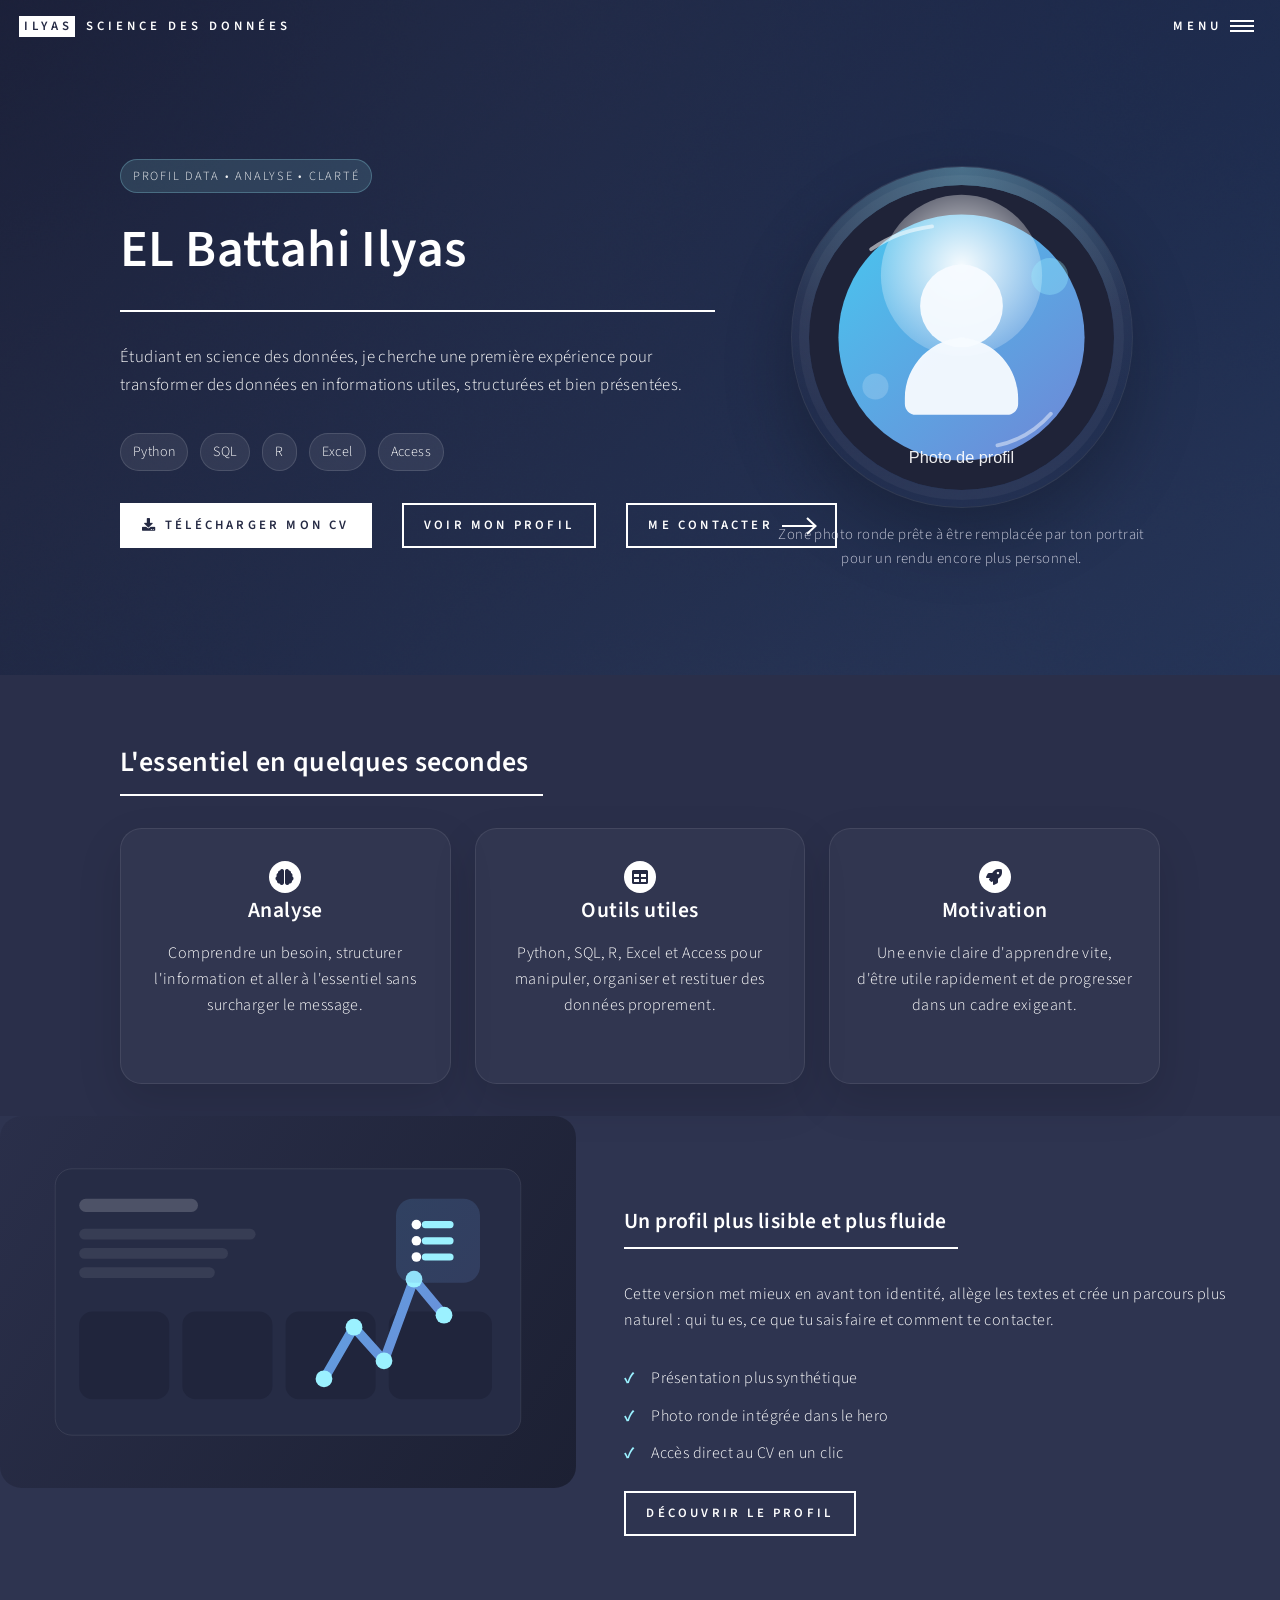
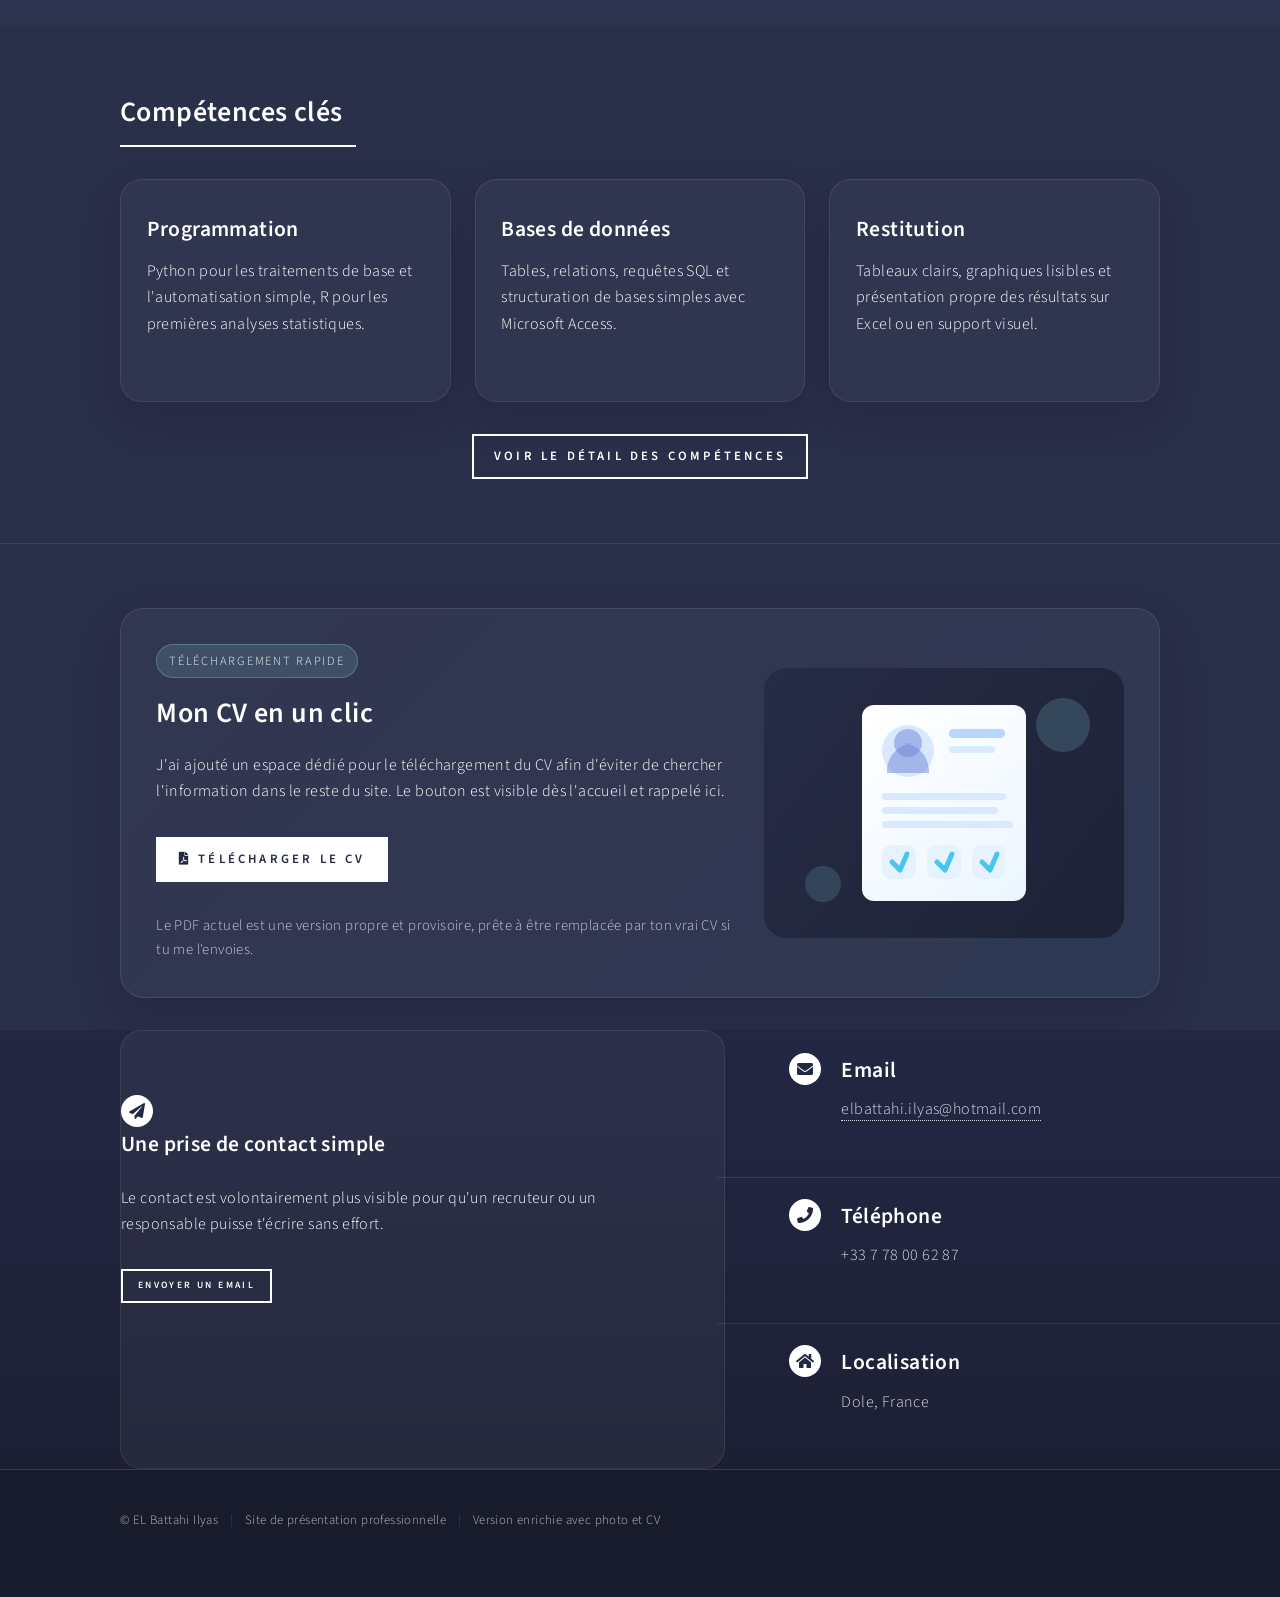
==== index.html @ bdb0c856 "Add files via upload" ====
<!DOCTYPE HTML>
<html>
	<head>
		<title>EL Battahi Ilyas | Étudiant en science des données</title>
		<meta charset="utf-8" />
		<meta name="viewport" content="width=device-width, initial-scale=1, user-scalable=no" />
		<link rel="stylesheet" href="assets/css/main.css" />
		<noscript><link rel="stylesheet" href="assets/css/noscript.css" /></noscript>
	</head>
	<body class="is-preload">

		<div id="wrapper">

			<header id="header" class="alt">
				<a href="index.html" class="logo"><strong>Ilyas</strong> <span>Science des données</span></a>
				<nav>
					<a href="#menu">Menu</a>
				</nav>
			</header>

			<nav id="menu">
				<ul class="links">
					<li><a href="index.html">Accueil</a></li>
					<li><a href="generic.html">Profil & motivation</a></li>
					<li><a href="landing.html">Compétences techniques</a></li>
					<li><a href="#cv-download" class="scrolly">Télécharger le CV</a></li>
					<li><a href="#contact" class="scrolly">Contact</a></li>
				</ul>
			</nav>

			<section id="banner" class="major polished-banner">
				<div class="inner hero-grid">
					<div class="hero-copy">
						<span class="hero-badge">Profil data • analyse • clarté</span>
						<header class="major">
							<h1>EL Battahi Ilyas</h1>
						</header>
						<p>Étudiant en science des données, je cherche une première expérience pour transformer des données en informations utiles, structurées et bien présentées.</p>
						<ul class="hero-pills">
							<li>Python</li>
							<li>SQL</li>
							<li>R</li>
							<li>Excel</li>
							<li>Access</li>
						</ul>
						<ul class="actions stacked-mobile">
							<li><a href="documents/CV-EL-Battahi-Ilyas.pdf" class="button primary icon solid fa-download">Télécharger mon CV</a></li>
							<li><a href="generic.html" class="button">Voir mon profil</a></li>
							<li><a href="#contact" class="button next scrolly">Me contacter</a></li>
						</ul>
					</div>
					<div class="hero-visual">
						<div class="profile-avatar-wrap">
							<img src="images/photo-ilyas.svg" alt="Photo de profil d'Ilyas à remplacer par une photo personnelle" class="profile-avatar" />
						</div>
						<p class="avatar-caption">Zone photo ronde prête à être remplacée par ton portrait pour un rendu encore plus personnel.</p>
					</div>
				</div>
			</section>

			<div id="main">

				<section id="highlights">
					<div class="inner">
						<header class="major section-tight">
							<h2>L'essentiel en quelques secondes</h2>
						</header>
						<div class="feature-grid triple-grid">
							<article class="feature-card">
								<span class="icon solid alt fa-brain"></span>
								<h3>Analyse</h3>
								<p>Comprendre un besoin, structurer l'information et aller à l'essentiel sans surcharger le message.</p>
							</article>
							<article class="feature-card">
								<span class="icon solid alt fa-table"></span>
								<h3>Outils utiles</h3>
								<p>Python, SQL, R, Excel et Access pour manipuler, organiser et restituer des données proprement.</p>
							</article>
							<article class="feature-card">
								<span class="icon solid alt fa-rocket"></span>
								<h3>Motivation</h3>
								<p>Une envie claire d'apprendre vite, d'être utile rapidement et de progresser dans un cadre exigeant.</p>
							</article>
						</div>
					</div>
				</section>

				<section id="overview" class="spotlights polished-spotlights">
					<section>
						<a href="generic.html" class="image">
							<img src="images/skills-dashboard.svg" alt="Illustration d'un tableau de bord de données" data-position="center center" />
						</a>
						<div class="content">
							<div class="inner">
								<header class="major">
									<h3>Un profil plus lisible et plus fluide</h3>
								</header>
								<p>Cette version met mieux en avant ton identité, allège les textes et crée un parcours plus naturel : qui tu es, ce que tu sais faire et comment te contacter.</p>
								<ul class="list-check">
									<li>Présentation plus synthétique</li>
									<li>Photo ronde intégrée dans le hero</li>
									<li>Accès direct au CV en un clic</li>
								</ul>
								<ul class="actions">
									<li><a href="generic.html" class="button">Découvrir le profil</a></li>
								</ul>
							</div>
						</div>
					</section>
				</section>

				<section id="skills-home">
					<div class="inner">
						<header class="major section-tight">
							<h2>Compétences clés</h2>
						</header>
						<div class="feature-grid triple-grid">
							<article class="feature-card left-align">
								<h3>Programmation</h3>
								<p>Python pour les traitements de base et l'automatisation simple, R pour les premières analyses statistiques.</p>
							</article>
							<article class="feature-card left-align">
								<h3>Bases de données</h3>
								<p>Tables, relations, requêtes SQL et structuration de bases simples avec Microsoft Access.</p>
							</article>
							<article class="feature-card left-align">
								<h3>Restitution</h3>
								<p>Tableaux clairs, graphiques lisibles et présentation propre des résultats sur Excel ou en support visuel.</p>
							</article>
						</div>
						<ul class="actions centered-actions">
							<li><a href="landing.html" class="button">Voir le détail des compétences</a></li>
						</ul>
					</div>
				</section>

				<section id="cv-download">
					<div class="inner">
						<div class="cv-panel">
							<div class="cv-copy">
								<span class="hero-badge small-badge">Téléchargement rapide</span>
								<h2>Mon CV en un clic</h2>
								<p>J'ai ajouté un espace dédié pour le téléchargement du CV afin d'éviter de chercher l'information dans le reste du site. Le bouton est visible dès l'accueil et rappelé ici.</p>
								<ul class="actions">
									<li><a href="documents/CV-EL-Battahi-Ilyas.pdf" class="button primary icon solid fa-file-pdf">Télécharger le CV</a></li>
								</ul>
								<p class="help-note">Le PDF actuel est une version propre et provisoire, prête à être remplacée par ton vrai CV si tu me l'envoies.</p>
							</div>
							<div class="cv-visual">
								<img src="images/cv-card.svg" alt="Aperçu illustré du CV" />
							</div>
						</div>
					</div>
				</section>

			</div>

			<section id="contact" class="polished-contact">
				<div class="inner contact-grid">
					<section class="contact-intro-card">
						<span class="icon solid alt fa-paper-plane"></span>
						<h3>Une prise de contact simple</h3>
						<p>Le contact est volontairement plus visible pour qu'un recruteur ou un responsable puisse t'écrire sans effort.</p>
						<a href="mailto:elbattahi.ilyas@hotmail.com" class="button small">Envoyer un email</a>
					</section>
					<section class="split">
						<section>
							<div class="contact-method">
								<span class="icon solid alt fa-envelope"></span>
								<h3>Email</h3>
								<a href="mailto:elbattahi.ilyas@hotmail.com">elbattahi.ilyas@hotmail.com</a>
							</div>
						</section>
						<section>
							<div class="contact-method">
								<span class="icon solid alt fa-phone"></span>
								<h3>Téléphone</h3>
								<span>+33 7 78 00 62 87</span>
							</div>
						</section>
						<section>
							<div class="contact-method">
								<span class="icon solid alt fa-home"></span>
								<h3>Localisation</h3>
								<span>Dole, France</span>
							</div>
						</section>
					</section>
				</div>
			</section>

			<footer id="footer">
				<div class="inner">
					<ul class="copyright">
						<li>&copy; EL Battahi Ilyas</li><li>Site de présentation professionnelle</li><li>Version enrichie avec photo et CV</li>
					</ul>
				</div>
			</footer>

		</div>

		<script src="assets/js/jquery.min.js"></script>
		<script src="assets/js/jquery.scrolly.min.js"></script>
		<script src="assets/js/jquery.scrollex.min.js"></script>
		<script src="assets/js/browser.min.js"></script>
		<script src="assets/js/breakpoints.min.js"></script>
		<script src="assets/js/util.js"></script>
		<script src="assets/js/main.js"></script>

	</body>
</html>
---- assets/css/main.css ----
@import url(fontawesome-all.min.css);
@import url("https://fonts.googleapis.com/css?family=Source+Sans+Pro:300,300italic,600,600italic");

/*
	Forty by HTML5 UP
	html5up.net | @ajlkn
	Free for personal and commercial use under the CCA 3.0 license (html5up.net/license)
*/

html, body, div, span, applet, object,
iframe, h1, h2, h3, h4, h5, h6, p, blockquote,
pre, a, abbr, acronym, address, big, cite,
code, del, dfn, em, img, ins, kbd, q, s, samp,
small, strike, strong, sub, sup, tt, var, b,
u, i, center, dl, dt, dd, ol, ul, li, fieldset,
form, label, legend, table, caption, tbody,
tfoot, thead, tr, th, td, article, aside,
canvas, details, embed, figure, figcaption,
footer, header, hgroup, menu, nav, output, ruby,
section, summary, time, mark, audio, video {
	margin: 0;
	padding: 0;
	border: 0;
	font-size: 100%;
	font: inherit;
	vertical-align: baseline;}

article, aside, details, figcaption, figure,
footer, header, hgroup, menu, nav, section {
	display: block;}

body {
	line-height: 1;
}

ol, ul {
	list-style: none;
}

blockquote, q {
	quotes: none;
}

	blockquote:before, blockquote:after, q:before, q:after {
		content: '';
		content: none;
	}

table {
	border-collapse: collapse;
	border-spacing: 0;
}

body {
	-webkit-text-size-adjust: none;
}

mark {
	background-color: transparent;
	color: inherit;
}

input::-moz-focus-inner {
	border: 0;
	padding: 0;
}

input, select, textarea {
	-moz-appearance: none;
	-webkit-appearance: none;
	-ms-appearance: none;
	appearance: none;
}

/* Basic */

	@-ms-viewport {
		width: device-width;
	}

	body {
		-ms-overflow-style: scrollbar;
	}

	@media screen and (max-width: 480px) {

		html, body {
			min-width: 320px;
		}

	}

	html {
		box-sizing: border-box;
	}

	*, *:before, *:after {
		box-sizing: inherit;
	}

	body {
		background: #242943;
	}

		body.is-preload *, body.is-preload *:before, body.is-preload *:after {
			-moz-animation: none !important;
			-webkit-animation: none !important;
			-ms-animation: none !important;
			animation: none !important;
			-moz-transition: none !important;
			-webkit-transition: none !important;
			-ms-transition: none !important;
			transition: none !important;
		}

/* Type */

	body, input, select, textarea {
		color: #ffffff;
		font-family: "Source Sans Pro", Helvetica, sans-serif;
		font-size: 17pt;
		font-weight: 300;
		letter-spacing: 0.025em;
		line-height: 1.65;
	}

		@media screen and (max-width: 1680px) {

			body, input, select, textarea {
				font-size: 14pt;
			}

		}

		@media screen and (max-width: 1280px) {

			body, input, select, textarea {
				font-size: 12pt;
			}

		}

		@media screen and (max-width: 360px) {

			body, input, select, textarea {
				font-size: 11pt;
			}

		}

	a {
		-moz-transition: color 0.2s ease-in-out, border-bottom-color 0.2s ease-in-out;
		-webkit-transition: color 0.2s ease-in-out, border-bottom-color 0.2s ease-in-out;
		-ms-transition: color 0.2s ease-in-out, border-bottom-color 0.2s ease-in-out;
		transition: color 0.2s ease-in-out, border-bottom-color 0.2s ease-in-out;
		border-bottom: dotted 1px;
		color: inherit;
		text-decoration: none;
	}

		a:hover {
			border-bottom-color: transparent;
			color: #9bf1ff !important;
		}

		a:active {
			color: #53e3fb !important;
		}

	strong, b {
		color: #ffffff;
		font-weight: 600;
	}

	em, i {
		font-style: italic;
	}

	p {
		margin: 0 0 2em 0;
	}

	h1, h2, h3, h4, h5, h6 {
		color: #ffffff;
		font-weight: 600;
		line-height: 1.65;
		margin: 0 0 1em 0;
	}

		h1 a, h2 a, h3 a, h4 a, h5 a, h6 a {
			color: inherit;
			border-bottom: 0;
		}

	h1 {
		font-size: 2.5em;
	}

	h2 {
		font-size: 1.75em;
	}

	h3 {
		font-size: 1.35em;
	}

	h4 {
		font-size: 1.1em;
	}

	h5 {
		font-size: 0.9em;
	}

	h6 {
		font-size: 0.7em;
	}

	@media screen and (max-width: 736px) {

		h1 {
			font-size: 2em;
		}

		h2 {
			font-size: 1.5em;
		}

		h3 {
			font-size: 1.25em;
		}

	}

	sub {
		font-size: 0.8em;
		position: relative;
		top: 0.5em;
	}

	sup {
		font-size: 0.8em;
		position: relative;
		top: -0.5em;
	}

	blockquote {
		border-left: solid 4px rgba(212, 212, 255, 0.1);
		font-style: italic;
		margin: 0 0 2em 0;
		padding: 0.5em 0 0.5em 2em;
	}

	code {
		background: rgba(212, 212, 255, 0.035);
		font-family: "Courier New", monospace;
		font-size: 0.9em;
		margin: 0 0.25em;
		padding: 0.25em 0.65em;
	}

	pre {
		-webkit-overflow-scrolling: touch;
		font-family: "Courier New", monospace;
		font-size: 0.9em;
		margin: 0 0 2em 0;
	}

		pre code {
			display: block;
			line-height: 1.75;
			padding: 1em 1.5em;
			overflow-x: auto;
		}

	hr {
		border: 0;
		border-bottom: solid 1px rgba(212, 212, 255, 0.1);
		margin: 2em 0;
	}

		hr.major {
			margin: 3em 0;
		}

	.align-left {
		text-align: left;
	}

	.align-center {
		text-align: center;
	}

	.align-right {
		text-align: right;
	}

/* Row */

	.row {
		display: flex;
		flex-wrap: wrap;
		box-sizing: border-box;
		align-items: stretch;
	}

		.row > * {
			box-sizing: border-box;
		}

		.row.gtr-uniform > * > :last-child {
			margin-bottom: 0;
		}

		.row.aln-left {
			justify-content: flex-start;
		}

		.row.aln-center {
			justify-content: center;
		}

		.row.aln-right {
			justify-content: flex-end;
		}

		.row.aln-top {
			align-items: flex-start;
		}

		.row.aln-middle {
			align-items: center;
		}

		.row.aln-bottom {
			align-items: flex-end;
		}

		.row > .imp {
			order: -1;
		}

		.row > .col-1 {
			width: 8.33333%;
		}

		.row > .off-1 {
			margin-left: 8.33333%;
		}

		.row > .col-2 {
			width: 16.66667%;
		}

		.row > .off-2 {
			margin-left: 16.66667%;
		}

		.row > .col-3 {
			width: 25%;
		}

		.row > .off-3 {
			margin-left: 25%;
		}

		.row > .col-4 {
			width: 33.33333%;
		}

		.row > .off-4 {
			margin-left: 33.33333%;
		}

		.row > .col-5 {
			width: 41.66667%;
		}

		.row > .off-5 {
			margin-left: 41.66667%;
		}

		.row > .col-6 {
			width: 50%;
		}

		.row > .off-6 {
			margin-left: 50%;
		}

		.row > .col-7 {
			width: 58.33333%;
		}

		.row > .off-7 {
			margin-left: 58.33333%;
		}

		.row > .col-8 {
			width: 66.66667%;
		}

		.row > .off-8 {
			margin-left: 66.66667%;
		}

		.row > .col-9 {
			width: 75%;
		}

		.row > .off-9 {
			margin-left: 75%;
		}

		.row > .col-10 {
			width: 83.33333%;
		}

		.row > .off-10 {
			margin-left: 83.33333%;
		}

		.row > .col-11 {
			width: 91.66667%;
		}

		.row > .off-11 {
			margin-left: 91.66667%;
		}

		.row > .col-12 {
			width: 100%;
		}

		.row > .off-12 {
			margin-left: 100%;
		}

		.row.gtr-0 {
			margin-top: 0;
			margin-left: 0em;
		}

			.row.gtr-0 > * {
				padding: 0 0 0 0em;
			}

			.row.gtr-0.gtr-uniform {
				margin-top: 0em;
			}

				.row.gtr-0.gtr-uniform > * {
					padding-top: 0em;
				}

		.row.gtr-25 {
			margin-top: 0;
			margin-left: -0.5em;
		}

			.row.gtr-25 > * {
				padding: 0 0 0 0.5em;
			}

			.row.gtr-25.gtr-uniform {
				margin-top: -0.5em;
			}

				.row.gtr-25.gtr-uniform > * {
					padding-top: 0.5em;
				}

		.row.gtr-50 {
			margin-top: 0;
			margin-left: -1em;
		}

			.row.gtr-50 > * {
				padding: 0 0 0 1em;
			}

			.row.gtr-50.gtr-uniform {
				margin-top: -1em;
			}

				.row.gtr-50.gtr-uniform > * {
					padding-top: 1em;
				}

		.row {
			margin-top: 0;
			margin-left: -2em;
		}

			.row > * {
				padding: 0 0 0 2em;
			}

			.row.gtr-uniform {
				margin-top: -2em;
			}

				.row.gtr-uniform > * {
					padding-top: 2em;
				}

		.row.gtr-150 {
			margin-top: 0;
			margin-left: -3em;
		}

			.row.gtr-150 > * {
				padding: 0 0 0 3em;
			}

			.row.gtr-150.gtr-uniform {
				margin-top: -3em;
			}

				.row.gtr-150.gtr-uniform > * {
					padding-top: 3em;
				}

		.row.gtr-200 {
			margin-top: 0;
			margin-left: -4em;
		}

			.row.gtr-200 > * {
				padding: 0 0 0 4em;
			}

			.row.gtr-200.gtr-uniform {
				margin-top: -4em;
			}

				.row.gtr-200.gtr-uniform > * {
					padding-top: 4em;
				}

		@media screen and (max-width: 1680px) {

			.row {
				display: flex;
				flex-wrap: wrap;
				box-sizing: border-box;
				align-items: stretch;
			}

				.row > * {
					box-sizing: border-box;
				}

				.row.gtr-uniform > * > :last-child {
					margin-bottom: 0;
				}

				.row.aln-left {
					justify-content: flex-start;
				}

				.row.aln-center {
					justify-content: center;
				}

				.row.aln-right {
					justify-content: flex-end;
				}

				.row.aln-top {
					align-items: flex-start;
				}

				.row.aln-middle {
					align-items: center;
				}

				.row.aln-bottom {
					align-items: flex-end;
				}

				.row > .imp-xlarge {
					order: -1;
				}

				.row > .col-1-xlarge {
					width: 8.33333%;
				}

				.row > .off-1-xlarge {
					margin-left: 8.33333%;
				}

				.row > .col-2-xlarge {
					width: 16.66667%;
				}

				.row > .off-2-xlarge {
					margin-left: 16.66667%;
				}

				.row > .col-3-xlarge {
					width: 25%;
				}

				.row > .off-3-xlarge {
					margin-left: 25%;
				}

				.row > .col-4-xlarge {
					width: 33.33333%;
				}

				.row > .off-4-xlarge {
					margin-left: 33.33333%;
				}

				.row > .col-5-xlarge {
					width: 41.66667%;
				}

				.row > .off-5-xlarge {
					margin-left: 41.66667%;
				}

				.row > .col-6-xlarge {
					width: 50%;
				}

				.row > .off-6-xlarge {
					margin-left: 50%;
				}

				.row > .col-7-xlarge {
					width: 58.33333%;
				}

				.row > .off-7-xlarge {
					margin-left: 58.33333%;
				}

				.row > .col-8-xlarge {
					width: 66.66667%;
				}

				.row > .off-8-xlarge {
					margin-left: 66.66667%;
				}

				.row > .col-9-xlarge {
					width: 75%;
				}

				.row > .off-9-xlarge {
					margin-left: 75%;
				}

				.row > .col-10-xlarge {
					width: 83.33333%;
				}

				.row > .off-10-xlarge {
					margin-left: 83.33333%;
				}

				.row > .col-11-xlarge {
					width: 91.66667%;
				}

				.row > .off-11-xlarge {
					margin-left: 91.66667%;
				}

				.row > .col-12-xlarge {
					width: 100%;
				}

				.row > .off-12-xlarge {
					margin-left: 100%;
				}

				.row.gtr-0 {
					margin-top: 0;
					margin-left: 0em;
				}

					.row.gtr-0 > * {
						padding: 0 0 0 0em;
					}

					.row.gtr-0.gtr-uniform {
						margin-top: 0em;
					}

						.row.gtr-0.gtr-uniform > * {
							padding-top: 0em;
						}

				.row.gtr-25 {
					margin-top: 0;
					margin-left: -0.5em;
				}

					.row.gtr-25 > * {
						padding: 0 0 0 0.5em;
					}

					.row.gtr-25.gtr-uniform {
						margin-top: -0.5em;
					}

						.row.gtr-25.gtr-uniform > * {
							padding-top: 0.5em;
						}

				.row.gtr-50 {
					margin-top: 0;
					margin-left: -1em;
				}

					.row.gtr-50 > * {
						padding: 0 0 0 1em;
					}

					.row.gtr-50.gtr-uniform {
						margin-top: -1em;
					}

						.row.gtr-50.gtr-uniform > * {
							padding-top: 1em;
						}

				.row {
					margin-top: 0;
					margin-left: -2em;
				}

					.row > * {
						padding: 0 0 0 2em;
					}

					.row.gtr-uniform {
						margin-top: -2em;
					}

						.row.gtr-uniform > * {
							padding-top: 2em;
						}

				.row.gtr-150 {
					margin-top: 0;
					margin-left: -3em;
				}

					.row.gtr-150 > * {
						padding: 0 0 0 3em;
					}

					.row.gtr-150.gtr-uniform {
						margin-top: -3em;
					}

						.row.gtr-150.gtr-uniform > * {
							padding-top: 3em;
						}

				.row.gtr-200 {
					margin-top: 0;
					margin-left: -4em;
				}

					.row.gtr-200 > * {
						padding: 0 0 0 4em;
					}

					.row.gtr-200.gtr-uniform {
						margin-top: -4em;
					}

						.row.gtr-200.gtr-uniform > * {
							padding-top: 4em;
						}

		}

		@media screen and (max-width: 1280px) {

			.row {
				display: flex;
				flex-wrap: wrap;
				box-sizing: border-box;
				align-items: stretch;
			}

				.row > * {
					box-sizing: border-box;
				}

				.row.gtr-uniform > * > :last-child {
					margin-bottom: 0;
				}

				.row.aln-left {
					justify-content: flex-start;
				}

				.row.aln-center {
					justify-content: center;
				}

				.row.aln-right {
					justify-content: flex-end;
				}

				.row.aln-top {
					align-items: flex-start;
				}

				.row.aln-middle {
					align-items: center;
				}

				.row.aln-bottom {
					align-items: flex-end;
				}

				.row > .imp-large {
					order: -1;
				}

				.row > .col-1-large {
					width: 8.33333%;
				}

				.row > .off-1-large {
					margin-left: 8.33333%;
				}

				.row > .col-2-large {
					width: 16.66667%;
				}

				.row > .off-2-large {
					margin-left: 16.66667%;
				}

				.row > .col-3-large {
					width: 25%;
				}

				.row > .off-3-large {
					margin-left: 25%;
				}

				.row > .col-4-large {
					width: 33.33333%;
				}

				.row > .off-4-large {
					margin-left: 33.33333%;
				}

				.row > .col-5-large {
					width: 41.66667%;
				}

				.row > .off-5-large {
					margin-left: 41.66667%;
				}

				.row > .col-6-large {
					width: 50%;
				}

				.row > .off-6-large {
					margin-left: 50%;
				}

				.row > .col-7-large {
					width: 58.33333%;
				}

				.row > .off-7-large {
					margin-left: 58.33333%;
				}

				.row > .col-8-large {
					width: 66.66667%;
				}

				.row > .off-8-large {
					margin-left: 66.66667%;
				}

				.row > .col-9-large {
					width: 75%;
				}

				.row > .off-9-large {
					margin-left: 75%;
				}

				.row > .col-10-large {
					width: 83.33333%;
				}

				.row > .off-10-large {
					margin-left: 83.33333%;
				}

				.row > .col-11-large {
					width: 91.66667%;
				}

				.row > .off-11-large {
					margin-left: 91.66667%;
				}

				.row > .col-12-large {
					width: 100%;
				}

				.row > .off-12-large {
					margin-left: 100%;
				}

				.row.gtr-0 {
					margin-top: 0;
					margin-left: 0em;
				}

					.row.gtr-0 > * {
						padding: 0 0 0 0em;
					}

					.row.gtr-0.gtr-uniform {
						margin-top: 0em;
					}

						.row.gtr-0.gtr-uniform > * {
							padding-top: 0em;
						}

				.row.gtr-25 {
					margin-top: 0;
					margin-left: -0.375em;
				}

					.row.gtr-25 > * {
						padding: 0 0 0 0.375em;
					}

					.row.gtr-25.gtr-uniform {
						margin-top: -0.375em;
					}

						.row.gtr-25.gtr-uniform > * {
							padding-top: 0.375em;
						}

				.row.gtr-50 {
					margin-top: 0;
					margin-left: -0.75em;
				}

					.row.gtr-50 > * {
						padding: 0 0 0 0.75em;
					}

					.row.gtr-50.gtr-uniform {
						margin-top: -0.75em;
					}

						.row.gtr-50.gtr-uniform > * {
							padding-top: 0.75em;
						}

				.row {
					margin-top: 0;
					margin-left: -1.5em;
				}

					.row > * {
						padding: 0 0 0 1.5em;
					}

					.row.gtr-uniform {
						margin-top: -1.5em;
					}

						.row.gtr-uniform > * {
							padding-top: 1.5em;
						}

				.row.gtr-150 {
					margin-top: 0;
					margin-left: -2.25em;
				}

					.row.gtr-150 > * {
						padding: 0 0 0 2.25em;
					}

					.row.gtr-150.gtr-uniform {
						margin-top: -2.25em;
					}

						.row.gtr-150.gtr-uniform > * {
							padding-top: 2.25em;
						}

				.row.gtr-200 {
					margin-top: 0;
					margin-left: -3em;
				}

					.row.gtr-200 > * {
						padding: 0 0 0 3em;
					}

					.row.gtr-200.gtr-uniform {
						margin-top: -3em;
					}

						.row.gtr-200.gtr-uniform > * {
							padding-top: 3em;
						}

		}

		@media screen and (max-width: 980px) {

			.row {
				display: flex;
				flex-wrap: wrap;
				box-sizing: border-box;
				align-items: stretch;
			}

				.row > * {
					box-sizing: border-box;
				}

				.row.gtr-uniform > * > :last-child {
					margin-bottom: 0;
				}

				.row.aln-left {
					justify-content: flex-start;
				}

				.row.aln-center {
					justify-content: center;
				}

				.row.aln-right {
					justify-content: flex-end;
				}

				.row.aln-top {
					align-items: flex-start;
				}

				.row.aln-middle {
					align-items: center;
				}

				.row.aln-bottom {
					align-items: flex-end;
				}

				.row > .imp-medium {
					order: -1;
				}

				.row > .col-1-medium {
					width: 8.33333%;
				}

				.row > .off-1-medium {
					margin-left: 8.33333%;
				}

				.row > .col-2-medium {
					width: 16.66667%;
				}

				.row > .off-2-medium {
					margin-left: 16.66667%;
				}

				.row > .col-3-medium {
					width: 25%;
				}

				.row > .off-3-medium {
					margin-left: 25%;
				}

				.row > .col-4-medium {
					width: 33.33333%;
				}

				.row > .off-4-medium {
					margin-left: 33.33333%;
				}

				.row > .col-5-medium {
					width: 41.66667%;
				}

				.row > .off-5-medium {
					margin-left: 41.66667%;
				}

				.row > .col-6-medium {
					width: 50%;
				}

				.row > .off-6-medium {
					margin-left: 50%;
				}

				.row > .col-7-medium {
					width: 58.33333%;
				}

				.row > .off-7-medium {
					margin-left: 58.33333%;
				}

				.row > .col-8-medium {
					width: 66.66667%;
				}

				.row > .off-8-medium {
					margin-left: 66.66667%;
				}

				.row > .col-9-medium {
					width: 75%;
				}

				.row > .off-9-medium {
					margin-left: 75%;
				}

				.row > .col-10-medium {
					width: 83.33333%;
				}

				.row > .off-10-medium {
					margin-left: 83.33333%;
				}

				.row > .col-11-medium {
					width: 91.66667%;
				}

				.row > .off-11-medium {
					margin-left: 91.66667%;
				}

				.row > .col-12-medium {
					width: 100%;
				}

				.row > .off-12-medium {
					margin-left: 100%;
				}

				.row.gtr-0 {
					margin-top: 0;
					margin-left: 0em;
				}

					.row.gtr-0 > * {
						padding: 0 0 0 0em;
					}

					.row.gtr-0.gtr-uniform {
						margin-top: 0em;
					}

						.row.gtr-0.gtr-uniform > * {
							padding-top: 0em;
						}

				.row.gtr-25 {
					margin-top: 0;
					margin-left: -0.375em;
				}

					.row.gtr-25 > * {
						padding: 0 0 0 0.375em;
					}

					.row.gtr-25.gtr-uniform {
						margin-top: -0.375em;
					}

						.row.gtr-25.gtr-uniform > * {
							padding-top: 0.375em;
						}

				.row.gtr-50 {
					margin-top: 0;
					margin-left: -0.75em;
				}

					.row.gtr-50 > * {
						padding: 0 0 0 0.75em;
					}

					.row.gtr-50.gtr-uniform {
						margin-top: -0.75em;
					}

						.row.gtr-50.gtr-uniform > * {
							padding-top: 0.75em;
						}

				.row {
					margin-top: 0;
					margin-left: -1.5em;
				}

					.row > * {
						padding: 0 0 0 1.5em;
					}

					.row.gtr-uniform {
						margin-top: -1.5em;
					}

						.row.gtr-uniform > * {
							padding-top: 1.5em;
						}

				.row.gtr-150 {
					margin-top: 0;
					margin-left: -2.25em;
				}

					.row.gtr-150 > * {
						padding: 0 0 0 2.25em;
					}

					.row.gtr-150.gtr-uniform {
						margin-top: -2.25em;
					}

						.row.gtr-150.gtr-uniform > * {
							padding-top: 2.25em;
						}

				.row.gtr-200 {
					margin-top: 0;
					margin-left: -3em;
				}

					.row.gtr-200 > * {
						padding: 0 0 0 3em;
					}

					.row.gtr-200.gtr-uniform {
						margin-top: -3em;
					}

						.row.gtr-200.gtr-uniform > * {
							padding-top: 3em;
						}

		}

		@media screen and (max-width: 736px) {

			.row {
				display: flex;
				flex-wrap: wrap;
				box-sizing: border-box;
				align-items: stretch;
			}

				.row > * {
					box-sizing: border-box;
				}

				.row.gtr-uniform > * > :last-child {
					margin-bottom: 0;
				}

				.row.aln-left {
					justify-content: flex-start;
				}

				.row.aln-center {
					justify-content: center;
				}

				.row.aln-right {
					justify-content: flex-end;
				}

				.row.aln-top {
					align-items: flex-start;
				}

				.row.aln-middle {
					align-items: center;
				}

				.row.aln-bottom {
					align-items: flex-end;
				}

				.row > .imp-small {
					order: -1;
				}

				.row > .col-1-small {
					width: 8.33333%;
				}

				.row > .off-1-small {
					margin-left: 8.33333%;
				}

				.row > .col-2-small {
					width: 16.66667%;
				}

				.row > .off-2-small {
					margin-left: 16.66667%;
				}

				.row > .col-3-small {
					width: 25%;
				}

				.row > .off-3-small {
					margin-left: 25%;
				}

				.row > .col-4-small {
					width: 33.33333%;
				}

				.row > .off-4-small {
					margin-left: 33.33333%;
				}

				.row > .col-5-small {
					width: 41.66667%;
				}

				.row > .off-5-small {
					margin-left: 41.66667%;
				}

				.row > .col-6-small {
					width: 50%;
				}

				.row > .off-6-small {
					margin-left: 50%;
				}

				.row > .col-7-small {
					width: 58.33333%;
				}

				.row > .off-7-small {
					margin-left: 58.33333%;
				}

				.row > .col-8-small {
					width: 66.66667%;
				}

				.row > .off-8-small {
					margin-left: 66.66667%;
				}

				.row > .col-9-small {
					width: 75%;
				}

				.row > .off-9-small {
					margin-left: 75%;
				}

				.row > .col-10-small {
					width: 83.33333%;
				}

				.row > .off-10-small {
					margin-left: 83.33333%;
				}

				.row > .col-11-small {
					width: 91.66667%;
				}

				.row > .off-11-small {
					margin-left: 91.66667%;
				}

				.row > .col-12-small {
					width: 100%;
				}

				.row > .off-12-small {
					margin-left: 100%;
				}

				.row.gtr-0 {
					margin-top: 0;
					margin-left: 0em;
				}

					.row.gtr-0 > * {
						padding: 0 0 0 0em;
					}

					.row.gtr-0.gtr-uniform {
						margin-top: 0em;
					}

						.row.gtr-0.gtr-uniform > * {
							padding-top: 0em;
						}

				.row.gtr-25 {
					margin-top: 0;
					margin-left: -0.3125em;
				}

					.row.gtr-25 > * {
						padding: 0 0 0 0.3125em;
					}

					.row.gtr-25.gtr-uniform {
						margin-top: -0.3125em;
					}

						.row.gtr-25.gtr-uniform > * {
							padding-top: 0.3125em;
						}

				.row.gtr-50 {
					margin-top: 0;
					margin-left: -0.625em;
				}

					.row.gtr-50 > * {
						padding: 0 0 0 0.625em;
					}

					.row.gtr-50.gtr-uniform {
						margin-top: -0.625em;
					}

						.row.gtr-50.gtr-uniform > * {
							padding-top: 0.625em;
						}

				.row {
					margin-top: 0;
					margin-left: -1.25em;
				}

					.row > * {
						padding: 0 0 0 1.25em;
					}

					.row.gtr-uniform {
						margin-top: -1.25em;
					}

						.row.gtr-uniform > * {
							padding-top: 1.25em;
						}

				.row.gtr-150 {
					margin-top: 0;
					margin-left: -1.875em;
				}

					.row.gtr-150 > * {
						padding: 0 0 0 1.875em;
					}

					.row.gtr-150.gtr-uniform {
						margin-top: -1.875em;
					}

						.row.gtr-150.gtr-uniform > * {
							padding-top: 1.875em;
						}

				.row.gtr-200 {
					margin-top: 0;
					margin-left: -2.5em;
				}

					.row.gtr-200 > * {
						padding: 0 0 0 2.5em;
					}

					.row.gtr-200.gtr-uniform {
						margin-top: -2.5em;
					}

						.row.gtr-200.gtr-uniform > * {
							padding-top: 2.5em;
						}

		}

		@media screen and (max-width: 480px) {

			.row {
				display: flex;
				flex-wrap: wrap;
				box-sizing: border-box;
				align-items: stretch;
			}

				.row > * {
					box-sizing: border-box;
				}

				.row.gtr-uniform > * > :last-child {
					margin-bottom: 0;
				}

				.row.aln-left {
					justify-content: flex-start;
				}

				.row.aln-center {
					justify-content: center;
				}

				.row.aln-right {
					justify-content: flex-end;
				}

				.row.aln-top {
					align-items: flex-start;
				}

				.row.aln-middle {
					align-items: center;
				}

				.row.aln-bottom {
					align-items: flex-end;
				}

				.row > .imp-xsmall {
					order: -1;
				}

				.row > .col-1-xsmall {
					width: 8.33333%;
				}

				.row > .off-1-xsmall {
					margin-left: 8.33333%;
				}

				.row > .col-2-xsmall {
					width: 16.66667%;
				}

				.row > .off-2-xsmall {
					margin-left: 16.66667%;
				}

				.row > .col-3-xsmall {
					width: 25%;
				}

				.row > .off-3-xsmall {
					margin-left: 25%;
				}

				.row > .col-4-xsmall {
					width: 33.33333%;
				}

				.row > .off-4-xsmall {
					margin-left: 33.33333%;
				}

				.row > .col-5-xsmall {
					width: 41.66667%;
				}

				.row > .off-5-xsmall {
					margin-left: 41.66667%;
				}

				.row > .col-6-xsmall {
					width: 50%;
				}

				.row > .off-6-xsmall {
					margin-left: 50%;
				}

				.row > .col-7-xsmall {
					width: 58.33333%;
				}

				.row > .off-7-xsmall {
					margin-left: 58.33333%;
				}

				.row > .col-8-xsmall {
					width: 66.66667%;
				}

				.row > .off-8-xsmall {
					margin-left: 66.66667%;
				}

				.row > .col-9-xsmall {
					width: 75%;
				}

				.row > .off-9-xsmall {
					margin-left: 75%;
				}

				.row > .col-10-xsmall {
					width: 83.33333%;
				}

				.row > .off-10-xsmall {
					margin-left: 83.33333%;
				}

				.row > .col-11-xsmall {
					width: 91.66667%;
				}

				.row > .off-11-xsmall {
					margin-left: 91.66667%;
				}

				.row > .col-12-xsmall {
					width: 100%;
				}

				.row > .off-12-xsmall {
					margin-left: 100%;
				}

				.row.gtr-0 {
					margin-top: 0;
					margin-left: 0em;
				}

					.row.gtr-0 > * {
						padding: 0 0 0 0em;
					}

					.row.gtr-0.gtr-uniform {
						margin-top: 0em;
					}

						.row.gtr-0.gtr-uniform > * {
							padding-top: 0em;
						}

				.row.gtr-25 {
					margin-top: 0;
					margin-left: -0.3125em;
				}

					.row.gtr-25 > * {
						padding: 0 0 0 0.3125em;
					}

					.row.gtr-25.gtr-uniform {
						margin-top: -0.3125em;
					}

						.row.gtr-25.gtr-uniform > * {
							padding-top: 0.3125em;
						}

				.row.gtr-50 {
					margin-top: 0;
					margin-left: -0.625em;
				}

					.row.gtr-50 > * {
						padding: 0 0 0 0.625em;
					}

					.row.gtr-50.gtr-uniform {
						margin-top: -0.625em;
					}

						.row.gtr-50.gtr-uniform > * {
							padding-top: 0.625em;
						}

				.row {
					margin-top: 0;
					margin-left: -1.25em;
				}

					.row > * {
						padding: 0 0 0 1.25em;
					}

					.row.gtr-uniform {
						margin-top: -1.25em;
					}

						.row.gtr-uniform > * {
							padding-top: 1.25em;
						}

				.row.gtr-150 {
					margin-top: 0;
					margin-left: -1.875em;
				}

					.row.gtr-150 > * {
						padding: 0 0 0 1.875em;
					}

					.row.gtr-150.gtr-uniform {
						margin-top: -1.875em;
					}

						.row.gtr-150.gtr-uniform > * {
							padding-top: 1.875em;
						}

				.row.gtr-200 {
					margin-top: 0;
					margin-left: -2.5em;
				}

					.row.gtr-200 > * {
						padding: 0 0 0 2.5em;
					}

					.row.gtr-200.gtr-uniform {
						margin-top: -2.5em;
					}

						.row.gtr-200.gtr-uniform > * {
							padding-top: 2.5em;
						}

		}

/* Section/Article */

	section.special, article.special {
		text-align: center;
	}

	header.major {
		width: -moz-max-content;
		width: -webkit-max-content;
		width: -ms-max-content;
		width: max-content;
		margin-bottom: 2em;
	}

		header.major > :first-child {
			margin-bottom: 0;
			width: calc(100% + 0.5em);
		}

			header.major > :first-child:after {
				content: '';
				background-color: #ffffff;
				display: block;
				height: 2px;
				margin: 0.325em 0 0.5em 0;
				width: 100%;
			}

		header.major > p {
			font-size: 0.7em;
			font-weight: 600;
			letter-spacing: 0.25em;
			margin-bottom: 0;
			text-transform: uppercase;
		}

		body.is-ie header.major > :first-child:after {
			max-width: 9em;
		}

		body.is-ie header.major > h1:after {
			max-width: 100% !important;
		}

	@media screen and (max-width: 736px) {

		header.major > p br {
			display: none;
		}

	}

/* Form */

	form {
		margin: 0 0 2em 0;
	}

		form > :last-child {
			margin-bottom: 0;
		}

		form > .fields {
			display: -moz-flex;
			display: -webkit-flex;
			display: -ms-flex;
			display: flex;
			-moz-flex-wrap: wrap;
			-webkit-flex-wrap: wrap;
			-ms-flex-wrap: wrap;
			flex-wrap: wrap;
			width: calc(100% + 3em);
			margin: -1.5em 0 2em -1.5em;
		}

			form > .fields > .field {
				-moz-flex-grow: 0;
				-webkit-flex-grow: 0;
				-ms-flex-grow: 0;
				flex-grow: 0;
				-moz-flex-shrink: 0;
				-webkit-flex-shrink: 0;
				-ms-flex-shrink: 0;
				flex-shrink: 0;
				padding: 1.5em 0 0 1.5em;
				width: calc(100% - 1.5em);
			}

				form > .fields > .field.half {
					width: calc(50% - 0.75em);
				}

				form > .fields > .field.third {
					width: calc(100%/3 - 0.5em);
				}

				form > .fields > .field.quarter {
					width: calc(25% - 0.375em);
				}

		@media screen and (max-width: 480px) {

			form > .fields {
				width: calc(100% + 3em);
				margin: -1.5em 0 2em -1.5em;
			}

				form > .fields > .field {
					padding: 1.5em 0 0 1.5em;
					width: calc(100% - 1.5em);
				}

					form > .fields > .field.half {
						width: calc(100% - 1.5em);
					}

					form > .fields > .field.third {
						width: calc(100% - 1.5em);
					}

					form > .fields > .field.quarter {
						width: calc(100% - 1.5em);
					}

		}

	label {
		color: #ffffff;
		display: block;
		font-size: 0.8em;
		font-weight: 600;
		letter-spacing: 0.25em;
		margin: 0 0 1em 0;
		text-transform: uppercase;
	}

	input[type="text"],
	input[type="password"],
	input[type="email"],
	input[type="tel"],
	input[type="search"],
	input[type="url"],
	select,
	textarea {
		-moz-appearance: none;
		-webkit-appearance: none;
		-ms-appearance: none;
		appearance: none;
		background: rgba(212, 212, 255, 0.035);
		border: none;
		border-radius: 0;
		color: inherit;
		display: block;
		outline: 0;
		padding: 0 1em;
		text-decoration: none;
		width: 100%;
	}

		input[type="text"]:invalid,
		input[type="password"]:invalid,
		input[type="email"]:invalid,
		input[type="tel"]:invalid,
		input[type="search"]:invalid,
		input[type="url"]:invalid,
		select:invalid,
		textarea:invalid {
			box-shadow: none;
		}

		input[type="text"]:focus,
		input[type="password"]:focus,
		input[type="email"]:focus,
		input[type="tel"]:focus,
		input[type="search"]:focus,
		input[type="url"]:focus,
		select:focus,
		textarea:focus {
			border-color: #9bf1ff;
			box-shadow: 0 0 0 2px #9bf1ff;
		}

	select {
		background-image: url("data:image/svg+xml;charset=utf8,%3Csvg xmlns='http://www.w3.org/2000/svg' width='40' height='40' preserveAspectRatio='none' viewBox='0 0 40 40'%3E%3Cpath d='M9.4,12.3l10.4,10.4l10.4-10.4c0.2-0.2,0.5-0.4,0.9-0.4c0.3,0,0.6,0.1,0.9,0.4l3.3,3.3c0.2,0.2,0.4,0.5,0.4,0.9 c0,0.4-0.1,0.6-0.4,0.9L20.7,31.9c-0.2,0.2-0.5,0.4-0.9,0.4c-0.3,0-0.6-0.1-0.9-0.4L4.3,17.3c-0.2-0.2-0.4-0.5-0.4-0.9 c0-0.4,0.1-0.6,0.4-0.9l3.3-3.3c0.2-0.2,0.5-0.4,0.9-0.4S9.1,12.1,9.4,12.3z' fill='rgba(212, 212, 255, 0.1)' /%3E%3C/svg%3E");
		background-size: 1.25rem;
		background-repeat: no-repeat;
		background-position: calc(100% - 1rem) center;
		height: 2.75em;
		padding-right: 2.75em;
		text-overflow: ellipsis;
	}

		select option {
			color: #ffffff;
			background: #242943;
		}

		select:focus::-ms-value {
			background-color: transparent;
		}

		select::-ms-expand {
			display: none;
		}

	input[type="text"],
	input[type="password"],
	input[type="email"],
	input[type="tel"],
	input[type="search"],
	input[type="url"],
	select {
		height: 2.75em;
	}

	textarea {
		padding: 0.75em 1em;
	}

	input[type="checkbox"],
	input[type="radio"] {
		-moz-appearance: none;
		-webkit-appearance: none;
		-ms-appearance: none;
		appearance: none;
		display: block;
		float: left;
		margin-right: -2em;
		opacity: 0;
		width: 1em;
		z-index: -1;
	}

		input[type="checkbox"] + label,
		input[type="radio"] + label {
			text-decoration: none;
			color: #ffffff;
			cursor: pointer;
			display: inline-block;
			font-weight: 300;
			padding-left: 2.65em;
			padding-right: 0.75em;
			position: relative;
		}

			input[type="checkbox"] + label:before,
			input[type="radio"] + label:before {
				-moz-osx-font-smoothing: grayscale;
				-webkit-font-smoothing: antialiased;
				display: inline-block;
				font-style: normal;
				font-variant: normal;
				text-rendering: auto;
				line-height: 1;
				text-transform: none !important;
				font-family: 'Font Awesome 5 Free';
				font-weight: 900;
			}

			input[type="checkbox"] + label:before,
			input[type="radio"] + label:before {
				background: rgba(212, 212, 255, 0.035);
				content: '';
				display: inline-block;
				font-size: 0.8em;
				height: 2.0625em;
				left: 0;
				letter-spacing: 0;
				line-height: 2.0625em;
				position: absolute;
				text-align: center;
				top: 0;
				width: 2.0625em;
			}

		input[type="checkbox"]:checked + label:before,
		input[type="radio"]:checked + label:before {
			background: #ffffff;
			border-color: #9bf1ff;
			content: '\f00c';
			color: #242943;
		}

		input[type="checkbox"]:focus + label:before,
		input[type="radio"]:focus + label:before {
			box-shadow: 0 0 0 2px #9bf1ff;
		}

	input[type="radio"] + label:before {
		border-radius: 100%;
	}

	::-webkit-input-placeholder {
		color: rgba(244, 244, 255, 0.2) !important;
		opacity: 1.0;
	}

	:-moz-placeholder {
		color: rgba(244, 244, 255, 0.2) !important;
		opacity: 1.0;
	}

	::-moz-placeholder {
		color: rgba(244, 244, 255, 0.2) !important;
		opacity: 1.0;
	}

	:-ms-input-placeholder {
		color: rgba(244, 244, 255, 0.2) !important;
		opacity: 1.0;
	}

/* Box */

	.box {
		border: solid 1px rgba(212, 212, 255, 0.1);
		margin-bottom: 2em;
		padding: 1.5em;
	}

		.box > :last-child,
		.box > :last-child > :last-child,
		.box > :last-child > :last-child > :last-child {
			margin-bottom: 0;
		}

		.box.alt {
			border: 0;
			border-radius: 0;
			padding: 0;
		}

/* Icon */

	.icon {
		text-decoration: none;
		border-bottom: none;
		position: relative;
	}

		.icon:before {
			-moz-osx-font-smoothing: grayscale;
			-webkit-font-smoothing: antialiased;
			display: inline-block;
			font-style: normal;
			font-variant: normal;
			text-rendering: auto;
			line-height: 1;
			text-transform: none !important;
			font-family: 'Font Awesome 5 Free';
			font-weight: 400;
		}

		.icon > .label {
			display: none;
		}

		.icon:before {
			line-height: inherit;
		}

		.icon.solid:before {
			font-weight: 900;
		}

		.icon.brands:before {
			font-family: 'Font Awesome 5 Brands';
		}

		.icon.alt:before {
			background-color: #ffffff;
			border-radius: 100%;
			color: #242943;
			display: inline-block;
			height: 2em;
			line-height: 2em;
			text-align: center;
			width: 2em;
		}

	a.icon.alt:before {
		-moz-transition: background-color 0.2s ease-in-out;
		-webkit-transition: background-color 0.2s ease-in-out;
		-ms-transition: background-color 0.2s ease-in-out;
		transition: background-color 0.2s ease-in-out;
	}

	a.icon.alt:hover:before {
		background-color: #6fc3df;
	}

	a.icon.alt:active:before {
		background-color: #37a6cb;
	}

/* Image */

	.image {
		border: 0;
		display: inline-block;
		position: relative;
	}

		.image img {
			display: block;
		}

		.image.left, .image.right {
			max-width: 30%;
		}

			.image.left img, .image.right img {
				width: 100%;
			}

		.image.left {
			float: left;
			margin: 0 1.5em 1.25em 0;
			top: 0.25em;
		}

		.image.right {
			float: right;
			margin: 0 0 1.25em 1.5em;
			top: 0.25em;
		}

		.image.fit {
			display: block;
			margin: 0 0 2em 0;
			width: 100%;
		}

			.image.fit img {
				width: 100%;
			}

		.image.main {
			display: block;
			margin: 2.5em 0;
			width: 100%;
		}

			.image.main img {
				width: 100%;
			}

			@media screen and (max-width: 736px) {

				.image.main {
					margin: 1.5em 0;
				}

			}

/* List */

	ol {
		list-style: decimal;
		margin: 0 0 2em 0;
		padding-left: 1.25em;
	}

		ol li {
			padding-left: 0.25em;
		}

	ul {
		list-style: disc;
		margin: 0 0 2em 0;
		padding-left: 1em;
	}

		ul li {
			padding-left: 0.5em;
		}

		ul.alt {
			list-style: none;
			padding-left: 0;
		}

			ul.alt li {
				border-top: solid 1px rgba(212, 212, 255, 0.1);
				padding: 0.5em 0;
			}

				ul.alt li:first-child {
					border-top: 0;
					padding-top: 0;
				}

	dl {
		margin: 0 0 2em 0;
	}

		dl dt {
			display: block;
			font-weight: 600;
			margin: 0 0 1em 0;
		}

		dl dd {
			margin-left: 2em;
		}

/* Actions */

	ul.actions {
		display: -moz-flex;
		display: -webkit-flex;
		display: -ms-flex;
		display: flex;
		cursor: default;
		list-style: none;
		margin-left: -1em;
		padding-left: 0;
	}

		ul.actions li {
			padding: 0 0 0 1em;
			vertical-align: middle;
		}

		ul.actions.special {
			-moz-justify-content: center;
			-webkit-justify-content: center;
			-ms-justify-content: center;
			justify-content: center;
			width: 100%;
			margin-left: 0;
		}

			ul.actions.special li:first-child {
				padding-left: 0;
			}

		ul.actions.stacked {
			-moz-flex-direction: column;
			-webkit-flex-direction: column;
			-ms-flex-direction: column;
			flex-direction: column;
			margin-left: 0;
		}

			ul.actions.stacked li {
				padding: 1.3em 0 0 0;
			}

				ul.actions.stacked li:first-child {
					padding-top: 0;
				}

		ul.actions.fit {
			width: calc(100% + 1em);
		}

			ul.actions.fit li {
				-moz-flex-grow: 1;
				-webkit-flex-grow: 1;
				-ms-flex-grow: 1;
				flex-grow: 1;
				-moz-flex-shrink: 1;
				-webkit-flex-shrink: 1;
				-ms-flex-shrink: 1;
				flex-shrink: 1;
				width: 100%;
			}

				ul.actions.fit li > * {
					width: 100%;
				}

			ul.actions.fit.stacked {
				width: 100%;
			}

/* Icons */

	ul.icons {
		cursor: default;
		list-style: none;
		padding-left: 0;
	}

		ul.icons li {
			display: inline-block;
			padding: 0 1em 0 0;
		}

			ul.icons li:last-child {
				padding-right: 0;
			}

		@media screen and (max-width: 736px) {

			ul.icons li {
				padding: 0 0.75em 0 0;
			}

		}

/* Pagination */

	ul.pagination {
		cursor: default;
		list-style: none;
		padding-left: 0;
	}

		ul.pagination li {
			display: inline-block;
			padding-left: 0;
			vertical-align: middle;
		}

			ul.pagination li > .page {
				-moz-transition: background-color 0.2s ease-in-out, color 0.2s ease-in-out;
				-webkit-transition: background-color 0.2s ease-in-out, color 0.2s ease-in-out;
				-ms-transition: background-color 0.2s ease-in-out, color 0.2s ease-in-out;
				transition: background-color 0.2s ease-in-out, color 0.2s ease-in-out;
				border-bottom: 0;
				display: inline-block;
				font-size: 0.8em;
				font-weight: 600;
				height: 1.5em;
				line-height: 1.5em;
				margin: 0 0.125em;
				min-width: 1.5em;
				padding: 0 0.5em;
				text-align: center;
			}

				ul.pagination li > .page.active {
					background-color: #ffffff;
					color: #242943;
				}

					ul.pagination li > .page.active:hover {
						background-color: #9bf1ff;
						color: #242943 !important;
					}

					ul.pagination li > .page.active:active {
						background-color: #53e3fb;
					}

			ul.pagination li:first-child {
				padding-right: 0.75em;
			}

			ul.pagination li:last-child {
				padding-left: 0.75em;
			}

		@media screen and (max-width: 480px) {

			ul.pagination li:nth-child(n+2):nth-last-child(n+2) {
				display: none;
			}

			ul.pagination li:first-child {
				padding-right: 0;
			}

		}

/* Table */

	.table-wrapper {
		-webkit-overflow-scrolling: touch;
		overflow-x: auto;
	}

	table {
		margin: 0 0 2em 0;
		width: 100%;
	}

		table tbody tr {
			border: solid 1px rgba(212, 212, 255, 0.1);
			border-left: 0;
			border-right: 0;
		}

			table tbody tr:nth-child(2n + 1) {
				background-color: rgba(212, 212, 255, 0.035);
			}

		table td {
			padding: 0.75em 0.75em;
		}

		table th {
			color: #ffffff;
			font-size: 0.9em;
			font-weight: 600;
			padding: 0 0.75em 0.75em 0.75em;
			text-align: left;
		}

		table thead {
			border-bottom: solid 2px rgba(212, 212, 255, 0.1);
		}

		table tfoot {
			border-top: solid 2px rgba(212, 212, 255, 0.1);
		}

		table.alt {
			border-collapse: separate;
		}

			table.alt tbody tr td {
				border: solid 1px rgba(212, 212, 255, 0.1);
				border-left-width: 0;
				border-top-width: 0;
			}

				table.alt tbody tr td:first-child {
					border-left-width: 1px;
				}

			table.alt tbody tr:first-child td {
				border-top-width: 1px;
			}

			table.alt thead {
				border-bottom: 0;
			}

			table.alt tfoot {
				border-top: 0;
			}

/* Button */

	input[type="submit"],
	input[type="reset"],
	input[type="button"],
	button,
	.button {
		-moz-appearance: none;
		-webkit-appearance: none;
		-ms-appearance: none;
		appearance: none;
		-moz-transition: background-color 0.2s ease-in-out, box-shadow 0.2s ease-in-out, color 0.2s ease-in-out;
		-webkit-transition: background-color 0.2s ease-in-out, box-shadow 0.2s ease-in-out, color 0.2s ease-in-out;
		-ms-transition: background-color 0.2s ease-in-out, box-shadow 0.2s ease-in-out, color 0.2s ease-in-out;
		transition: background-color 0.2s ease-in-out, box-shadow 0.2s ease-in-out, color 0.2s ease-in-out;
		background-color: transparent;
		border: 0;
		border-radius: 0;
		box-shadow: inset 0 0 0 2px #ffffff;
		color: #ffffff;
		cursor: pointer;
		display: inline-block;
		font-size: 0.8em;
		font-weight: 600;
		height: 3.5em;
		letter-spacing: 0.25em;
		line-height: 3.5em;
		padding: 0 1.75em;
		text-align: center;
		text-decoration: none;
		text-transform: uppercase;
		white-space: nowrap;
	}

		input[type="submit"]:hover, input[type="submit"]:active,
		input[type="reset"]:hover,
		input[type="reset"]:active,
		input[type="button"]:hover,
		input[type="button"]:active,
		button:hover,
		button:active,
		.button:hover,
		.button:active {
			box-shadow: inset 0 0 0 2px #9bf1ff;
			color: #9bf1ff;
		}

		input[type="submit"]:active,
		input[type="reset"]:active,
		input[type="button"]:active,
		button:active,
		.button:active {
			background-color: rgba(155, 241, 255, 0.1);
			box-shadow: inset 0 0 0 2px #53e3fb;
			color: #53e3fb;
		}

		input[type="submit"].icon:before,
		input[type="reset"].icon:before,
		input[type="button"].icon:before,
		button.icon:before,
		.button.icon:before {
			margin-right: 0.5em;
		}

		input[type="submit"].fit,
		input[type="reset"].fit,
		input[type="button"].fit,
		button.fit,
		.button.fit {
			width: 100%;
		}

		input[type="submit"].small,
		input[type="reset"].small,
		input[type="button"].small,
		button.small,
		.button.small {
			font-size: 0.6em;
		}

		input[type="submit"].large,
		input[type="reset"].large,
		input[type="button"].large,
		button.large,
		.button.large {
			font-size: 1.25em;
			height: 3em;
			line-height: 3em;
		}

		input[type="submit"].next,
		input[type="reset"].next,
		input[type="button"].next,
		button.next,
		.button.next {
			padding-right: 4.5em;
			position: relative;
		}

			input[type="submit"].next:before, input[type="submit"].next:after,
			input[type="reset"].next:before,
			input[type="reset"].next:after,
			input[type="button"].next:before,
			input[type="button"].next:after,
			button.next:before,
			button.next:after,
			.button.next:before,
			.button.next:after {
				-moz-transition: opacity 0.2s ease-in-out;
				-webkit-transition: opacity 0.2s ease-in-out;
				-ms-transition: opacity 0.2s ease-in-out;
				transition: opacity 0.2s ease-in-out;
				background-position: center right;
				background-repeat: no-repeat;
				background-size: 36px 24px;
				content: '';
				display: block;
				height: 100%;
				position: absolute;
				right: 1.5em;
				top: 0;
				vertical-align: middle;
				width: 36px;
			}

			input[type="submit"].next:before,
			input[type="reset"].next:before,
			input[type="button"].next:before,
			button.next:before,
			.button.next:before {
				background-image: url("data:image/svg+xml;charset=utf8,%3Csvg xmlns='http://www.w3.org/2000/svg' xmlns:xlink='http://www.w3.org/1999/xlink' width='36px' height='24px' viewBox='0 0 36 24' zoomAndPan='disable'%3E%3Cstyle%3Eline %7B stroke: %23ffffff%3B stroke-width: 2px%3B %7D%3C/style%3E%3Cline x1='0' y1='12' x2='34' y2='12' /%3E%3Cline x1='25' y1='4' x2='34' y2='12.5' /%3E%3Cline x1='25' y1='20' x2='34' y2='11.5' /%3E%3C/svg%3E");
			}

			input[type="submit"].next:after,
			input[type="reset"].next:after,
			input[type="button"].next:after,
			button.next:after,
			.button.next:after {
				background-image: url("data:image/svg+xml;charset=utf8,%3Csvg xmlns='http://www.w3.org/2000/svg' xmlns:xlink='http://www.w3.org/1999/xlink' width='36px' height='24px' viewBox='0 0 36 24' zoomAndPan='disable'%3E%3Cstyle%3Eline %7B stroke: %239bf1ff%3B stroke-width: 2px%3B %7D%3C/style%3E%3Cline x1='0' y1='12' x2='34' y2='12' /%3E%3Cline x1='25' y1='4' x2='34' y2='12.5' /%3E%3Cline x1='25' y1='20' x2='34' y2='11.5' /%3E%3C/svg%3E");
				opacity: 0;
				z-index: 1;
			}

			input[type="submit"].next:hover:after, input[type="submit"].next:active:after,
			input[type="reset"].next:hover:after,
			input[type="reset"].next:active:after,
			input[type="button"].next:hover:after,
			input[type="button"].next:active:after,
			button.next:hover:after,
			button.next:active:after,
			.button.next:hover:after,
			.button.next:active:after {
				opacity: 1;
			}

			@media screen and (max-width: 1280px) {

				input[type="submit"].next,
				input[type="reset"].next,
				input[type="button"].next,
				button.next,
				.button.next {
					padding-right: 5em;
				}

			}

		input[type="submit"].primary,
		input[type="reset"].primary,
		input[type="button"].primary,
		button.primary,
		.button.primary {
			background-color: #ffffff;
			box-shadow: none;
			color: #242943;
		}

			input[type="submit"].primary:hover, input[type="submit"].primary:active,
			input[type="reset"].primary:hover,
			input[type="reset"].primary:active,
			input[type="button"].primary:hover,
			input[type="button"].primary:active,
			button.primary:hover,
			button.primary:active,
			.button.primary:hover,
			.button.primary:active {
				background-color: #9bf1ff;
				color: #242943 !important;
			}

			input[type="submit"].primary:active,
			input[type="reset"].primary:active,
			input[type="button"].primary:active,
			button.primary:active,
			.button.primary:active {
				background-color: #53e3fb;
			}

		input[type="submit"].disabled, input[type="submit"]:disabled,
		input[type="reset"].disabled,
		input[type="reset"]:disabled,
		input[type="button"].disabled,
		input[type="button"]:disabled,
		button.disabled,
		button:disabled,
		.button.disabled,
		.button:disabled {
			pointer-events: none;
			cursor: default;
			opacity: 0.25;
		}

/* Tiles */

	.tiles {
		display: -moz-flex;
		display: -webkit-flex;
		display: -ms-flex;
		display: flex;
		-moz-flex-wrap: wrap;
		-webkit-flex-wrap: wrap;
		-ms-flex-wrap: wrap;
		flex-wrap: wrap;
		border-top: 0 !important;
	}

		.tiles + * {
			border-top: 0 !important;
		}

		.tiles article {
			-moz-align-items: center;
			-webkit-align-items: center;
			-ms-align-items: center;
			align-items: center;
			display: -moz-flex;
			display: -webkit-flex;
			display: -ms-flex;
			display: flex;
			-moz-transition: -moz-transform 0.25s ease, opacity 0.25s ease, -moz-filter 1s ease, -webkit-filter 1s ease;
			-webkit-transition: -webkit-transform 0.25s ease, opacity 0.25s ease, -webkit-filter 1s ease, -webkit-filter 1s ease;
			-ms-transition: -ms-transform 0.25s ease, opacity 0.25s ease, -ms-filter 1s ease, -webkit-filter 1s ease;
			transition: transform 0.25s ease, opacity 0.25s ease, filter 1s ease, -webkit-filter 1s ease;
			padding: 4em 4em 2em 4em ;
			background-position: center;
			background-repeat: no-repeat;
			background-size: cover;
			cursor: default;
			height: 40vh;
			max-height: 40em;
			min-height: 23em;
			overflow: hidden;
			position: relative;
			width: 40%;
		}

			.tiles article .image {
				display: none;
			}

			.tiles article header {
				position: relative;
				z-index: 3;
			}

			.tiles article h3 {
				font-size: 1.75em;
			}

				.tiles article h3 a:hover {
					color: inherit !important;
				}

			.tiles article .link.primary {
				border: 0;
				height: 100%;
				left: 0;
				position: absolute;
				top: 0;
				width: 100%;
				z-index: 4;
			}

			.tiles article:before {
				-moz-transition: opacity 0.5s ease;
				-webkit-transition: opacity 0.5s ease;
				-ms-transition: opacity 0.5s ease;
				transition: opacity 0.5s ease;
				bottom: 0;
				content: '';
				display: block;
				height: 100%;
				left: 0;
				opacity: 0.85;
				position: absolute;
				width: 100%;
				z-index: 2;
			}

			.tiles article:after {
				background-color: rgba(36, 41, 67, 0.25);
				content: '';
				display: block;
				height: 100%;
				left: 0;
				position: absolute;
				top: 0;
				width: 100%;
				z-index: 1;
			}

			.tiles article:hover:before {
				opacity: 0;
			}

			.tiles article.is-transitioning {
				-moz-transform: scale(0.95);
				-webkit-transform: scale(0.95);
				-ms-transform: scale(0.95);
				transform: scale(0.95);
				-moz-filter: blur(0.5em);
				-webkit-filter: blur(0.5em);
				-ms-filter: blur(0.5em);
				filter: blur(0.5em);
				opacity: 0;
			}

			.tiles article:nth-child(4n - 1), .tiles article:nth-child(4n - 2) {
				width: 60%;
			}

			.tiles article:nth-child(6n - 5):before {
				background-color: #6fc3df;
			}

			.tiles article:nth-child(6n - 4):before {
				background-color: #8d82c4;
			}

			.tiles article:nth-child(6n - 3):before {
				background-color: #ec8d81;
			}

			.tiles article:nth-child(6n - 2):before {
				background-color: #e7b788;
			}

			.tiles article:nth-child(6n - 1):before {
				background-color: #8ea9e8;
			}

			.tiles article:nth-child(6n):before {
				background-color: #87c5a4;
			}

		@media screen and (max-width: 1280px) {

			.tiles article {
				padding: 4em 3em 2em 3em ;
				height: 30vh;
				max-height: 30em;
				min-height: 20em;
			}

		}

		@media screen and (max-width: 980px) {

			.tiles article {
				width: 50% !important;
			}

		}

		@media screen and (max-width: 736px) {

			.tiles article {
				padding: 3em 1.5em 1em 1.5em ;
				height: 16em;
				max-height: none;
				min-height: 0;
			}

				.tiles article h3 {
					font-size: 1.5em;
				}

		}

		@media screen and (max-width: 480px) {

			.tiles {
				display: block;
			}

				.tiles article {
					height: 20em;
					width: 100% !important;
				}

		}

/* Contact Method */

	.contact-method {
		margin: 0 0 2em 0;
		padding-left: 3.25em;
		position: relative;
	}

		.contact-method .icon {
			left: 0;
			position: absolute;
			top: 0;
		}

		.contact-method h3 {
			margin: 0 0 0.5em 0;
		}

/* Spotlights */

	.spotlights {
		border-top: 0 !important;
	}

		.spotlights + * {
			border-top: 0 !important;
		}

		.spotlights > section {
			display: -moz-flex;
			display: -webkit-flex;
			display: -ms-flex;
			display: flex;
			-moz-flex-direction: row;
			-webkit-flex-direction: row;
			-ms-flex-direction: row;
			flex-direction: row;
			background-color: #2e3450;
		}

			.spotlights > section > .image {
				background-position: center center;
				background-size: cover;
				border-radius: 0;
				display: block;
				position: relative;
				width: 30%;
			}

				.spotlights > section > .image img {
					border-radius: 0;
					display: block;
					width: 100%;
				}

				.spotlights > section > .image:before {
					background: rgba(36, 41, 67, 0.9);
					content: '';
					display: block;
					height: 100%;
					left: 0;
					opacity: 0;
					position: absolute;
					top: 0;
					width: 100%;
				}

			.spotlights > section > .content {
				display: -moz-flex;
				display: -webkit-flex;
				display: -ms-flex;
				display: flex;
				-moz-flex-direction: column;
				-webkit-flex-direction: column;
				-ms-flex-direction: column;
				flex-direction: column;
				-moz-justify-content: center;
				-webkit-justify-content: center;
				-ms-justify-content: center;
				justify-content: center;
				-moz-align-items: center;
				-webkit-align-items: center;
				-ms-align-items: center;
				align-items: center;
				padding: 2em 3em 0.1em 3em ;
				width: 70%;
			}

				.spotlights > section > .content > .inner {
					margin: 0 auto;
					max-width: 100%;
					width: 65em;
				}

			.spotlights > section:nth-child(2n) {
				-moz-flex-direction: row-reverse;
				-webkit-flex-direction: row-reverse;
				-ms-flex-direction: row-reverse;
				flex-direction: row-reverse;
				background-color: #333856;
			}

				.spotlights > section:nth-child(2n) > .content {
					-moz-align-items: -moz-flex-end;
					-webkit-align-items: -webkit-flex-end;
					-ms-align-items: -ms-flex-end;
					align-items: flex-end;
				}

		@media screen and (max-width: 1680px) {

			.spotlights > section > .image {
				width: 40%;
			}

			.spotlights > section > .content {
				width: 60%;
			}

		}

		@media screen and (max-width: 1280px) {

			.spotlights > section > .image {
				width: 45%;
			}

			.spotlights > section > .content {
				width: 55%;
			}

		}

		@media screen and (max-width: 980px) {

			.spotlights > section {
				display: block;
			}

				.spotlights > section > .image {
					width: 100%;
				}

				.spotlights > section > .content {
					padding: 4em 3em 2em 3em ;
					width: 100%;
				}

		}

		@media screen and (max-width: 736px) {

			.spotlights > section > .content {
				padding: 3em 1.5em 1em 1.5em ;
			}

		}

/* Header */

	@-moz-keyframes reveal-header {
		0% {
			top: -4em;
			opacity: 0;
		}

		100% {
			top: 0;
			opacity: 1;
		}
	}

	@-webkit-keyframes reveal-header {
		0% {
			top: -4em;
			opacity: 0;
		}

		100% {
			top: 0;
			opacity: 1;
		}
	}

	@-ms-keyframes reveal-header {
		0% {
			top: -4em;
			opacity: 0;
		}

		100% {
			top: 0;
			opacity: 1;
		}
	}

	@keyframes reveal-header {
		0% {
			top: -4em;
			opacity: 0;
		}

		100% {
			top: 0;
			opacity: 1;
		}
	}

	#header {
		display: -moz-flex;
		display: -webkit-flex;
		display: -ms-flex;
		display: flex;
		background-color: #2a2f4a;
		box-shadow: 0 0 0.25em 0 rgba(0, 0, 0, 0.15);
		cursor: default;
		font-weight: 600;
		height: 3.25em;
		left: 0;
		letter-spacing: 0.25em;
		line-height: 3.25em;
		margin: 0;
		position: fixed;
		text-transform: uppercase;
		top: 0;
		width: 100%;
		z-index: 10000;
	}

		#header .logo {
			border: 0;
			display: inline-block;
			font-size: 0.8em;
			height: inherit;
			line-height: inherit;
			padding: 0 1.5em;
		}

			#header .logo strong {
				-moz-transition: background-color 0.2s ease-in-out, color 0.2s ease-in-out;
				-webkit-transition: background-color 0.2s ease-in-out, color 0.2s ease-in-out;
				-ms-transition: background-color 0.2s ease-in-out, color 0.2s ease-in-out;
				transition: background-color 0.2s ease-in-out, color 0.2s ease-in-out;
				background-color: #ffffff;
				color: #242943;
				display: inline-block;
				line-height: 1.65em;
				margin-right: 0.325em;
				padding: 0 0.125em 0 0.375em;
			}

			#header .logo:hover strong {
				background-color: #9bf1ff;
			}

			#header .logo:active strong {
				background-color: #53e3fb;
			}

		#header nav {
			display: -moz-flex;
			display: -webkit-flex;
			display: -ms-flex;
			display: flex;
			-moz-justify-content: -moz-flex-end;
			-webkit-justify-content: -webkit-flex-end;
			-ms-justify-content: -ms-flex-end;
			justify-content: flex-end;
			-moz-flex-grow: 1;
			-webkit-flex-grow: 1;
			-ms-flex-grow: 1;
			flex-grow: 1;
			height: inherit;
			line-height: inherit;
		}

			#header nav a {
				border: 0;
				display: block;
				font-size: 0.8em;
				height: inherit;
				line-height: inherit;
				padding: 0 0.75em;
				position: relative;
				vertical-align: middle;
			}

				#header nav a:last-child {
					padding-right: 1.5em;
				}

				#header nav a[href="#menu"] {
					padding-right: 3.325em !important;
				}

					#header nav a[href="#menu"]:before, #header nav a[href="#menu"]:after {
						background-image: url("data:image/svg+xml;charset=utf8,%3Csvg xmlns='http://www.w3.org/2000/svg' width='24' height='32' viewBox='0 0 24 32' preserveAspectRatio='none'%3E%3Cstyle%3Eline %7B stroke-width: 2px%3B stroke: %23ffffff%3B %7D%3C/style%3E%3Cline x1='0' y1='11' x2='24' y2='11' /%3E%3Cline x1='0' y1='21' x2='24' y2='21' /%3E%3Cline x1='0' y1='16' x2='24' y2='16' /%3E%3C/svg%3E");
						background-position: center;
						background-repeat: no-repeat;
						background-size: 24px 32px;
						content: '';
						display: block;
						height: 100%;
						position: absolute;
						right: 1.5em;
						top: 0;
						vertical-align: middle;
						width: 24px;
					}

					#header nav a[href="#menu"]:after {
						-moz-transition: opacity 0.2s ease-in-out;
						-webkit-transition: opacity 0.2s ease-in-out;
						-ms-transition: opacity 0.2s ease-in-out;
						transition: opacity 0.2s ease-in-out;
						background-image: url("data:image/svg+xml;charset=utf8,%3Csvg xmlns='http://www.w3.org/2000/svg' width='24' height='32' viewBox='0 0 24 32' preserveAspectRatio='none'%3E%3Cstyle%3Eline %7B stroke-width: 2px%3B stroke: %239bf1ff%3B %7D%3C/style%3E%3Cline x1='0' y1='11' x2='24' y2='11' /%3E%3Cline x1='0' y1='21' x2='24' y2='21' /%3E%3Cline x1='0' y1='16' x2='24' y2='16' /%3E%3C/svg%3E");
						opacity: 0;
						z-index: 1;
					}

					#header nav a[href="#menu"]:hover:after, #header nav a[href="#menu"]:active:after {
						opacity: 1;
					}

					#header nav a[href="#menu"]:last-child {
						padding-right: 3.875em !important;
					}

						#header nav a[href="#menu"]:last-child:before, #header nav a[href="#menu"]:last-child:after {
							right: 2em;
						}

		#header.reveal {
			-moz-animation: reveal-header 0.35s ease;
			-webkit-animation: reveal-header 0.35s ease;
			-ms-animation: reveal-header 0.35s ease;
			animation: reveal-header 0.35s ease;
		}

		#header.alt {
			-moz-transition: opacity 2.5s ease;
			-webkit-transition: opacity 2.5s ease;
			-ms-transition: opacity 2.5s ease;
			transition: opacity 2.5s ease;
			-moz-transition-delay: 0.75s;
			-webkit-transition-delay: 0.75s;
			-ms-transition-delay: 0.75s;
			transition-delay: 0.75s;
			-moz-animation: none;
			-webkit-animation: none;
			-ms-animation: none;
			animation: none;
			background-color: transparent;
			box-shadow: none;
			position: absolute;
		}

			#header.alt.style1 .logo strong {
				color: #6fc3df;
			}

			#header.alt.style2 .logo strong {
				color: #8d82c4;
			}

			#header.alt.style3 .logo strong {
				color: #ec8d81;
			}

			#header.alt.style4 .logo strong {
				color: #e7b788;
			}

			#header.alt.style5 .logo strong {
				color: #8ea9e8;
			}

			#header.alt.style6 .logo strong {
				color: #87c5a4;
			}

		body.is-preload #header.alt {
			opacity: 0;
		}

		@media screen and (max-width: 1680px) {

			#header nav a[href="#menu"] {
				padding-right: 3.75em !important;
			}

				#header nav a[href="#menu"]:last-child {
					padding-right: 4.25em !important;
				}

		}

		@media screen and (max-width: 1280px) {

			#header nav a[href="#menu"] {
				padding-right: 4em !important;
			}

				#header nav a[href="#menu"]:last-child {
					padding-right: 4.5em !important;
				}

		}

		@media screen and (max-width: 736px) {

			#header {
				height: 2.75em;
				line-height: 2.75em;
			}

				#header .logo {
					padding: 0 1em;
				}

				#header nav a {
					padding: 0 0.5em;
				}

					#header nav a:last-child {
						padding-right: 1em;
					}

					#header nav a[href="#menu"] {
						padding-right: 3.25em !important;
					}

						#header nav a[href="#menu"]:before, #header nav a[href="#menu"]:after {
							right: 0.75em;
						}

						#header nav a[href="#menu"]:last-child {
							padding-right: 4em !important;
						}

							#header nav a[href="#menu"]:last-child:before, #header nav a[href="#menu"]:last-child:after {
								right: 1.5em;
							}

		}

		@media screen and (max-width: 480px) {

			#header .logo span {
				display: none;
			}

			#header nav a[href="#menu"] {
				overflow: hidden;
				padding-right: 0 !important;
				text-indent: 5em;
				white-space: nowrap;
				width: 5em;
			}

				#header nav a[href="#menu"]:before, #header nav a[href="#menu"]:after {
					right: 0;
					width: inherit;
				}

				#header nav a[href="#menu"]:last-child:before, #header nav a[href="#menu"]:last-child:after {
					width: 4em;
					right: 0;
				}

		}

/* Banner */

	#banner {
		-moz-align-items: center;
		-webkit-align-items: center;
		-ms-align-items: center;
		align-items: center;
		background-image: url("../../images/banner.jpg");
		display: -moz-flex;
		display: -webkit-flex;
		display: -ms-flex;
		display: flex;
		padding: 6em 0 2em 0 ;
		background-attachment: fixed;
		background-position: center;
		background-repeat: no-repeat;
		background-size: cover;
		border-bottom: 0 !important;
		cursor: default;
		height: 60vh;
		margin-bottom: -3.25em;
		max-height: 32em;
		min-height: 22em;
		position: relative;
		top: -3.25em;
	}

		#banner:after {
			-moz-transition: opacity 2.5s ease;
			-webkit-transition: opacity 2.5s ease;
			-ms-transition: opacity 2.5s ease;
			transition: opacity 2.5s ease;
			-moz-transition-delay: 0.75s;
			-webkit-transition-delay: 0.75s;
			-ms-transition-delay: 0.75s;
			transition-delay: 0.75s;
			pointer-events: none;
			background-color: #242943;
			content: '';
			display: block;
			height: 100%;
			left: 0;
			opacity: 0.85;
			position: absolute;
			top: 0;
			width: 100%;
			z-index: 1;
		}

		#banner h1 {
			font-size: 3.25em;
		}

		#banner > .inner {
			-moz-transition: opacity 1.5s ease, -moz-transform 0.5s ease-out, -moz-filter 0.5s ease, -webkit-filter 0.5s ease;
			-webkit-transition: opacity 1.5s ease, -webkit-transform 0.5s ease-out, -webkit-filter 0.5s ease, -webkit-filter 0.5s ease;
			-ms-transition: opacity 1.5s ease, -ms-transform 0.5s ease-out, -ms-filter 0.5s ease, -webkit-filter 0.5s ease;
			transition: opacity 1.5s ease, transform 0.5s ease-out, filter 0.5s ease, -webkit-filter 0.5s ease;
			padding: 0 !important;
			position: relative;
			z-index: 2;
		}

			#banner > .inner .image {
				display: none;
			}

			#banner > .inner header {
				width: auto;
			}

				#banner > .inner header > :first-child {
					width: auto;
				}

					#banner > .inner header > :first-child:after {
						max-width: 100%;
					}

			#banner > .inner .content {
				display: -moz-flex;
				display: -webkit-flex;
				display: -ms-flex;
				display: flex;
				-moz-align-items: center;
				-webkit-align-items: center;
				-ms-align-items: center;
				align-items: center;
				margin: 0 0 2em 0;
			}

				#banner > .inner .content > * {
					margin-right: 1.5em;
					margin-bottom: 0;
				}

				#banner > .inner .content > :last-child {
					margin-right: 0;
				}

				#banner > .inner .content p {
					font-size: 0.7em;
					font-weight: 600;
					letter-spacing: 0.25em;
					text-transform: uppercase;
				}

		#banner.major {
			height: 75vh;
			min-height: 30em;
			max-height: 50em;
		}

			#banner.major.alt {
				opacity: 0.75;
			}

		#banner.style1:after {
			background-color: #6fc3df;
		}

		#banner.style2:after {
			background-color: #8d82c4;
		}

		#banner.style3:after {
			background-color: #ec8d81;
		}

		#banner.style4:after {
			background-color: #e7b788;
		}

		#banner.style5:after {
			background-color: #8ea9e8;
		}

		#banner.style6:after {
			background-color: #87c5a4;
		}

		body.is-preload #banner:after {
			opacity: 1.0;
		}

		body.is-preload #banner > .inner {
			-moz-filter: blur(0.125em);
			-webkit-filter: blur(0.125em);
			-ms-filter: blur(0.125em);
			filter: blur(0.125em);
			-moz-transform: translateX(-0.5em);
			-webkit-transform: translateX(-0.5em);
			-ms-transform: translateX(-0.5em);
			transform: translateX(-0.5em);
			opacity: 0;
		}

		@media screen and (max-width: 1280px) {

			#banner {
				background-attachment: scroll;
			}

		}

		@media screen and (max-width: 736px) {

			#banner {
				padding: 5em 0 1em 0 ;
				height: auto;
				margin-bottom: -2.75em;
				max-height: none;
				min-height: 0;
				top: -2.75em;
			}

				#banner h1 {
					font-size: 2em;
				}

				#banner > .inner .content {
					display: block;
				}

					#banner > .inner .content > * {
						margin-right: 0;
						margin-bottom: 2em;
					}

				#banner.major {
					height: auto;
					min-height: 0;
					max-height: none;
				}

		}

		@media screen and (max-width: 480px) {

			#banner {
				padding: 6em 0 2em 0 ;
			}

				#banner > .inner .content p br {
					display: none;
				}

				#banner.major {
					padding: 8em 0 4em 0 ;
				}

		}

/* Main */

	#main {
		background-color: #2a2f4a;
	}

		#main > * {
			border-top: solid 1px rgba(212, 212, 255, 0.1);
		}

			#main > *:first-child {
				border-top: 0;
			}

			#main > * > .inner {
				padding: 4em 0 2em 0 ;
				margin: 0 auto;
				max-width: 65em;
				width: calc(100% - 6em);
			}

				@media screen and (max-width: 736px) {

					#main > * > .inner {
						padding: 3em 0 1em 0 ;
						width: calc(100% - 3em);
					}

				}

		#main.alt {
			background-color: transparent;
			border-bottom: solid 1px rgba(212, 212, 255, 0.1);
		}

/* Contact */

	#contact {
		border-bottom: solid 1px rgba(212, 212, 255, 0.1);
		overflow-x: hidden;
	}

		#contact > .inner {
			display: -moz-flex;
			display: -webkit-flex;
			display: -ms-flex;
			display: flex;
			padding: 0 !important;
		}

			#contact > .inner > :nth-child(2n - 1) {
				padding: 4em 3em 2em 0 ;
				border-right: solid 1px rgba(212, 212, 255, 0.1);
				width: 60%;
			}

			#contact > .inner > :nth-child(2n) {
				padding-left: 3em;
				width: 40%;
			}

			#contact > .inner > .split {
				padding: 0;
			}

				#contact > .inner > .split > * {
					padding: 3em 0 1em 3em ;
					position: relative;
				}

					#contact > .inner > .split > *:before {
						border-top: solid 1px rgba(212, 212, 255, 0.1);
						content: '';
						display: block;
						margin-left: -3em;
						position: absolute;
						top: 0;
						width: calc(100vw + 3em);
					}

				#contact > .inner > .split > :first-child:before {
					display: none;
				}

		@media screen and (max-width: 980px) {

			#contact > .inner {
				display: block;
			}

				#contact > .inner > :nth-child(2n - 1) {
					padding: 4em 0 2em 0 ;
					border-right: 0;
					width: 100%;
				}

				#contact > .inner > :nth-child(2n) {
					padding-left: 0;
					width: 100%;
				}

				#contact > .inner > .split > * {
					padding: 3em 0 1em 0 ;
				}

				#contact > .inner > .split > :first-child:before {
					display: block;
				}

		}

		@media screen and (max-width: 736px) {

			#contact > .inner > :nth-child(2n - 1) {
				padding: 3em 0 1em 0 ;
			}

		}

/* Footer */

	#footer .copyright {
		font-size: 0.8em;
		list-style: none;
		padding-left: 0;
	}

		#footer .copyright li {
			border-left: solid 1px rgba(212, 212, 255, 0.1);
			color: rgba(244, 244, 255, 0.2);
			display: inline-block;
			line-height: 1;
			margin-left: 1em;
			padding-left: 1em;
		}

			#footer .copyright li:first-child {
				border-left: 0;
				margin-left: 0;
				padding-left: 0;
			}

	@media screen and (max-width: 480px) {

		#footer .copyright li {
			display: block;
			border-left: 0;
			margin-left: 0;
			padding-left: 0;
			line-height: inherit;
		}

	}

/* Wrapper */

	#wrapper {
		-moz-transition: -moz-filter 0.35s ease, -webkit-filter 0.35s ease, opacity 0.375s ease-out;
		-webkit-transition: -webkit-filter 0.35s ease, -webkit-filter 0.35s ease, opacity 0.375s ease-out;
		-ms-transition: -ms-filter 0.35s ease, -webkit-filter 0.35s ease, opacity 0.375s ease-out;
		transition: filter 0.35s ease, -webkit-filter 0.35s ease, opacity 0.375s ease-out;
		padding-top: 3.25em;
	}

		#wrapper.is-transitioning {
			opacity: 0;
		}

		#wrapper > * > .inner {
			padding: 4em 0 2em 0 ;
			margin: 0 auto;
			max-width: 65em;
			width: calc(100% - 6em);
		}

			@media screen and (max-width: 736px) {

				#wrapper > * > .inner {
					padding: 3em 0 1em 0 ;
					width: calc(100% - 3em);
				}

			}

		@media screen and (max-width: 736px) {

			#wrapper {
				padding-top: 2.75em;
			}

		}

/* Menu */

	#menu {
		-moz-transition: -moz-transform 0.35s ease, opacity 0.35s ease, visibility 0.35s;
		-webkit-transition: -webkit-transform 0.35s ease, opacity 0.35s ease, visibility 0.35s;
		-ms-transition: -ms-transform 0.35s ease, opacity 0.35s ease, visibility 0.35s;
		transition: transform 0.35s ease, opacity 0.35s ease, visibility 0.35s;
		-moz-align-items: center;
		-webkit-align-items: center;
		-ms-align-items: center;
		align-items: center;
		display: -moz-flex;
		display: -webkit-flex;
		display: -ms-flex;
		display: flex;
		-moz-justify-content: center;
		-webkit-justify-content: center;
		-ms-justify-content: center;
		justify-content: center;
		pointer-events: none;
		background: rgba(36, 41, 67, 0.9);
		box-shadow: none;
		height: 100%;
		left: 0;
		opacity: 0;
		overflow: hidden;
		padding: 3em 2em;
		position: fixed;
		top: 0;
		visibility: hidden;
		width: 100%;
		z-index: 10002;
	}

		#menu .inner {
			-moz-transition: -moz-transform 0.35s ease-out, opacity 0.35s ease, visibility 0.35s;
			-webkit-transition: -webkit-transform 0.35s ease-out, opacity 0.35s ease, visibility 0.35s;
			-ms-transition: -ms-transform 0.35s ease-out, opacity 0.35s ease, visibility 0.35s;
			transition: transform 0.35s ease-out, opacity 0.35s ease, visibility 0.35s;
			-moz-transform: rotateX(20deg);
			-webkit-transform: rotateX(20deg);
			-ms-transform: rotateX(20deg);
			transform: rotateX(20deg);
			-webkit-overflow-scrolling: touch;
			max-width: 100%;
			max-height: 100vh;
			opacity: 0;
			overflow: auto;
			text-align: center;
			visibility: hidden;
			width: 18em;
		}

			#menu .inner > :first-child {
				margin-top: 2em;
			}

			#menu .inner > :last-child {
				margin-bottom: 3em;
			}

		#menu ul {
			margin: 0 0 1em 0;
		}

			#menu ul.links {
				list-style: none;
				padding: 0;
			}

				#menu ul.links > li {
					padding: 0;
				}

					#menu ul.links > li > a:not(.button) {
						border: 0;
						border-top: solid 1px rgba(212, 212, 255, 0.1);
						display: block;
						font-size: 0.8em;
						font-weight: 600;
						letter-spacing: 0.25em;
						line-height: 4em;
						text-decoration: none;
						text-transform: uppercase;
					}

					#menu ul.links > li > .button {
						display: block;
						margin: 0.5em 0 0 0;
					}

					#menu ul.links > li:first-child > a:not(.button) {
						border-top: 0 !important;
					}

		#menu .close {
			-moz-transition: color 0.2s ease-in-out;
			-webkit-transition: color 0.2s ease-in-out;
			-ms-transition: color 0.2s ease-in-out;
			transition: color 0.2s ease-in-out;
			-webkit-tap-highlight-color: rgba(0, 0, 0, 0);
			border: 0;
			cursor: pointer;
			display: block;
			height: 4em;
			line-height: 4em;
			overflow: hidden;
			padding-right: 1.25em;
			position: absolute;
			right: 0;
			text-align: right;
			text-indent: 8em;
			top: 0;
			vertical-align: middle;
			white-space: nowrap;
			width: 8em;
		}

			#menu .close:before, #menu .close:after {
				-moz-transition: opacity 0.2s ease-in-out;
				-webkit-transition: opacity 0.2s ease-in-out;
				-ms-transition: opacity 0.2s ease-in-out;
				transition: opacity 0.2s ease-in-out;
				background-position: center;
				background-repeat: no-repeat;
				content: '';
				display: block;
				height: 4em;
				position: absolute;
				right: 0;
				top: 0;
				width: 4em;
			}

			#menu .close:before {
				background-image: url("data:image/svg+xml;charset=utf8,%3Csvg xmlns='http://www.w3.org/2000/svg' xmlns:xlink='http://www.w3.org/1999/xlink' width='20px' height='20px' viewBox='0 0 20 20' zoomAndPan='disable'%3E%3Cstyle%3Eline %7B stroke: %23ffffff%3B stroke-width: 2%3B %7D%3C/style%3E%3Cline x1='0' y1='0' x2='20' y2='20' /%3E%3Cline x1='20' y1='0' x2='0' y2='20' /%3E%3C/svg%3E");
			}

			#menu .close:after {
				background-image: url("data:image/svg+xml;charset=utf8,%3Csvg xmlns='http://www.w3.org/2000/svg' xmlns:xlink='http://www.w3.org/1999/xlink' width='20px' height='20px' viewBox='0 0 20 20' zoomAndPan='disable'%3E%3Cstyle%3Eline %7B stroke: %239bf1ff%3B stroke-width: 2%3B %7D%3C/style%3E%3Cline x1='0' y1='0' x2='20' y2='20' /%3E%3Cline x1='20' y1='0' x2='0' y2='20' /%3E%3C/svg%3E");
				opacity: 0;
			}

			#menu .close:hover:after, #menu .close:active:after {
				opacity: 1;
			}

	body.is-ie #menu {
		background: rgba(42, 47, 74, 0.975);
	}

	body.is-menu-visible #wrapper {
		-moz-filter: blur(0.5em);
		-webkit-filter: blur(0.5em);
		-ms-filter: blur(0.5em);
		filter: blur(0.5em);
	}

	body.is-menu-visible #menu {
		pointer-events: auto;
		opacity: 1;
		visibility: visible;
	}

		body.is-menu-visible #menu .inner {
			-moz-transform: none;
			-webkit-transform: none;
			-ms-transform: none;
			transform: none;
			opacity: 1;
			visibility: visible;
		}

/* Custom readability improvements */
#footer {
	background: #1f2338;
}

#footer .inner {
	padding-top: 2.5em;
	padding-bottom: 2.5em;
}

#footer .copyright li {
	color: rgba(244, 244, 255, 0.65);
}

#contact .contact-method a,
#contact .contact-method span {
	color: rgba(244, 244, 255, 0.88);
}

#contact .contact-method h3 {
	margin-bottom: 0.35em;
}

#main p {
	max-width: 58em;
}

@media screen and (max-width: 736px) {
	#footer .inner {
		padding-top: 2em;
		padding-bottom: 2em;
	}
}


/* Polished portfolio customizations */
.polished-banner:after {
	background: linear-gradient(135deg, rgba(31, 35, 56, 0.74), rgba(35, 63, 108, 0.56));
}

.hero-grid {
	display: grid;
	grid-template-columns: minmax(0, 1.2fr) minmax(280px, 0.8fr);
	gap: 3em;
	align-items: center;
}

.hero-copy p {
	font-size: 1.05em;
	max-width: 40em;
}

.hero-badge {
	display: inline-block;
	padding: 0.45em 0.95em;
	border-radius: 999px;
	background: rgba(155, 241, 255, 0.13);
	border: 1px solid rgba(155, 241, 255, 0.25);
	font-size: 0.78em;
	letter-spacing: 0.14em;
	text-transform: uppercase;
	margin-bottom: 1.2em;
	color: rgba(255,255,255,0.92);
}

.small-badge {
	margin-bottom: 1em;
}

.hero-pills {
	list-style: none;
	padding: 0;
	margin: 0 0 2em 0;
	display: flex;
	flex-wrap: wrap;
	gap: 0.75em;
}

.hero-pills li {
	padding: 0.45em 0.85em;
	border-radius: 999px;
	background: rgba(255,255,255,0.08);
	border: 1px solid rgba(255,255,255,0.12);
	font-size: 0.88em;
}

.hero-visual {
	display: flex;
	flex-direction: column;
	align-items: center;
	justify-content: center;
	gap: 1em;
}

.profile-avatar-wrap {
	width: min(100%, 340px);
	aspect-ratio: 1 / 1;
	padding: 1.1em;
	border-radius: 50%;
	background: radial-gradient(circle at top, rgba(155, 241, 255, 0.34), rgba(255, 255, 255, 0.04) 55%, rgba(255,255,255,0) 75%);
	box-shadow: 0 0 0 1px rgba(255,255,255,0.09), 0 30px 70px rgba(0,0,0,0.24);
}

.profile-avatar {
	width: 100%;
	height: 100%;
	object-fit: cover;
	border-radius: 50%;
	display: block;
	box-shadow: 0 0 0 10px rgba(255,255,255,0.04);
}

.small-avatar {
	max-width: 240px;
	margin-inline: auto;
}

.avatar-caption {
	margin: 0;
	text-align: center;
	font-size: 0.92em;
	color: rgba(244, 244, 255, 0.78);
	max-width: 26em;
}

.stacked-mobile {
	gap: 0.85em;
}

.section-tight {
	margin-bottom: 1.3em;
}

.feature-grid {
	display: grid;
	gap: 1.5em;
}

.triple-grid {
	grid-template-columns: repeat(3, minmax(0, 1fr));
}

.feature-card {
	background: rgba(255,255,255,0.035);
	border: 1px solid rgba(255,255,255,0.085);
	border-radius: 1.35em;
	padding: 2em 1.6em;
	text-align: center;
	box-shadow: 0 18px 45px rgba(0,0,0,0.12);
}

.feature-card.left-align {
	text-align: left;
}

.feature-card .icon {
	margin-bottom: 0.75em;
}

.feature-card h3 {
	margin-bottom: 0.5em;
}

.polished-spotlights > section .content .inner {
	padding-top: 3.5em;
	padding-bottom: 3.5em;
}

.list-check {
	list-style: none;
	padding: 0;
	margin: 0 0 1.5em 0;
}

.list-check li {
	position: relative;
	padding-left: 1.7em;
	margin-bottom: 0.7em;
}

.list-check li:before {
	content: '\2713';
	position: absolute;
	left: 0;
	top: 0;
	color: #9bf1ff;
	font-weight: 700;
}

.larger-list li {
	font-size: 1.02em;
}

.centered-actions {
	justify-content: center;
	margin-top: 2em;
}

.cv-panel {
	display: grid;
	grid-template-columns: minmax(0, 1fr) minmax(260px, 360px);
	gap: 2em;
	align-items: center;
	padding: 2.2em;
	border-radius: 1.5em;
	background: linear-gradient(135deg, rgba(255,255,255,0.04), rgba(155,241,255,0.05));
	border: 1px solid rgba(255,255,255,0.09);
	box-shadow: 0 20px 52px rgba(0,0,0,0.14);
}

.compact-panel {
	grid-template-columns: minmax(0, 1.1fr) minmax(220px, 0.9fr);
}

.cv-panel h2,
.cv-panel h3 {
	margin-bottom: 0.55em;
}

.cv-panel p:last-child {
	margin-bottom: 0;
}

.cv-visual img,
.hero-dashboard {
	display: block;
	width: 100%;
	height: auto;
	border-radius: 1.4em;
}

.help-note {
	font-size: 0.92em;
	color: rgba(244, 244, 255, 0.78);
}

.text-visual-card {
	padding: 1.8em;
	border-radius: 1.15em;
	background: rgba(255,255,255,0.045);
	border: 1px solid rgba(255,255,255,0.08);
}

.profile-hero {
	display: grid;
	grid-template-columns: minmax(0, 1.2fr) minmax(220px, 0.8fr);
	gap: 2.5em;
	align-items: center;
}

.profile-hero-visual {
	text-align: center;
}

.top-gap {
	margin-top: 2em;
}

.skills-hero-grid {
	grid-template-columns: minmax(0, 1fr) minmax(300px, 1fr);
}

.wide-visual {
	align-items: stretch;
}

.polished-contact {
	background: linear-gradient(180deg, #232743 0%, #1d2034 100%);
}

.contact-grid {
	display: grid;
	grid-template-columns: minmax(240px, 320px) minmax(0, 1fr);
	gap: 2em;
	align-items: stretch;
}

.contact-intro-card {
	padding: 2em;
	border-radius: 1.35em;
	background: rgba(255,255,255,0.045);
	border: 1px solid rgba(255,255,255,0.08);
}

.contact-intro-card .icon {
	margin-bottom: 0.8em;
}

#contact .contact-grid > .split {
	border-left: 0;
}

#contact .contact-grid > .split > * {
	padding: 1.4em 0 1.4em 2em;
}

#contact .contact-grid > .split > *:before {
	left: 0.5em;
}

#footer {
	background: #171b2b;
}

#footer .copyright li {
	color: rgba(244, 244, 255, 0.74);
}

#main p {
	max-width: 60em;
}

@media screen and (max-width: 980px) {
	.hero-grid,
	.profile-hero,
	.skills-hero-grid,
	.cv-panel,
	.compact-panel,
	.contact-grid,
	.triple-grid {
		grid-template-columns: 1fr;
	}

	.hero-copy {
		order: 1;
	}

	.hero-visual {
		order: 0;
	}

	.contact-intro-card {
		max-width: none;
	}
}

@media screen and (max-width: 736px) {
	.hero-copy p {
		font-size: 1em;
	}

	.profile-avatar-wrap {
		max-width: 280px;
	}

	.stacked-mobile {
		flex-direction: column;
	}

	.stacked-mobile li,
	.stacked-mobile .button {
		width: 100%;
	}

	.feature-card,
	.contact-intro-card,
	.cv-panel,
	.text-visual-card {
		padding: 1.55em;
	}

	#contact .contact-grid > .split > * {
		padding-left: 0;
	}

	#contact .contact-grid > .split > *:before {
		display: none;
	}
}
---- assets/css/noscript.css ----
/*
	Forty by HTML5 UP
	html5up.net | @ajlkn
	Free for personal and commercial use under the CCA 3.0 license (html5up.net/license)
*/

/* Banner */

	body.is-preload #banner:after {
		opacity: 0.85;
	}

	body.is-preload #banner > .inner {
		-moz-filter: none;
		-webkit-filter: none;
		-ms-filter: none;
		filter: none;
		-moz-transform: none;
		-webkit-transform: none;
		-ms-transform: none;
		transform: none;
		opacity: 1;
	}
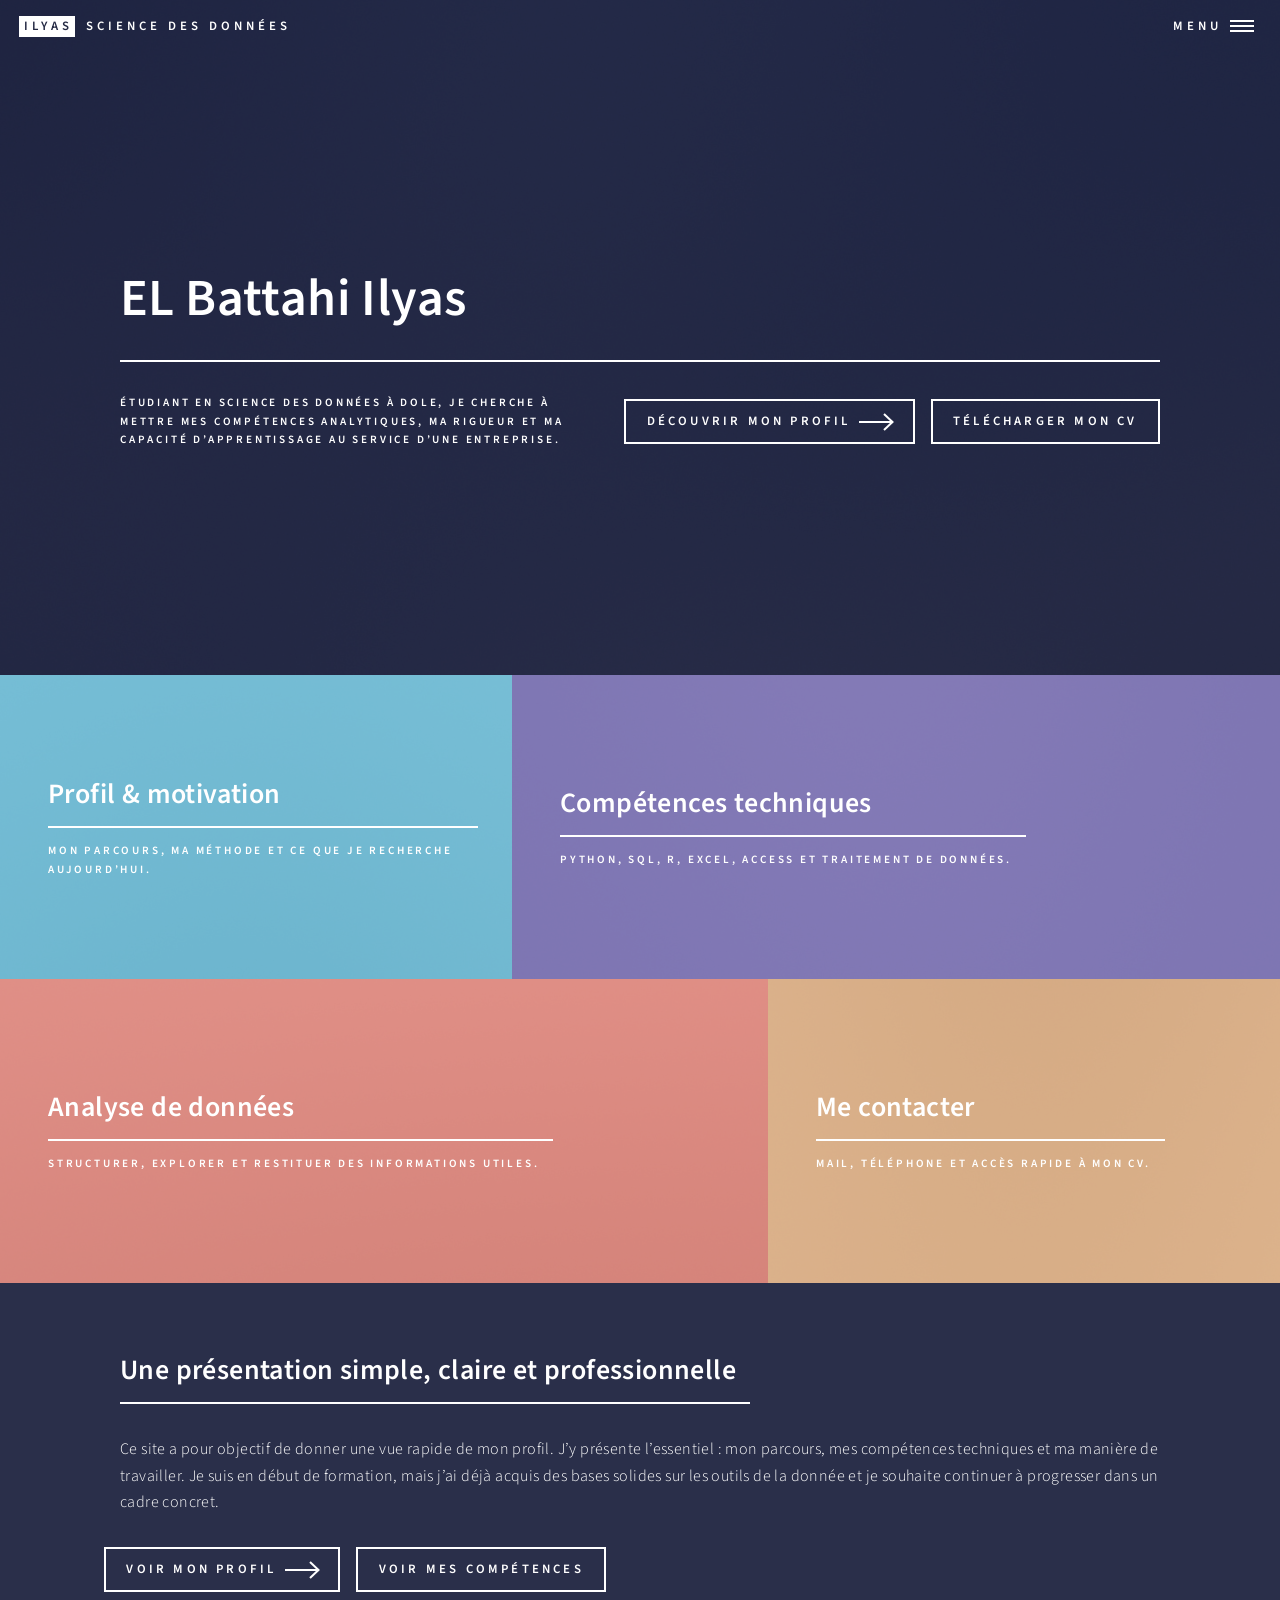
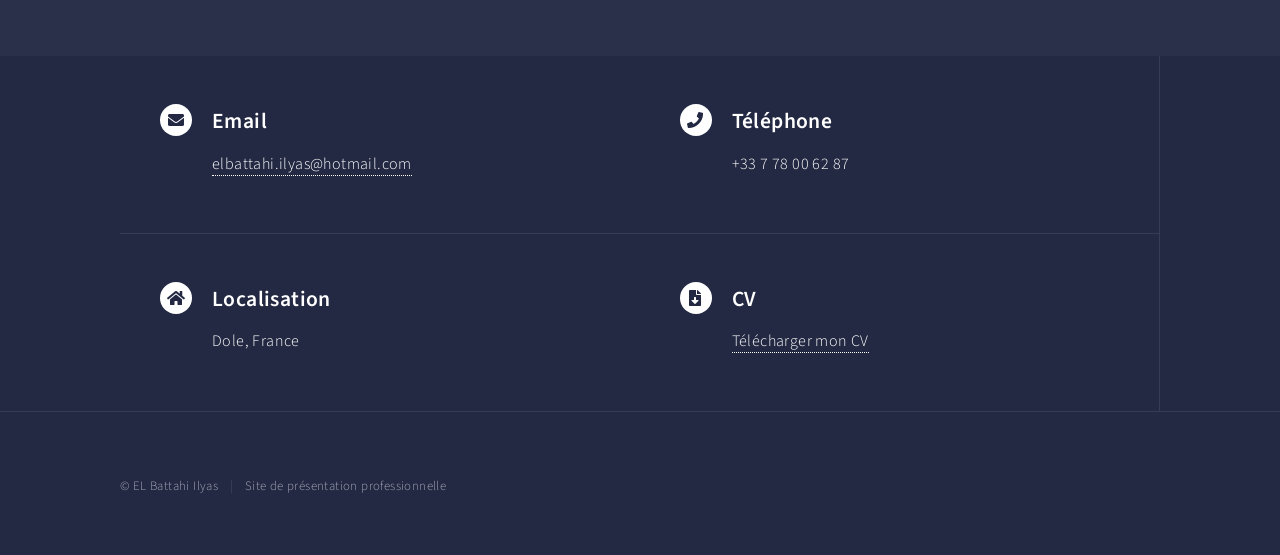
==== commit 497b1026: "Add files via upload" ====
--- a/index.html
+++ b/index.html
@@ -13,9 +13,7 @@
 
 			<header id="header" class="alt">
 				<a href="index.html" class="logo"><strong>Ilyas</strong> <span>Science des données</span></a>
-				<nav>
-					<a href="#menu">Menu</a>
-				</nav>
+				<nav><a href="#menu">Menu</a></nav>
 			</header>
 
 			<nav id="menu">
@@ -23,146 +21,75 @@
 					<li><a href="index.html">Accueil</a></li>
 					<li><a href="generic.html">Profil & motivation</a></li>
 					<li><a href="landing.html">Compétences techniques</a></li>
-					<li><a href="#cv-download" class="scrolly">Télécharger le CV</a></li>
-					<li><a href="#contact" class="scrolly">Contact</a></li>
+				</ul>
+				<ul class="actions stacked">
+					<li><a href="documents/CV-EL-Battahi-Ilyas.pdf" class="button primary fit">Télécharger mon CV</a></li>
 				</ul>
 			</nav>
 
-			<section id="banner" class="major polished-banner">
-				<div class="inner hero-grid">
-					<div class="hero-copy">
-						<span class="hero-badge">Profil data • analyse • clarté</span>
-						<header class="major">
-							<h1>EL Battahi Ilyas</h1>
-						</header>
-						<p>Étudiant en science des données, je cherche une première expérience pour transformer des données en informations utiles, structurées et bien présentées.</p>
-						<ul class="hero-pills">
-							<li>Python</li>
-							<li>SQL</li>
-							<li>R</li>
-							<li>Excel</li>
-							<li>Access</li>
+			<section id="banner" class="major">
+				<div class="inner">
+					<header class="major">
+						<h1>EL Battahi Ilyas</h1>
+					</header>
+					<div class="content">
+						<p>Étudiant en science des données à Dole, je cherche à mettre mes compétences analytiques, ma rigueur et ma capacité d’apprentissage au service d’une entreprise.</p>
+						<ul class="actions">
+							<li><a href="#one" class="button next scrolly">Découvrir mon profil</a></li>
+							<li><a href="documents/CV-EL-Battahi-Ilyas.pdf" class="button">Télécharger mon CV</a></li>
 						</ul>
-						<ul class="actions stacked-mobile">
-							<li><a href="documents/CV-EL-Battahi-Ilyas.pdf" class="button primary icon solid fa-download">Télécharger mon CV</a></li>
-							<li><a href="generic.html" class="button">Voir mon profil</a></li>
-							<li><a href="#contact" class="button next scrolly">Me contacter</a></li>
-						</ul>
-					</div>
-					<div class="hero-visual">
-						<div class="profile-avatar-wrap">
-							<img src="images/photo-ilyas.svg" alt="Photo de profil d'Ilyas à remplacer par une photo personnelle" class="profile-avatar" />
-						</div>
-						<p class="avatar-caption">Zone photo ronde prête à être remplacée par ton portrait pour un rendu encore plus personnel.</p>
 					</div>
 				</div>
 			</section>
 
 			<div id="main">
-
-				<section id="highlights">
-					<div class="inner">
-						<header class="major section-tight">
-							<h2>L'essentiel en quelques secondes</h2>
+				<section id="one" class="tiles compact-tiles">
+					<article>
+						<span class="image"><img src="images/pic01.jpg" alt="Profil" /></span>
+						<header class="major">
+							<h3><a href="generic.html" class="link">Profil & motivation</a></h3>
+							<p>Mon parcours, ma méthode et ce que je recherche aujourd’hui.</p>
 						</header>
-						<div class="feature-grid triple-grid">
-							<article class="feature-card">
-								<span class="icon solid alt fa-brain"></span>
-								<h3>Analyse</h3>
-								<p>Comprendre un besoin, structurer l'information et aller à l'essentiel sans surcharger le message.</p>
-							</article>
-							<article class="feature-card">
-								<span class="icon solid alt fa-table"></span>
-								<h3>Outils utiles</h3>
-								<p>Python, SQL, R, Excel et Access pour manipuler, organiser et restituer des données proprement.</p>
-							</article>
-							<article class="feature-card">
-								<span class="icon solid alt fa-rocket"></span>
-								<h3>Motivation</h3>
-								<p>Une envie claire d'apprendre vite, d'être utile rapidement et de progresser dans un cadre exigeant.</p>
-							</article>
-						</div>
-					</div>
+					</article>
+					<article>
+						<span class="image"><img src="images/pic02.jpg" alt="Compétences" /></span>
+						<header class="major">
+							<h3><a href="landing.html" class="link">Compétences techniques</a></h3>
+							<p>Python, SQL, R, Excel, Access et traitement de données.</p>
+						</header>
+					</article>
+					<article>
+						<span class="image"><img src="images/pic03.jpg" alt="Analyse" /></span>
+						<header class="major">
+							<h3><a href="landing.html#analyse" class="link">Analyse de données</a></h3>
+							<p>Structurer, explorer et restituer des informations utiles.</p>
+						</header>
+					</article>
+					<article>
+						<span class="image"><img src="images/pic04.jpg" alt="Contact" /></span>
+						<header class="major">
+							<h3><a href="#contact" class="link scrolly">Me contacter</a></h3>
+							<p>Mail, téléphone et accès rapide à mon CV.</p>
+						</header>
+					</article>
 				</section>
 
-				<section id="overview" class="spotlights polished-spotlights">
-					<section>
-						<a href="generic.html" class="image">
-							<img src="images/skills-dashboard.svg" alt="Illustration d'un tableau de bord de données" data-position="center center" />
-						</a>
-						<div class="content">
-							<div class="inner">
-								<header class="major">
-									<h3>Un profil plus lisible et plus fluide</h3>
-								</header>
-								<p>Cette version met mieux en avant ton identité, allège les textes et crée un parcours plus naturel : qui tu es, ce que tu sais faire et comment te contacter.</p>
-								<ul class="list-check">
-									<li>Présentation plus synthétique</li>
-									<li>Photo ronde intégrée dans le hero</li>
-									<li>Accès direct au CV en un clic</li>
-								</ul>
-								<ul class="actions">
-									<li><a href="generic.html" class="button">Découvrir le profil</a></li>
-								</ul>
-							</div>
-						</div>
-					</section>
-				</section>
-
-				<section id="skills-home">
+				<section id="two">
 					<div class="inner">
-						<header class="major section-tight">
-							<h2>Compétences clés</h2>
+						<header class="major">
+							<h2>Une présentation simple, claire et professionnelle</h2>
 						</header>
-						<div class="feature-grid triple-grid">
-							<article class="feature-card left-align">
-								<h3>Programmation</h3>
-								<p>Python pour les traitements de base et l'automatisation simple, R pour les premières analyses statistiques.</p>
-							</article>
-							<article class="feature-card left-align">
-								<h3>Bases de données</h3>
-								<p>Tables, relations, requêtes SQL et structuration de bases simples avec Microsoft Access.</p>
-							</article>
-							<article class="feature-card left-align">
-								<h3>Restitution</h3>
-								<p>Tableaux clairs, graphiques lisibles et présentation propre des résultats sur Excel ou en support visuel.</p>
-							</article>
-						</div>
-						<ul class="actions centered-actions">
-							<li><a href="landing.html" class="button">Voir le détail des compétences</a></li>
+						<p>Ce site a pour objectif de donner une vue rapide de mon profil. J’y présente l’essentiel : mon parcours, mes compétences techniques et ma manière de travailler. Je suis en début de formation, mais j’ai déjà acquis des bases solides sur les outils de la donnée et je souhaite continuer à progresser dans un cadre concret.</p>
+						<ul class="actions stacked-mobile">
+							<li><a href="generic.html" class="button next">Voir mon profil</a></li>
+							<li><a href="landing.html" class="button">Voir mes compétences</a></li>
 						</ul>
 					</div>
 				</section>
-
-				<section id="cv-download">
-					<div class="inner">
-						<div class="cv-panel">
-							<div class="cv-copy">
-								<span class="hero-badge small-badge">Téléchargement rapide</span>
-								<h2>Mon CV en un clic</h2>
-								<p>J'ai ajouté un espace dédié pour le téléchargement du CV afin d'éviter de chercher l'information dans le reste du site. Le bouton est visible dès l'accueil et rappelé ici.</p>
-								<ul class="actions">
-									<li><a href="documents/CV-EL-Battahi-Ilyas.pdf" class="button primary icon solid fa-file-pdf">Télécharger le CV</a></li>
-								</ul>
-								<p class="help-note">Le PDF actuel est une version propre et provisoire, prête à être remplacée par ton vrai CV si tu me l'envoies.</p>
-							</div>
-							<div class="cv-visual">
-								<img src="images/cv-card.svg" alt="Aperçu illustré du CV" />
-							</div>
-						</div>
-					</div>
-				</section>
-
 			</div>
 
-			<section id="contact" class="polished-contact">
-				<div class="inner contact-grid">
-					<section class="contact-intro-card">
-						<span class="icon solid alt fa-paper-plane"></span>
-						<h3>Une prise de contact simple</h3>
-						<p>Le contact est volontairement plus visible pour qu'un recruteur ou un responsable puisse t'écrire sans effort.</p>
-						<a href="mailto:elbattahi.ilyas@hotmail.com" class="button small">Envoyer un email</a>
-					</section>
+			<section id="contact">
+				<div class="inner contact-simple">
 					<section class="split">
 						<section>
 							<div class="contact-method">
@@ -185,6 +112,13 @@
 								<span>Dole, France</span>
 							</div>
 						</section>
+						<section>
+							<div class="contact-method">
+								<span class="icon solid alt fa-file-download"></span>
+								<h3>CV</h3>
+								<a href="documents/CV-EL-Battahi-Ilyas.pdf">Télécharger mon CV</a>
+							</div>
+						</section>
 					</section>
 				</div>
 			</section>
@@ -192,7 +126,7 @@
 			<footer id="footer">
 				<div class="inner">
 					<ul class="copyright">
-						<li>&copy; EL Battahi Ilyas</li><li>Site de présentation professionnelle</li><li>Version enrichie avec photo et CV</li>
+						<li>&copy; EL Battahi Ilyas</li><li>Site de présentation professionnelle</li>
 					</ul>
 				</div>
 			</footer>
@@ -206,6 +140,5 @@
 		<script src="assets/js/breakpoints.min.js"></script>
 		<script src="assets/js/util.js"></script>
 		<script src="assets/js/main.js"></script>
-
 	</body>
 </html>
--- a/assets/css/main.css
+++ b/assets/css/main.css
@@ -3951,372 +3951,83 @@
 			visibility: visible;
 		}
 
-/* Custom readability improvements */
-#footer {
-	background: #1f2338;
+/* Custom refinements - subtle, keeps original Forty style */
+#footer .copyright li {
+	color: rgba(244, 244, 255, 0.62);
 }
 
-#footer .inner {
-	padding-top: 2.5em;
-	padding-bottom: 2.5em;
+#contact > .inner.contact-simple {
+	display: block;
+	padding: 0 !important;
 }
 
-#footer .copyright li {
-	color: rgba(244, 244, 255, 0.65);
+#contact > .inner.contact-simple > .split {
+	display: grid;
+	grid-template-columns: repeat(2, minmax(0, 1fr));
+	gap: 0;
+	width: 100%;
 }
 
-#contact .contact-method a,
-#contact .contact-method span {
-	color: rgba(244, 244, 255, 0.88);
+#contact > .inner.contact-simple > .split > * {
+	padding: 3em 2.5em 1.5em 2.5em;
+	border-top: solid 1px rgba(212, 212, 255, 0.1);
 }
 
-#contact .contact-method h3 {
-	margin-bottom: 0.35em;
+#contact > .inner.contact-simple > .split > *:before {
+	display: none;
 }
 
-#main p {
-	max-width: 58em;
+#contact > .inner.contact-simple > .split > :nth-child(-n + 2) {
+	border-top: 0;
 }
 
-@media screen and (max-width: 736px) {
-	#footer .inner {
-		padding-top: 2em;
-		padding-bottom: 2em;
-	}
+.compact-tiles article {
+	min-height: 19em;
+	height: 32vh;
+	padding: 3.25em 3em 1.5em 3em;
 }
 
-
-/* Polished portfolio customizations */
-.polished-banner:after {
-	background: linear-gradient(135deg, rgba(31, 35, 56, 0.74), rgba(35, 63, 108, 0.56));
+.compact-tiles article p {
+	margin-bottom: 0;
 }
 
-.hero-grid {
-	display: grid;
-	grid-template-columns: minmax(0, 1.2fr) minmax(280px, 0.8fr);
-	gap: 3em;
-	align-items: center;
+.readable-page p {
+	max-width: 54em;
 }
 
-.hero-copy p {
-	font-size: 1.05em;
-	max-width: 40em;
-}
-
-.hero-badge {
-	display: inline-block;
-	padding: 0.45em 0.95em;
-	border-radius: 999px;
-	background: rgba(155, 241, 255, 0.13);
-	border: 1px solid rgba(155, 241, 255, 0.25);
-	font-size: 0.78em;
-	letter-spacing: 0.14em;
-	text-transform: uppercase;
-	margin-bottom: 1.2em;
-	color: rgba(255,255,255,0.92);
-}
-
-.small-badge {
-	margin-bottom: 1em;
-}
-
-.hero-pills {
-	list-style: none;
-	padding: 0;
-	margin: 0 0 2em 0;
+.actions.stacked-mobile {
 	display: flex;
 	flex-wrap: wrap;
-	gap: 0.75em;
-}
-
-.hero-pills li {
-	padding: 0.45em 0.85em;
-	border-radius: 999px;
-	background: rgba(255,255,255,0.08);
-	border: 1px solid rgba(255,255,255,0.12);
-	font-size: 0.88em;
-}
-
-.hero-visual {
-	display: flex;
-	flex-direction: column;
-	align-items: center;
-	justify-content: center;
 	gap: 1em;
 }
 
-.profile-avatar-wrap {
-	width: min(100%, 340px);
-	aspect-ratio: 1 / 1;
-	padding: 1.1em;
-	border-radius: 50%;
-	background: radial-gradient(circle at top, rgba(155, 241, 255, 0.34), rgba(255, 255, 255, 0.04) 55%, rgba(255,255,255,0) 75%);
-	box-shadow: 0 0 0 1px rgba(255,255,255,0.09), 0 30px 70px rgba(0,0,0,0.24);
+.actions.stacked-mobile li {
+	padding: 0;
 }
 
-.profile-avatar {
-	width: 100%;
-	height: 100%;
-	object-fit: cover;
-	border-radius: 50%;
-	display: block;
-	box-shadow: 0 0 0 10px rgba(255,255,255,0.04);
+@media screen and (max-width: 980px) {
+	#contact > .inner.contact-simple > .split {
+		grid-template-columns: 1fr;
+	}
+
+	#contact > .inner.contact-simple > .split > :nth-child(2) {
+		border-top: solid 1px rgba(212, 212, 255, 0.1);
+	}
 }
 
-.small-avatar {
-	max-width: 240px;
-	margin-inline: auto;
+@media screen and (max-width: 736px) {
+	.compact-tiles article {
+		width: 100% !important;
+		min-height: 16em;
+		height: auto;
+		padding: 2.75em 2em 1.25em 2em;
+	}
+
+	#banner.major .content .actions {
+		flex-direction: column;
+	}
+
+	#contact > .inner.contact-simple > .split > * {
+		padding: 2.25em 0 0.75em 0;
+	}
 }
-
-.avatar-caption {
-	margin: 0;
-	text-align: center;
-	font-size: 0.92em;
-	color: rgba(244, 244, 255, 0.78);
-	max-width: 26em;
-}
-
-.stacked-mobile {
-	gap: 0.85em;
-}
-
-.section-tight {
-	margin-bottom: 1.3em;
-}
-
-.feature-grid {
-	display: grid;
-	gap: 1.5em;
-}
-
-.triple-grid {
-	grid-template-columns: repeat(3, minmax(0, 1fr));
-}
-
-.feature-card {
-	background: rgba(255,255,255,0.035);
-	border: 1px solid rgba(255,255,255,0.085);
-	border-radius: 1.35em;
-	padding: 2em 1.6em;
-	text-align: center;
-	box-shadow: 0 18px 45px rgba(0,0,0,0.12);
-}
-
-.feature-card.left-align {
-	text-align: left;
-}
-
-.feature-card .icon {
-	margin-bottom: 0.75em;
-}
-
-.feature-card h3 {
-	margin-bottom: 0.5em;
-}
-
-.polished-spotlights > section .content .inner {
-	padding-top: 3.5em;
-	padding-bottom: 3.5em;
-}
-
-.list-check {
-	list-style: none;
-	padding: 0;
-	margin: 0 0 1.5em 0;
-}
-
-.list-check li {
-	position: relative;
-	padding-left: 1.7em;
-	margin-bottom: 0.7em;
-}
-
-.list-check li:before {
-	content: '\2713';
-	position: absolute;
-	left: 0;
-	top: 0;
-	color: #9bf1ff;
-	font-weight: 700;
-}
-
-.larger-list li {
-	font-size: 1.02em;
-}
-
-.centered-actions {
-	justify-content: center;
-	margin-top: 2em;
-}
-
-.cv-panel {
-	display: grid;
-	grid-template-columns: minmax(0, 1fr) minmax(260px, 360px);
-	gap: 2em;
-	align-items: center;
-	padding: 2.2em;
-	border-radius: 1.5em;
-	background: linear-gradient(135deg, rgba(255,255,255,0.04), rgba(155,241,255,0.05));
-	border: 1px solid rgba(255,255,255,0.09);
-	box-shadow: 0 20px 52px rgba(0,0,0,0.14);
-}
-
-.compact-panel {
-	grid-template-columns: minmax(0, 1.1fr) minmax(220px, 0.9fr);
-}
-
-.cv-panel h2,
-.cv-panel h3 {
-	margin-bottom: 0.55em;
-}
-
-.cv-panel p:last-child {
-	margin-bottom: 0;
-}
-
-.cv-visual img,
-.hero-dashboard {
-	display: block;
-	width: 100%;
-	height: auto;
-	border-radius: 1.4em;
-}
-
-.help-note {
-	font-size: 0.92em;
-	color: rgba(244, 244, 255, 0.78);
-}
-
-.text-visual-card {
-	padding: 1.8em;
-	border-radius: 1.15em;
-	background: rgba(255,255,255,0.045);
-	border: 1px solid rgba(255,255,255,0.08);
-}
-
-.profile-hero {
-	display: grid;
-	grid-template-columns: minmax(0, 1.2fr) minmax(220px, 0.8fr);
-	gap: 2.5em;
-	align-items: center;
-}
-
-.profile-hero-visual {
-	text-align: center;
-}
-
-.top-gap {
-	margin-top: 2em;
-}
-
-.skills-hero-grid {
-	grid-template-columns: minmax(0, 1fr) minmax(300px, 1fr);
-}
-
-.wide-visual {
-	align-items: stretch;
-}
-
-.polished-contact {
-	background: linear-gradient(180deg, #232743 0%, #1d2034 100%);
-}
-
-.contact-grid {
-	display: grid;
-	grid-template-columns: minmax(240px, 320px) minmax(0, 1fr);
-	gap: 2em;
-	align-items: stretch;
-}
-
-.contact-intro-card {
-	padding: 2em;
-	border-radius: 1.35em;
-	background: rgba(255,255,255,0.045);
-	border: 1px solid rgba(255,255,255,0.08);
-}
-
-.contact-intro-card .icon {
-	margin-bottom: 0.8em;
-}
-
-#contact .contact-grid > .split {
-	border-left: 0;
-}
-
-#contact .contact-grid > .split > * {
-	padding: 1.4em 0 1.4em 2em;
-}
-
-#contact .contact-grid > .split > *:before {
-	left: 0.5em;
-}
-
-#footer {
-	background: #171b2b;
-}
-
-#footer .copyright li {
-	color: rgba(244, 244, 255, 0.74);
-}
-
-#main p {
-	max-width: 60em;
-}
-
-@media screen and (max-width: 980px) {
-	.hero-grid,
-	.profile-hero,
-	.skills-hero-grid,
-	.cv-panel,
-	.compact-panel,
-	.contact-grid,
-	.triple-grid {
-		grid-template-columns: 1fr;
-	}
-
-	.hero-copy {
-		order: 1;
-	}
-
-	.hero-visual {
-		order: 0;
-	}
-
-	.contact-intro-card {
-		max-width: none;
-	}
-}
-
-@media screen and (max-width: 736px) {
-	.hero-copy p {
-		font-size: 1em;
-	}
-
-	.profile-avatar-wrap {
-		max-width: 280px;
-	}
-
-	.stacked-mobile {
-		flex-direction: column;
-	}
-
-	.stacked-mobile li,
-	.stacked-mobile .button {
-		width: 100%;
-	}
-
-	.feature-card,
-	.contact-intro-card,
-	.cv-panel,
-	.text-visual-card {
-		padding: 1.55em;
-	}
-
-	#contact .contact-grid > .split > * {
-		padding-left: 0;
-	}
-
-	#contact .contact-grid > .split > *:before {
-		display: none;
-	}
-}
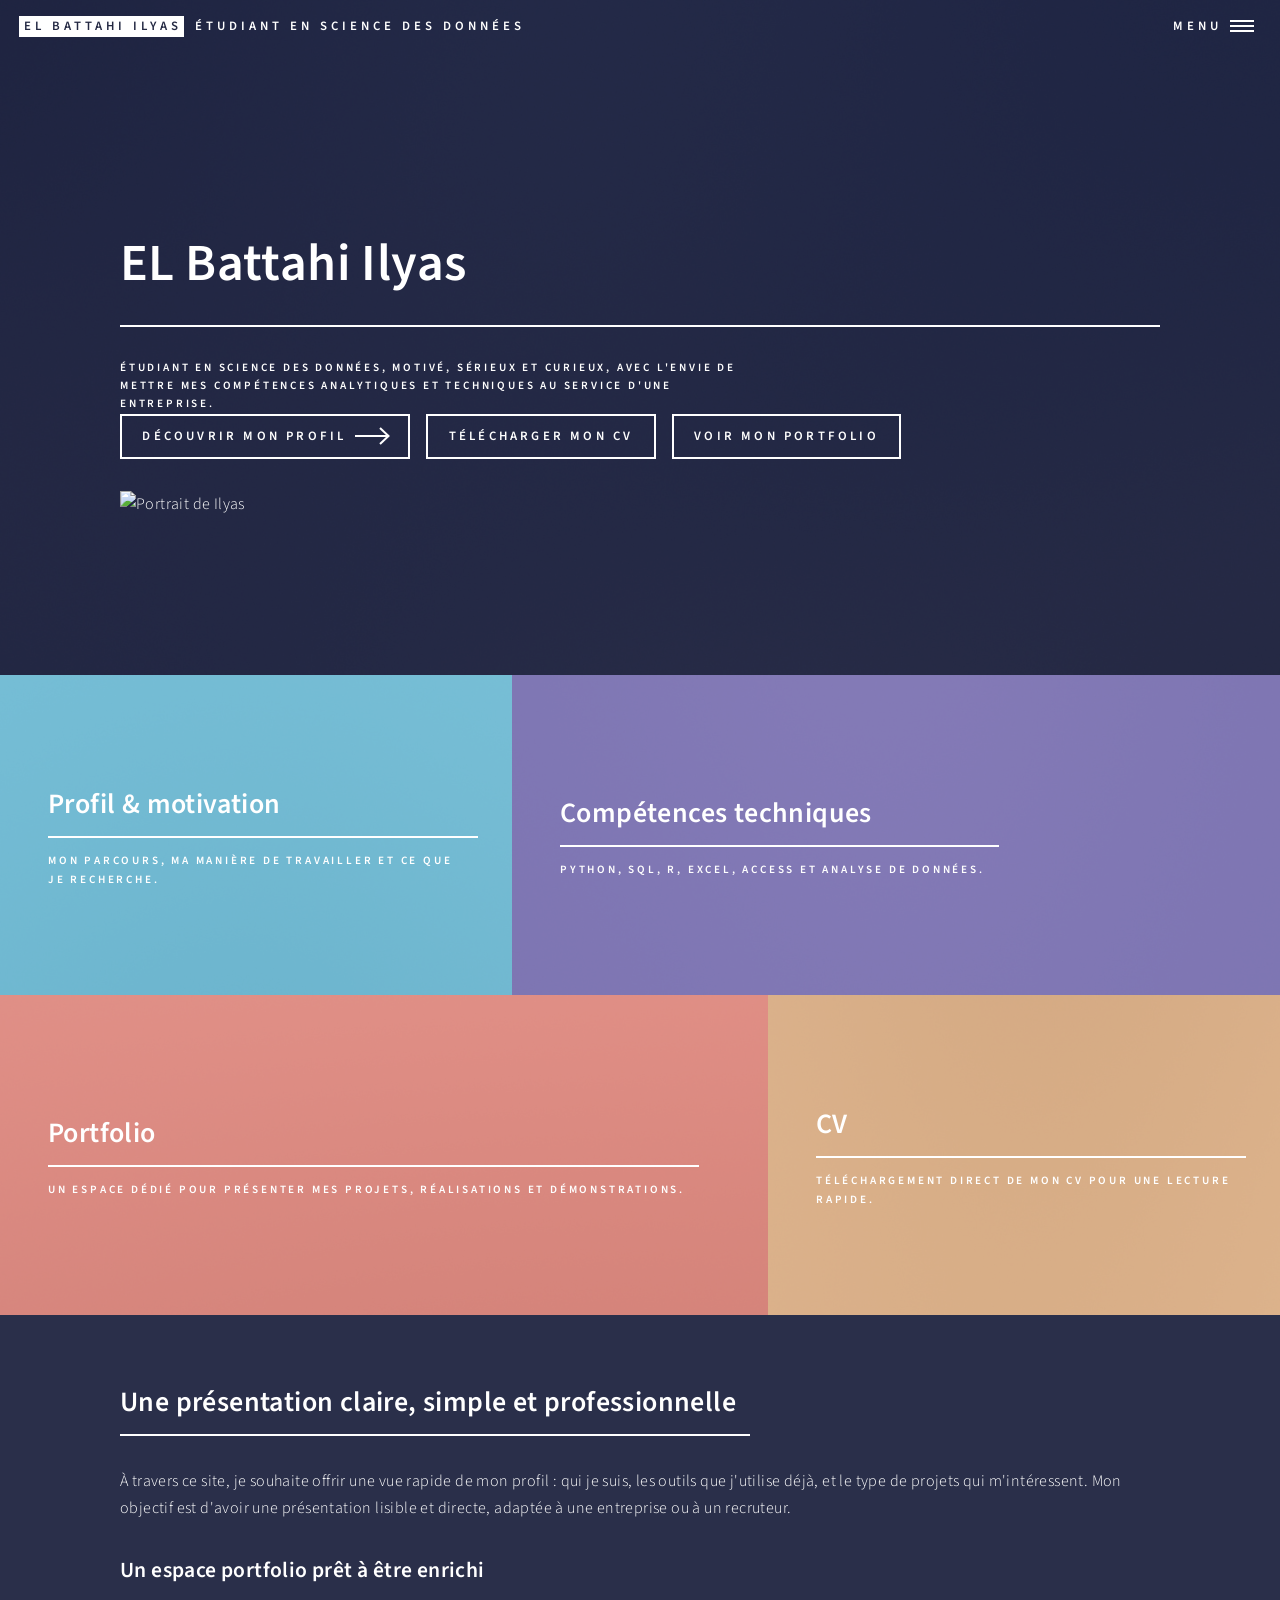
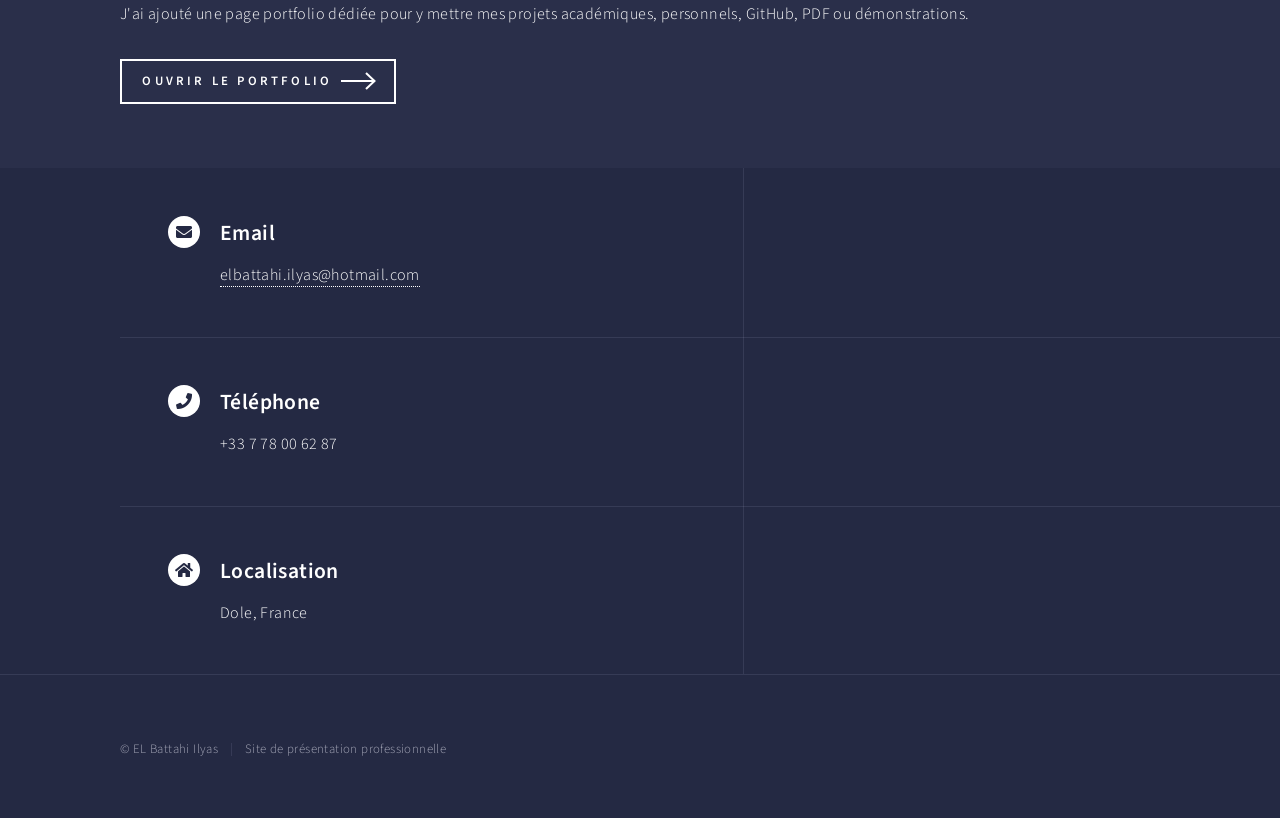
==== commit 9a214f1a: "Add files via upload" ====
--- a/index.html
+++ b/index.html
@@ -5,132 +5,134 @@
 		<meta charset="utf-8" />
 		<meta name="viewport" content="width=device-width, initial-scale=1, user-scalable=no" />
 		<link rel="stylesheet" href="assets/css/main.css" />
+		<link rel="icon" type="image/svg+xml" href="images/favicon.svg" />
+		<link rel="icon" type="image/png" sizes="32x32" href="images/favicon-32.png" />
+		<link rel="icon" type="image/png" sizes="16x16" href="images/favicon-16.png" />
+		<link rel="apple-touch-icon" href="images/apple-touch-icon.png" />
+		<link rel="stylesheet" href="assets/css/custom.css" />
 		<noscript><link rel="stylesheet" href="assets/css/noscript.css" /></noscript>
 	</head>
 	<body class="is-preload">
-
 		<div id="wrapper">
-
 			<header id="header" class="alt">
-				<a href="index.html" class="logo"><strong>Ilyas</strong> <span>Science des données</span></a>
+				<a href="index.html" class="logo"><strong>EL Battahi Ilyas</strong> <span>Étudiant en science des données</span></a>
 				<nav><a href="#menu">Menu</a></nav>
 			</header>
 
-			<nav id="menu">
-				<ul class="links">
-					<li><a href="index.html">Accueil</a></li>
-					<li><a href="generic.html">Profil & motivation</a></li>
-					<li><a href="landing.html">Compétences techniques</a></li>
-				</ul>
-				<ul class="actions stacked">
-					<li><a href="documents/CV-EL-Battahi-Ilyas.pdf" class="button primary fit">Télécharger mon CV</a></li>
-				</ul>
-			</nav>
-
+				<nav id="menu">
+					<ul class="links">
+						<li><a href="index.html">Accueil</a></li>
+						<li><a href="generic.html">Profil & motivation</a></li>
+						<li><a href="landing.html">Compétences techniques</a></li>
+						<li><a href="portfolio.html">Portfolio</a></li>
+						<li><a href="documents/CV-EL-Battahi-Ilyas.pdf" target="_blank">Télécharger mon CV</a></li>
+					</ul>
+				</nav>
 			<section id="banner" class="major">
 				<div class="inner">
-					<header class="major">
-						<h1>EL Battahi Ilyas</h1>
-					</header>
-					<div class="content">
-						<p>Étudiant en science des données à Dole, je cherche à mettre mes compétences analytiques, ma rigueur et ma capacité d’apprentissage au service d’une entreprise.</p>
-						<ul class="actions">
-							<li><a href="#one" class="button next scrolly">Découvrir mon profil</a></li>
-							<li><a href="documents/CV-EL-Battahi-Ilyas.pdf" class="button">Télécharger mon CV</a></li>
-						</ul>
+					<div class="banner-profile">
+						<div class="profile-copy">
+							<header class="major">
+								<h1>EL Battahi Ilyas</h1>
+							</header>
+							<div class="content" style="display:block; max-width: 40rem;">
+								<p>Étudiant en science des données, motivé, sérieux et curieux, avec l'envie de mettre mes compétences analytiques et techniques au service d'une entreprise.</p>
+								<ul class="actions hero-actions">
+									<li><a href="generic.html" class="button next">Découvrir mon profil</a></li>
+									<li><a href="documents/CV-EL-Battahi-Ilyas.pdf" target="_blank" class="button">Télécharger mon CV</a></li>
+									<li><a href="portfolio.html" class="button">Voir mon portfolio</a></li>
+								</ul>
+							</div>
+						</div>
+						<div class="profile-visual">
+							<img src="images/ilyas-avatar.jpg" alt="Portrait de Ilyas" class="banner-avatar" />
+						</div>
 					</div>
 				</div>
 			</section>
-
 			<div id="main">
-				<section id="one" class="tiles compact-tiles">
+				<section id="one" class="tiles">
 					<article>
 						<span class="image"><img src="images/pic01.jpg" alt="Profil" /></span>
 						<header class="major">
 							<h3><a href="generic.html" class="link">Profil & motivation</a></h3>
-							<p>Mon parcours, ma méthode et ce que je recherche aujourd’hui.</p>
+							<p>Mon parcours, ma manière de travailler et ce que je recherche.</p>
 						</header>
 					</article>
 					<article>
 						<span class="image"><img src="images/pic02.jpg" alt="Compétences" /></span>
 						<header class="major">
 							<h3><a href="landing.html" class="link">Compétences techniques</a></h3>
-							<p>Python, SQL, R, Excel, Access et traitement de données.</p>
+							<p>Python, SQL, R, Excel, Access et analyse de données.</p>
 						</header>
 					</article>
 					<article>
-						<span class="image"><img src="images/pic03.jpg" alt="Analyse" /></span>
+						<span class="image"><img src="images/pic03.jpg" alt="Portfolio" /></span>
 						<header class="major">
-							<h3><a href="landing.html#analyse" class="link">Analyse de données</a></h3>
-							<p>Structurer, explorer et restituer des informations utiles.</p>
+							<h3><a href="portfolio.html" class="link">Portfolio</a></h3>
+							<p>Un espace dédié pour présenter mes projets, réalisations et démonstrations.</p>
 						</header>
 					</article>
 					<article>
-						<span class="image"><img src="images/pic04.jpg" alt="Contact" /></span>
+						<span class="image"><img src="images/pic04.jpg" alt="CV" /></span>
 						<header class="major">
-							<h3><a href="#contact" class="link scrolly">Me contacter</a></h3>
-							<p>Mail, téléphone et accès rapide à mon CV.</p>
+							<h3><a href="documents/CV-EL-Battahi-Ilyas.pdf" target="_blank" class="link">CV</a></h3>
+							<p>Téléchargement direct de mon CV pour une lecture rapide.</p>
 						</header>
 					</article>
 				</section>
-
 				<section id="two">
-					<div class="inner">
+					<div class="inner compact-intro">
 						<header class="major">
-							<h2>Une présentation simple, claire et professionnelle</h2>
+							<h2>Une présentation claire, simple et professionnelle</h2>
 						</header>
-						<p>Ce site a pour objectif de donner une vue rapide de mon profil. J’y présente l’essentiel : mon parcours, mes compétences techniques et ma manière de travailler. Je suis en début de formation, mais j’ai déjà acquis des bases solides sur les outils de la donnée et je souhaite continuer à progresser dans un cadre concret.</p>
-						<ul class="actions stacked-mobile">
-							<li><a href="generic.html" class="button next">Voir mon profil</a></li>
-							<li><a href="landing.html" class="button">Voir mes compétences</a></li>
-						</ul>
+						<p>À travers ce site, je souhaite offrir une vue rapide de mon profil : qui je suis, les outils que j'utilise déjà, et le type de projets qui m'intéressent. Mon objectif est d'avoir une présentation lisible et directe, adaptée à une entreprise ou à un recruteur.</p>
+						<div class="cv-callout">
+							<h3 style="margin-bottom: 0.75rem;">Un espace portfolio prêt à être enrichi</h3>
+							<p>J'ai ajouté une page portfolio dédiée pour y mettre mes projets académiques, personnels, GitHub, PDF ou démonstrations.</p>
+							<ul class="actions">
+								<li><a href="portfolio.html" class="button next">Ouvrir le portfolio</a></li>
+							</ul>
+						</div>
 					</div>
 				</section>
 			</div>
 
-			<section id="contact">
-				<div class="inner contact-simple">
-					<section class="split">
-						<section>
-							<div class="contact-method">
-								<span class="icon solid alt fa-envelope"></span>
-								<h3>Email</h3>
-								<a href="mailto:elbattahi.ilyas@hotmail.com">elbattahi.ilyas@hotmail.com</a>
-							</div>
+				<section id="contact">
+					<div class="inner">
+						<section class="split">
+							<section>
+								<div class="contact-method">
+									<span class="icon solid alt fa-envelope"></span>
+									<h3>Email</h3>
+									<a href="mailto:elbattahi.ilyas@hotmail.com">elbattahi.ilyas@hotmail.com</a>
+								</div>
+							</section>
+							<section>
+								<div class="contact-method">
+									<span class="icon solid alt fa-phone"></span>
+									<h3>Téléphone</h3>
+									<span>+33 7 78 00 62 87</span>
+								</div>
+							</section>
+							<section>
+								<div class="contact-method">
+									<span class="icon solid alt fa-home"></span>
+									<h3>Localisation</h3>
+									<span>Dole, France</span>
+								</div>
+							</section>
 						</section>
-						<section>
-							<div class="contact-method">
-								<span class="icon solid alt fa-phone"></span>
-								<h3>Téléphone</h3>
-								<span>+33 7 78 00 62 87</span>
-							</div>
-						</section>
-						<section>
-							<div class="contact-method">
-								<span class="icon solid alt fa-home"></span>
-								<h3>Localisation</h3>
-								<span>Dole, France</span>
-							</div>
-						</section>
-						<section>
-							<div class="contact-method">
-								<span class="icon solid alt fa-file-download"></span>
-								<h3>CV</h3>
-								<a href="documents/CV-EL-Battahi-Ilyas.pdf">Télécharger mon CV</a>
-							</div>
-						</section>
-					</section>
-				</div>
-			</section>
+					</div>
+				</section>
 
-			<footer id="footer">
-				<div class="inner">
-					<ul class="copyright">
-						<li>&copy; EL Battahi Ilyas</li><li>Site de présentation professionnelle</li>
-					</ul>
-				</div>
-			</footer>
-
+				<footer id="footer">
+					<div class="inner">
+						<ul class="copyright">
+							<li>&copy; EL Battahi Ilyas</li><li>Site de présentation professionnelle</li>
+						</ul>
+					</div>
+				</footer>
 		</div>
 
 		<script src="assets/js/jquery.min.js"></script>
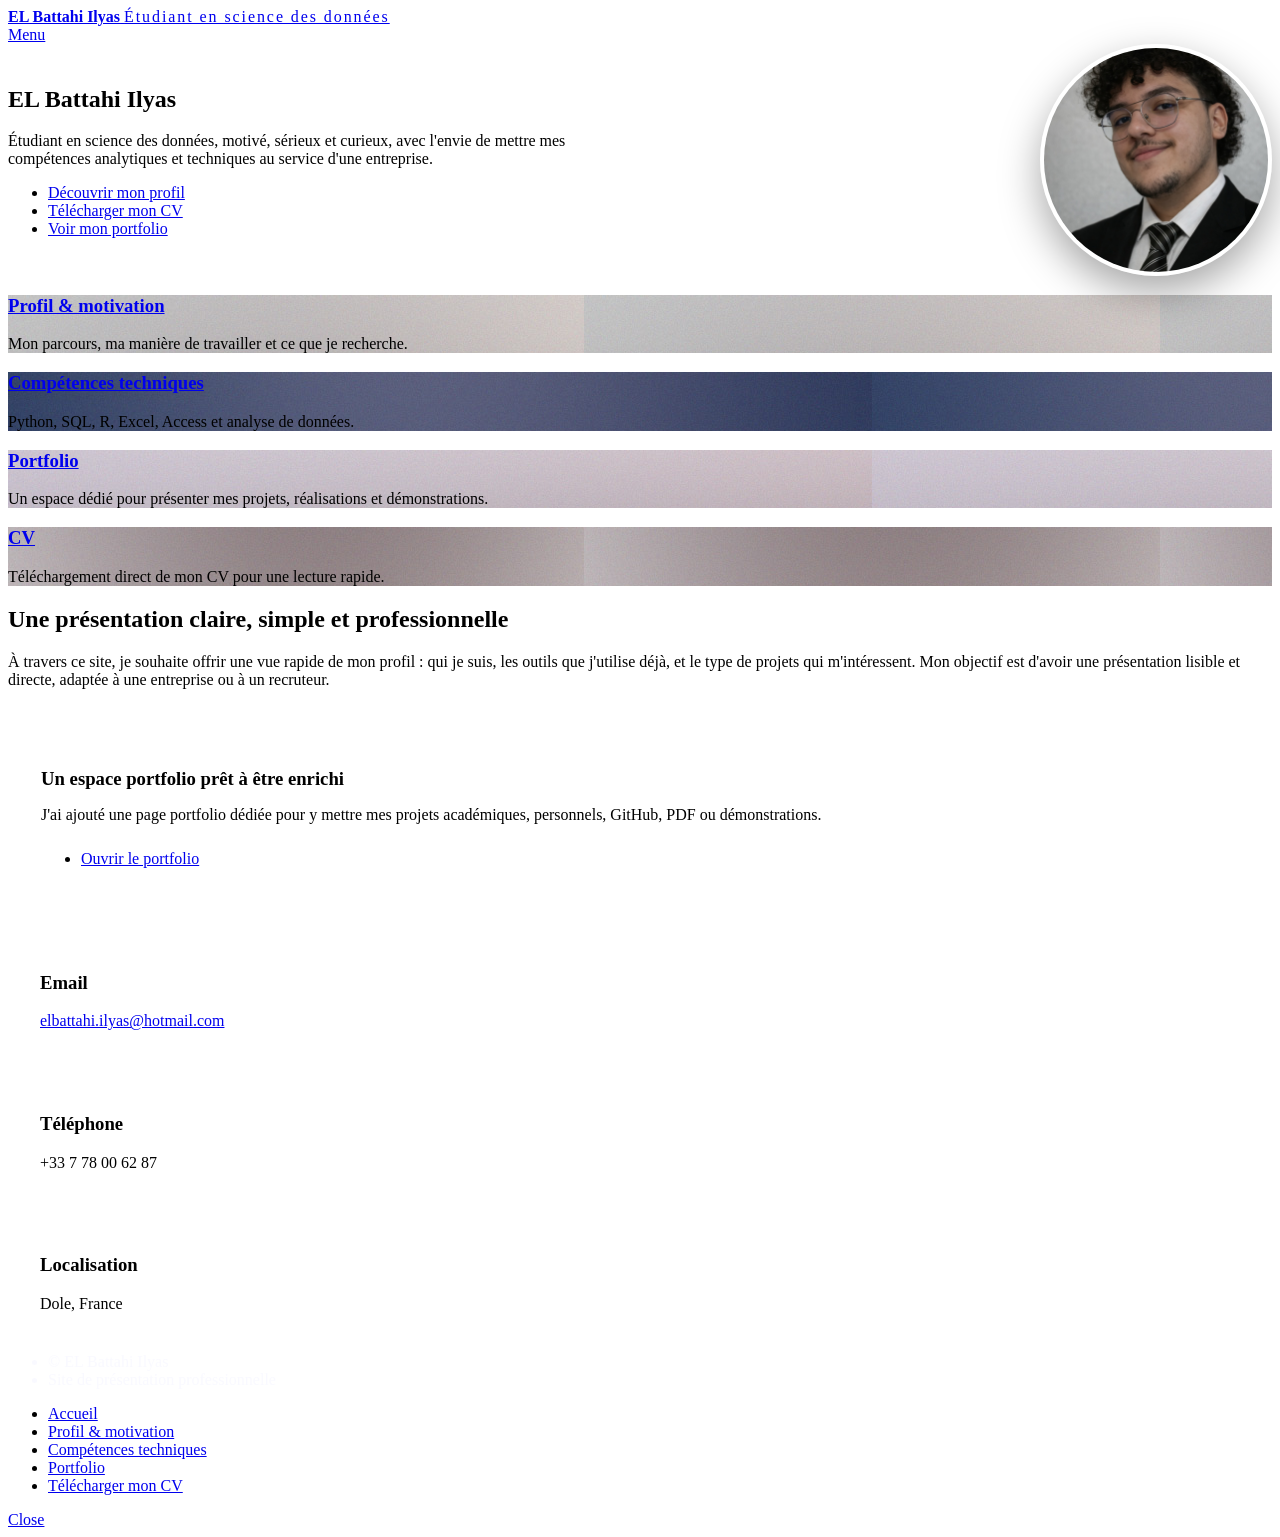
==== commit 859f3d7a: "Add files via upload" ====
--- a/index.html
+++ b/index.html
@@ -45,7 +45,7 @@
 							</div>
 						</div>
 						<div class="profile-visual">
-							<img src="images/ilyas-avatar.jpg" alt="Portrait de Ilyas" class="banner-avatar" />
+							<img src="[data-uri]" alt="Portrait de Ilyas" class="banner-avatar" width="900" height="900" decoding="async" />
 						</div>
 					</div>
 				</div>
--- a/assets/css/main.css
+++ b/assets/css/main.css
@@ -1,10 +1,10 @@
 @import url(fontawesome-all.min.css);
 @import url("https://fonts.googleapis.com/css?family=Source+Sans+Pro:300,300italic,600,600italic");
 
-/*
-	Forty by HTML5 UP
-	html5up.net | @ajlkn
-	Free for personal and commercial use under the CCA 3.0 license (html5up.net/license)
+/*
+	Forty by HTML5 UP
+	html5up.net | @ajlkn
+	Free for personal and commercial use under the CCA 3.0 license (html5up.net/license)
 */
 
 html, body, div, span, applet, object,
@@ -3949,85 +3949,4 @@
 			transform: none;
 			opacity: 1;
 			visibility: visible;
-		}
-
-/* Custom refinements - subtle, keeps original Forty style */
-#footer .copyright li {
-	color: rgba(244, 244, 255, 0.62);
-}
-
-#contact > .inner.contact-simple {
-	display: block;
-	padding: 0 !important;
-}
-
-#contact > .inner.contact-simple > .split {
-	display: grid;
-	grid-template-columns: repeat(2, minmax(0, 1fr));
-	gap: 0;
-	width: 100%;
-}
-
-#contact > .inner.contact-simple > .split > * {
-	padding: 3em 2.5em 1.5em 2.5em;
-	border-top: solid 1px rgba(212, 212, 255, 0.1);
-}
-
-#contact > .inner.contact-simple > .split > *:before {
-	display: none;
-}
-
-#contact > .inner.contact-simple > .split > :nth-child(-n + 2) {
-	border-top: 0;
-}
-
-.compact-tiles article {
-	min-height: 19em;
-	height: 32vh;
-	padding: 3.25em 3em 1.5em 3em;
-}
-
-.compact-tiles article p {
-	margin-bottom: 0;
-}
-
-.readable-page p {
-	max-width: 54em;
-}
-
-.actions.stacked-mobile {
-	display: flex;
-	flex-wrap: wrap;
-	gap: 1em;
-}
-
-.actions.stacked-mobile li {
-	padding: 0;
-}
-
-@media screen and (max-width: 980px) {
-	#contact > .inner.contact-simple > .split {
-		grid-template-columns: 1fr;
-	}
-
-	#contact > .inner.contact-simple > .split > :nth-child(2) {
-		border-top: solid 1px rgba(212, 212, 255, 0.1);
-	}
-}
-
-@media screen and (max-width: 736px) {
-	.compact-tiles article {
-		width: 100% !important;
-		min-height: 16em;
-		height: auto;
-		padding: 2.75em 2em 1.25em 2em;
-	}
-
-	#banner.major .content .actions {
-		flex-direction: column;
-	}
-
-	#contact > .inner.contact-simple > .split > * {
-		padding: 2.25em 0 0.75em 0;
-	}
-}
+		}
--- a/assets/css/custom.css
+++ b/assets/css/custom.css
@@ -0,0 +1,109 @@
+
+/* Custom refinements for Ilyas portfolio */
+.banner-profile {
+	display: flex;
+	align-items: center;
+	gap: 2.5rem;
+	flex-wrap: wrap;
+}
+.banner-profile .profile-copy {
+	flex: 1 1 26rem;
+	min-width: 18rem;
+}
+.banner-profile .profile-visual {
+	flex: 0 0 14rem;
+	display: flex;
+	justify-content: center;
+	align-items: center;
+}
+.banner-avatar {
+	width: 14rem;
+	height: 14rem;
+	border-radius: 50%;
+	object-fit: cover;
+	border: 4px solid rgba(255,255,255,0.32);
+	box-shadow: 0 1rem 2.5rem rgba(0,0,0,0.35);
+}
+@media screen and (max-width: 736px) {
+	.banner-profile {
+		gap: 1.5rem;
+	}
+	.banner-profile .profile-visual {
+		flex-basis: 100%;
+		order: -1;
+	}
+	.banner-avatar {
+		width: 10rem;
+		height: 10rem;
+	}
+}
+.hero-actions .button {
+	min-width: 13rem;
+}
+.compact-intro p,
+.portfolio-intro p,
+.profile-content p {
+	margin-bottom: 1.6rem;
+}
+#contact > .inner > .split > section {
+	padding: 2.5rem 2rem 1.5rem 2rem;
+}
+#footer .copyright {
+	color: rgba(244, 244, 255, 0.52);
+}
+#footer .copyright a,
+#footer .copyright li {
+	color: rgba(244, 244, 255, 0.52);
+}
+.profile-hero-photo {
+	max-width: 24rem;
+	width: 100%;
+	margin: 0 auto 2.5rem auto;
+	border-radius: 1rem;
+	overflow: hidden;
+	box-shadow: 0 1rem 2.5rem rgba(0,0,0,0.25);
+}
+.profile-hero-photo img {
+	display: block;
+	width: 100%;
+	height: auto;
+}
+.cv-callout {
+	margin-top: 2rem;
+	padding: 1.75rem 2rem;
+	background: rgba(255,255,255,0.04);
+	border: 1px solid rgba(255,255,255,0.1);
+}
+.portfolio-grid {
+	display: grid;
+	grid-template-columns: repeat(3, minmax(0, 1fr));
+	gap: 2rem;
+}
+.portfolio-card {
+	padding: 2rem;
+	background: rgba(255,255,255,0.035);
+	border: 1px solid rgba(255,255,255,0.1);
+}
+.portfolio-card h3 {
+	margin-bottom: 0.65rem;
+}
+.portfolio-card p {
+	margin-bottom: 1rem;
+}
+.portfolio-tag {
+	display: inline-block;
+	margin: 0 0.4rem 0.4rem 0;
+	padding: 0.2rem 0.65rem;
+	border: 1px solid rgba(255,255,255,0.18);
+	font-size: 0.75rem;
+	letter-spacing: 0.15em;
+	text-transform: uppercase;
+}
+@media screen and (max-width: 980px) {
+	.portfolio-grid {
+		grid-template-columns: 1fr;
+	}
+}
+#header .logo span {
+	letter-spacing: 0.12em;
+}
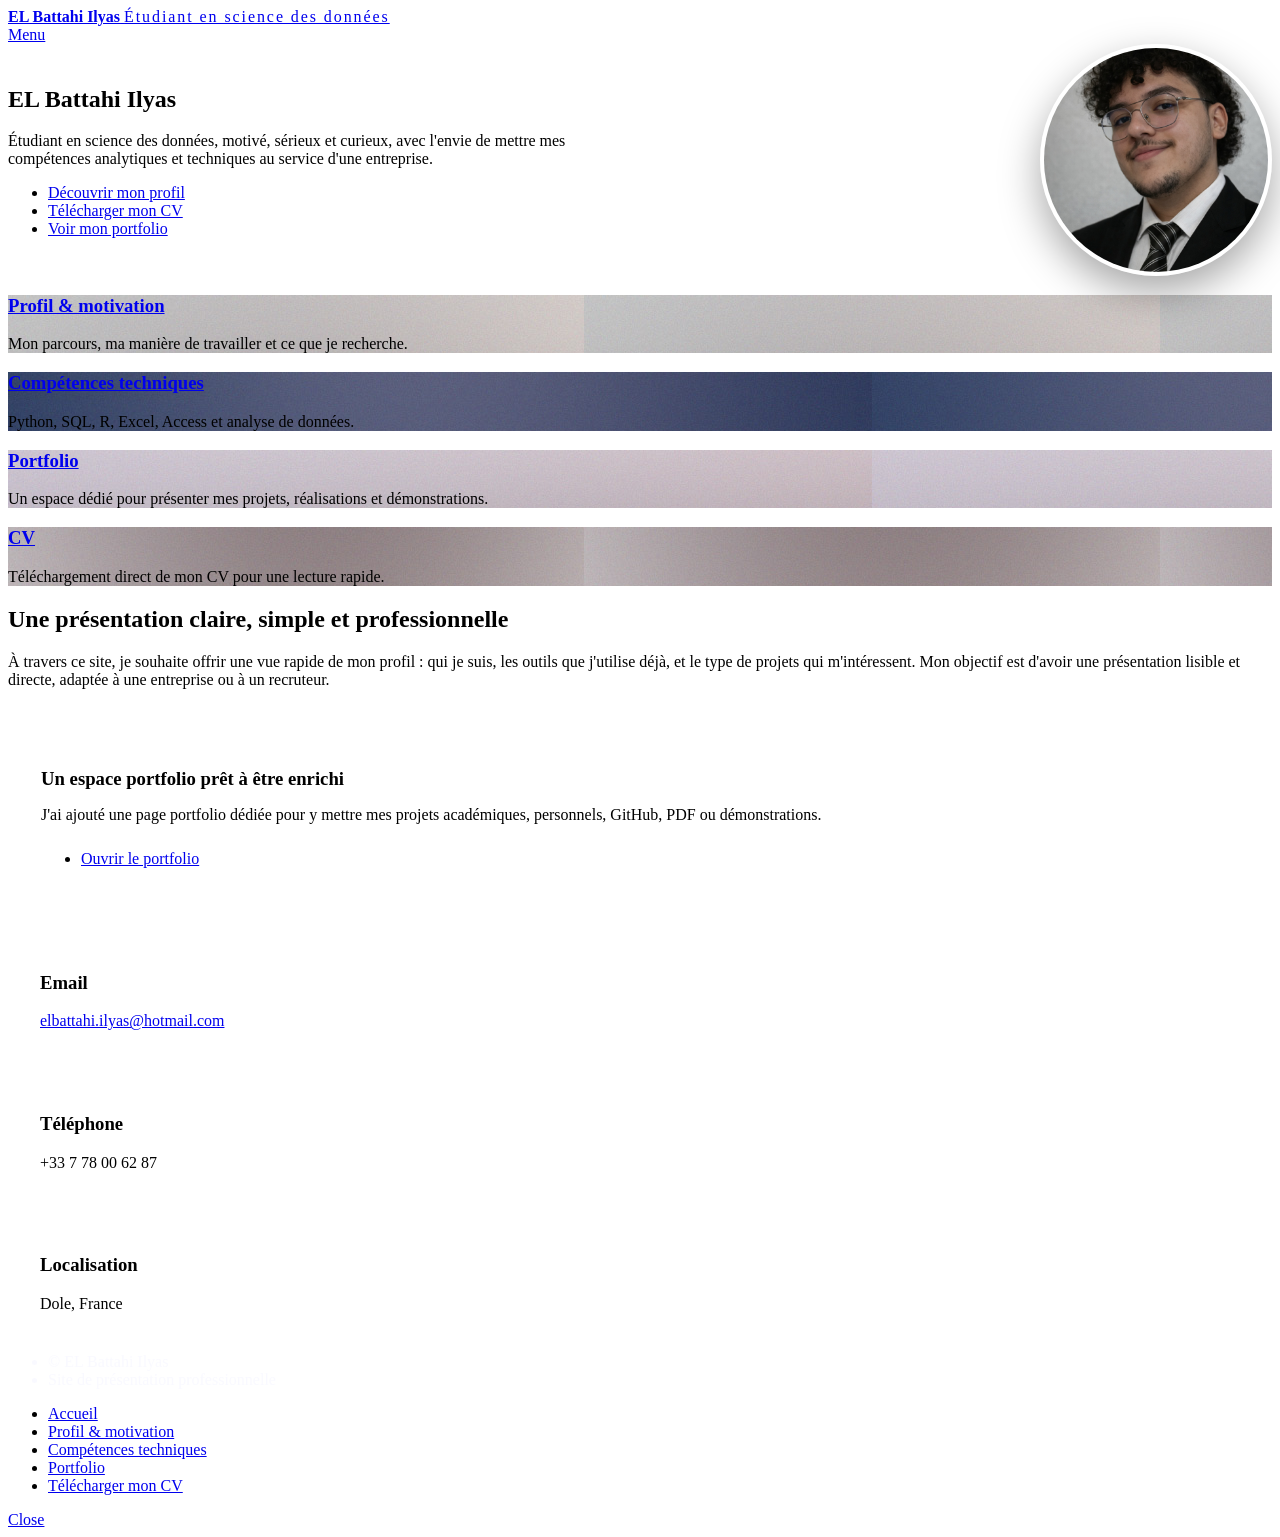
==== commit fb78e7f9: "Add files via upload" ====
--- a/index.html
+++ b/index.html
@@ -45,7 +45,7 @@
 							</div>
 						</div>
 						<div class="profile-visual">
-							<img src="[data-uri]" alt="Portrait de Ilyas" class="banner-avatar" width="900" height="900" decoding="async" />
+							<img src="images/ilyas-photo-square.jpg" alt="Portrait de Ilyas" class="banner-avatar" width="900" height="900" decoding="async" />
 						</div>
 					</div>
 				</div>
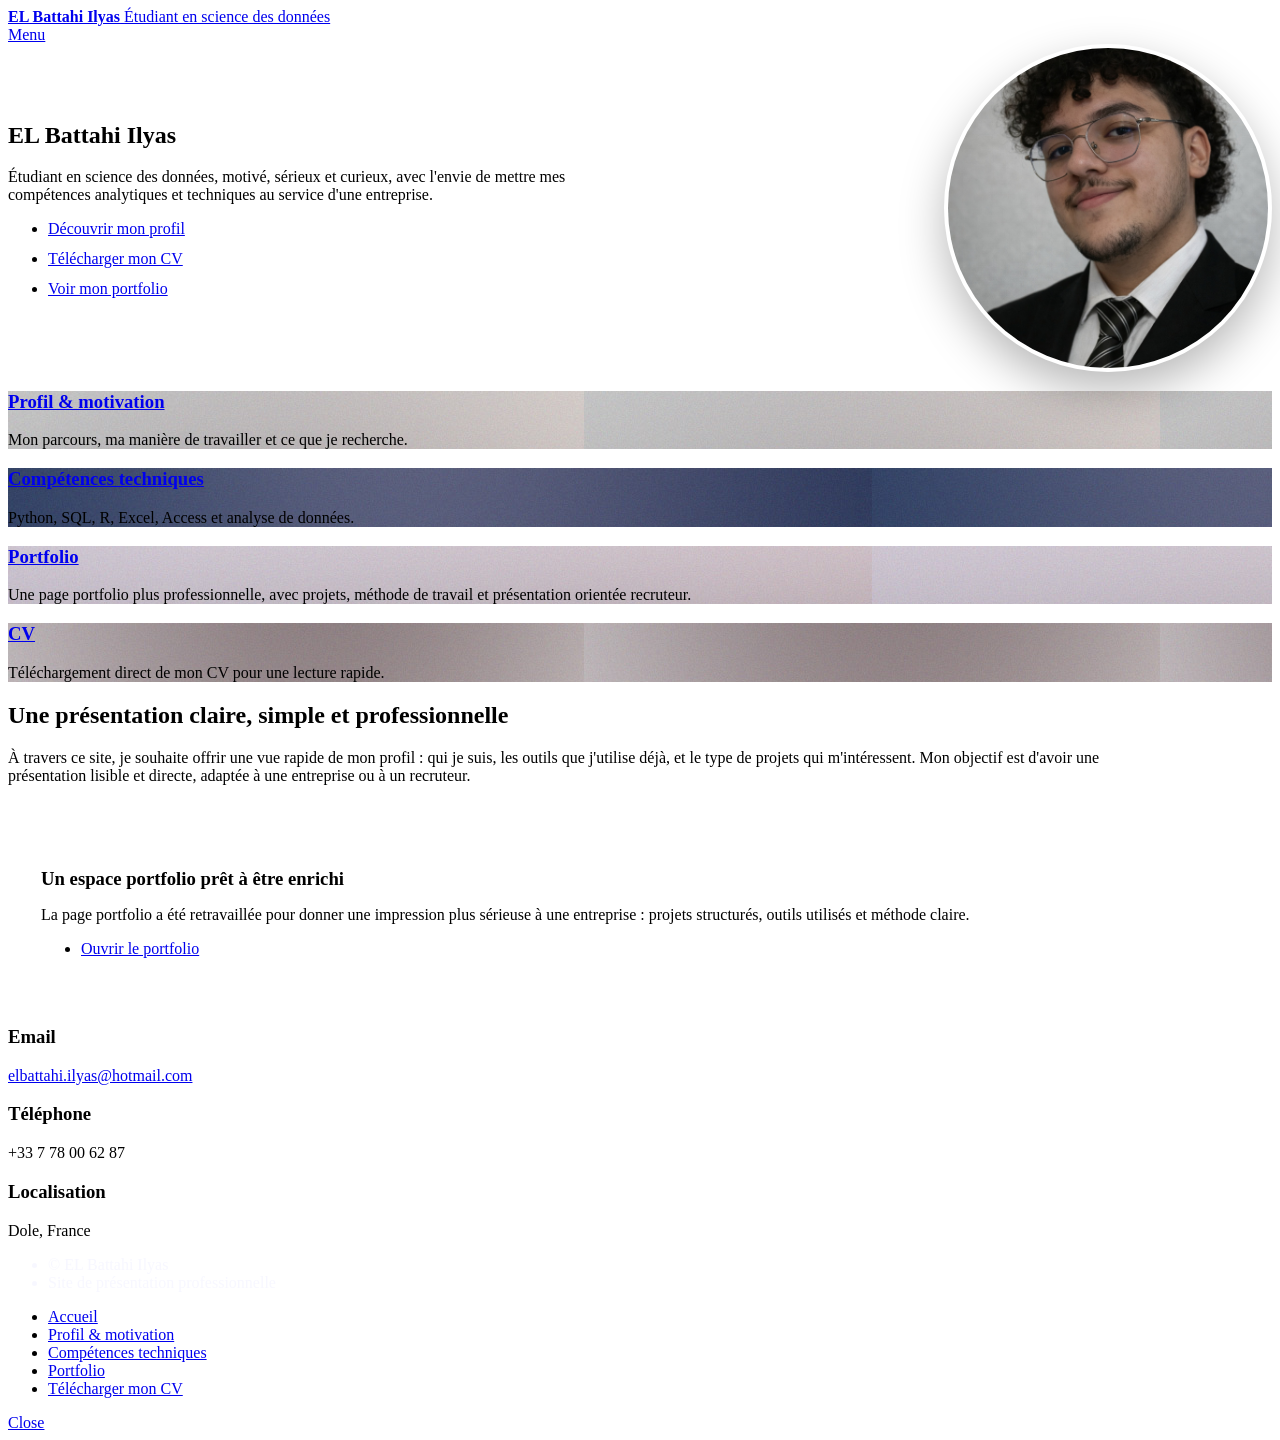
==== commit a98d7092: "Add files via upload" ====
--- a/index.html
+++ b/index.html
@@ -9,7 +9,7 @@
 		<link rel="icon" type="image/png" sizes="32x32" href="images/favicon-32.png" />
 		<link rel="icon" type="image/png" sizes="16x16" href="images/favicon-16.png" />
 		<link rel="apple-touch-icon" href="images/apple-touch-icon.png" />
-		<link rel="stylesheet" href="assets/css/custom.css" />
+		<link rel="stylesheet" href="assets/css/custom.css?v=portfolio-pro-20260519" />
 		<noscript><link rel="stylesheet" href="assets/css/noscript.css" /></noscript>
 	</head>
 	<body class="is-preload">
@@ -70,7 +70,7 @@
 						<span class="image"><img src="images/pic03.jpg" alt="Portfolio" /></span>
 						<header class="major">
 							<h3><a href="portfolio.html" class="link">Portfolio</a></h3>
-							<p>Un espace dédié pour présenter mes projets, réalisations et démonstrations.</p>
+							<p>Une page portfolio plus professionnelle, avec projets, méthode de travail et présentation orientée recruteur.</p>
 						</header>
 					</article>
 					<article>
@@ -89,7 +89,7 @@
 						<p>À travers ce site, je souhaite offrir une vue rapide de mon profil : qui je suis, les outils que j'utilise déjà, et le type de projets qui m'intéressent. Mon objectif est d'avoir une présentation lisible et directe, adaptée à une entreprise ou à un recruteur.</p>
 						<div class="cv-callout">
 							<h3 style="margin-bottom: 0.75rem;">Un espace portfolio prêt à être enrichi</h3>
-							<p>J'ai ajouté une page portfolio dédiée pour y mettre mes projets académiques, personnels, GitHub, PDF ou démonstrations.</p>
+							<p>La page portfolio a été retravaillée pour donner une impression plus sérieuse à une entreprise : projets structurés, outils utilisés et méthode claire.</p>
 							<ul class="actions">
 								<li><a href="portfolio.html" class="button next">Ouvrir le portfolio</a></li>
 							</ul>
--- a/assets/css/custom.css
+++ b/assets/css/custom.css
@@ -1,109 +1,633 @@
-
-/* Custom refinements for Ilyas portfolio */
+/* ========================================================================
+   Custom portfolio styles - EL Battahi Ilyas
+   Version: portfolio-pro-20260519
+   ======================================================================== */
+
+:root {
+  --ilyas-bg: #121629;
+  --ilyas-bg-2: #171d34;
+  --ilyas-card: rgba(255, 255, 255, 0.075);
+  --ilyas-card-strong: rgba(255, 255, 255, 0.115);
+  --ilyas-border: rgba(255, 255, 255, 0.16);
+  --ilyas-border-soft: rgba(255, 255, 255, 0.10);
+  --ilyas-text-soft: rgba(244, 244, 255, 0.76);
+  --ilyas-text-muted: rgba(244, 244, 255, 0.58);
+  --ilyas-accent: #6ee7f5;
+  --ilyas-accent-2: #b58cff;
+  --ilyas-accent-3: #ffd166;
+}
+
+/* Styles déjà utilisés sur l'accueil / profil */
 .banner-profile {
-	display: flex;
-	align-items: center;
-	gap: 2.5rem;
-	flex-wrap: wrap;
-}
-.banner-profile .profile-copy {
-	flex: 1 1 26rem;
-	min-width: 18rem;
-}
-.banner-profile .profile-visual {
-	flex: 0 0 14rem;
-	display: flex;
-	justify-content: center;
-	align-items: center;
-}
+  display: flex;
+  align-items: center;
+  justify-content: space-between;
+  gap: 3rem;
+}
+.profile-copy { flex: 1 1 58%; }
+.profile-visual { flex: 0 0 18rem; display: flex; justify-content: center; }
 .banner-avatar {
-	width: 14rem;
-	height: 14rem;
-	border-radius: 50%;
-	object-fit: cover;
-	border: 4px solid rgba(255,255,255,0.32);
-	box-shadow: 0 1rem 2.5rem rgba(0,0,0,0.35);
-}
+  width: min(20rem, 72vw);
+  height: min(20rem, 72vw);
+  object-fit: cover;
+  object-position: center 24%;
+  border-radius: 50%;
+  border: 4px solid rgba(255,255,255,0.16);
+  box-shadow: 0 18px 45px rgba(0,0,0,0.28);
+  display: block;
+}
+.hero-actions { gap: 0.75rem; }
+.hero-actions li { margin: 0 0.75rem 0.75rem 0; }
+
+.compact-intro p,
+.profile-content p,
+.portfolio-intro p { max-width: 70rem; }
+
+.profile-side {
+  display: flex;
+  align-items: center;
+  gap: 3rem;
+}
+.profile-copy-side { flex: 1 1 64%; }
+.profile-hero-photo {
+  flex: 0 0 16rem;
+  display: flex;
+  justify-content: center;
+}
+.profile-hero-photo img {
+  width: 16rem;
+  height: 16rem;
+  object-fit: cover;
+  object-position: center 22%;
+  border-radius: 50%;
+  border: 4px solid rgba(255,255,255,0.16);
+  box-shadow: 0 16px 40px rgba(0,0,0,0.28);
+  display: block;
+}
+.profile-actions { margin-top: 1.5rem; }
+.cv-callout {
+  margin-top: 2rem;
+  padding: 2rem;
+  border: 1px solid rgba(255,255,255,0.12);
+  background: rgba(255,255,255,0.04);
+}
+#contact .split { width: 100%; }
+#footer .copyright li,
+#footer .copyright { color: rgba(244,244,255,0.72) !important; }
+.profile-layout-requested { display: block; }
+.profile-layout-requested .profile-copy-side { max-width: 72rem; }
+.profile-layout-requested .profile-actions { margin-bottom: 2.5rem; }
+.profile-photo-below {
+  display: flex;
+  justify-content: center;
+  margin-top: 1rem;
+}
+.profile-photo-below img {
+  width: min(24rem, 82vw);
+  height: auto;
+  border-radius: 1rem;
+  border: 4px solid rgba(255,255,255,0.12);
+  box-shadow: 0 16px 40px rgba(0,0,0,0.28);
+  display: block;
+}
+
+/* ========================================================================
+   Nouvelle page portfolio professionnelle
+   ======================================================================== */
+
+body.portfolio-page {
+  background:
+    radial-gradient(circle at 10% 10%, rgba(110, 231, 245, 0.18), transparent 28rem),
+    radial-gradient(circle at 92% 5%, rgba(181, 140, 255, 0.18), transparent 26rem),
+    linear-gradient(135deg, #0f1225 0%, #171b32 48%, #0f1428 100%) !important;
+}
+
+body.portfolio-page #wrapper,
+body.portfolio-page #main,
+body.portfolio-page .portfolio-main-pro {
+  background: transparent !important;
+}
+
+body.portfolio-page #header {
+  background: rgba(15, 18, 37, 0.72) !important;
+  backdrop-filter: blur(18px);
+  border-bottom: 1px solid var(--ilyas-border-soft);
+}
+
+.portfolio-hero-pro {
+  position: relative;
+  overflow: hidden;
+  padding: 8.5rem 0 5.5rem 0;
+  min-height: 88vh;
+  display: flex;
+  align-items: center;
+  border-bottom: 1px solid var(--ilyas-border-soft);
+}
+
+.portfolio-hero-pro::before {
+  content: "";
+  position: absolute;
+  inset: 0;
+  background:
+    linear-gradient(90deg, rgba(255,255,255,0.035) 1px, transparent 1px),
+    linear-gradient(180deg, rgba(255,255,255,0.03) 1px, transparent 1px);
+  background-size: 4.2rem 4.2rem;
+  mask-image: linear-gradient(to bottom, rgba(0,0,0,0.72), transparent 92%);
+  pointer-events: none;
+}
+
+.portfolio-hero-pro::after {
+  content: "DATA • SQL • PYTHON • REPORTING";
+  position: absolute;
+  right: -7rem;
+  bottom: 2.5rem;
+  font-size: clamp(3rem, 9vw, 8rem);
+  line-height: 1;
+  font-weight: 800;
+  letter-spacing: -0.08em;
+  color: rgba(255,255,255,0.035);
+  white-space: nowrap;
+  pointer-events: none;
+}
+
+.portfolio-hero-grid-pro {
+  position: relative;
+  z-index: 1;
+  display: grid;
+  grid-template-columns: minmax(0, 1.15fr) minmax(19rem, 0.85fr);
+  align-items: center;
+  gap: clamp(2rem, 5vw, 5rem);
+  width: 100%;
+}
+
+.portfolio-kicker-pro {
+  display: inline-flex;
+  align-items: center;
+  gap: 0.6rem;
+  margin: 0 0 1rem 0 !important;
+  color: var(--ilyas-accent) !important;
+  font-size: 0.78rem;
+  font-weight: 800;
+  letter-spacing: 0.18em;
+  text-transform: uppercase;
+}
+
+.portfolio-kicker-pro::before {
+  content: "";
+  display: inline-block;
+  width: 2.2rem;
+  height: 1px;
+  background: linear-gradient(90deg, var(--ilyas-accent), var(--ilyas-accent-2));
+}
+
+.portfolio-hero-copy-pro h1 {
+  max-width: 13ch;
+  margin: 0 0 1.4rem 0;
+  font-size: clamp(2.6rem, 6.2vw, 6rem);
+  line-height: 0.92;
+  letter-spacing: -0.065em;
+  text-transform: none;
+}
+
+.portfolio-lead-pro {
+  max-width: 48rem;
+  color: var(--ilyas-text-soft) !important;
+  font-size: 1.08rem;
+  line-height: 1.85;
+}
+
+.portfolio-actions-pro {
+  margin-top: 2rem;
+}
+
+body.portfolio-page .button.primary,
+body.portfolio-page input[type="submit"].primary,
+body.portfolio-page input[type="reset"].primary,
+body.portfolio-page input[type="button"].primary {
+  background: linear-gradient(135deg, var(--ilyas-accent), var(--ilyas-accent-2)) !important;
+  box-shadow: 0 16px 44px rgba(110, 231, 245, 0.22);
+  color: #101426 !important;
+}
+
+body.portfolio-page .button:hover {
+  transform: translateY(-2px);
+  box-shadow: 0 16px 40px rgba(0,0,0,0.24);
+}
+
+.portfolio-proof-row-pro {
+  display: grid;
+  grid-template-columns: repeat(3, minmax(0, 1fr));
+  gap: 1rem;
+  margin-top: 2.4rem;
+  max-width: 47rem;
+}
+
+.portfolio-proof-row-pro div {
+  padding: 1.05rem;
+  border: 1px solid var(--ilyas-border-soft);
+  border-radius: 1.1rem;
+  background: rgba(255,255,255,0.055);
+}
+
+.portfolio-proof-row-pro strong,
+.portfolio-proof-row-pro span {
+  display: block;
+}
+
+.portfolio-proof-row-pro strong {
+  margin-bottom: 0.22rem;
+  font-size: 1.15rem;
+  color: #fff;
+}
+
+.portfolio-proof-row-pro span {
+  color: var(--ilyas-text-muted);
+  font-size: 0.86rem;
+}
+
+.portfolio-hero-panel-pro {
+  position: relative;
+  padding: 1.1rem;
+  border: 1px solid var(--ilyas-border);
+  border-radius: 2rem;
+  background:
+    linear-gradient(145deg, rgba(255,255,255,0.13), rgba(255,255,255,0.045));
+  box-shadow: 0 28px 80px rgba(0,0,0,0.32);
+  backdrop-filter: blur(18px);
+}
+
+.portfolio-hero-panel-pro::before {
+  content: "";
+  position: absolute;
+  inset: -1px;
+  z-index: -1;
+  border-radius: inherit;
+  background: linear-gradient(135deg, rgba(110,231,245,0.58), rgba(181,140,255,0.18), rgba(255,209,102,0.28));
+  opacity: 0.8;
+}
+
+.portfolio-avatar-wrap-pro {
+  overflow: hidden;
+  border-radius: 1.45rem;
+  aspect-ratio: 1 / 0.82;
+  background: rgba(255,255,255,0.08);
+}
+
+.portfolio-avatar-wrap-pro img {
+  width: 100%;
+  height: 100%;
+  object-fit: cover;
+  object-position: center 21%;
+  display: block;
+  filter: saturate(1.08) contrast(1.02);
+}
+
+.portfolio-panel-content-pro {
+  padding: 1.35rem 0.5rem 0.35rem;
+}
+
+.portfolio-status-pro {
+  display: inline-flex;
+  margin-bottom: 1rem;
+  padding: 0.42rem 0.78rem;
+  border: 1px solid rgba(110,231,245,0.42);
+  border-radius: 999px;
+  color: var(--ilyas-accent);
+  font-size: 0.72rem;
+  letter-spacing: 0.12em;
+  text-transform: uppercase;
+}
+
+.portfolio-panel-content-pro h2 {
+  margin-bottom: 0.55rem;
+  font-size: 1.6rem;
+  text-transform: none;
+  letter-spacing: -0.02em;
+}
+
+.portfolio-panel-content-pro p {
+  color: var(--ilyas-text-soft) !important;
+  line-height: 1.65;
+}
+
+.portfolio-stack-pro,
+.project-tags-pro,
+.toolbox-list-pro {
+  display: flex;
+  flex-wrap: wrap;
+  gap: 0.55rem;
+}
+
+.portfolio-stack-pro span,
+.project-tags-pro span,
+.toolbox-list-pro span {
+  display: inline-flex;
+  align-items: center;
+  min-height: 2rem;
+  padding: 0.34rem 0.75rem;
+  border: 1px solid var(--ilyas-border-soft);
+  border-radius: 999px;
+  background: rgba(255,255,255,0.065);
+  color: rgba(255,255,255,0.82);
+  font-size: 0.74rem;
+  letter-spacing: 0.08em;
+  text-transform: uppercase;
+}
+
+.portfolio-section-pro {
+  padding: 5.5rem 0;
+  border-bottom: 1px solid var(--ilyas-border-soft);
+}
+
+.portfolio-section-heading-pro {
+  max-width: 57rem;
+  margin-bottom: 2.7rem;
+}
+
+.portfolio-section-heading-pro h2,
+.toolbox-grid-pro h2,
+.final-cta-box-pro h2 {
+  font-size: clamp(2rem, 4vw, 3.8rem);
+  line-height: 1;
+  letter-spacing: -0.05em;
+  text-transform: none;
+}
+
+.portfolio-section-heading-pro p:not(.portfolio-kicker-pro),
+.toolbox-grid-pro p,
+.final-cta-box-pro p {
+  color: var(--ilyas-text-soft) !important;
+  font-size: 1rem;
+  line-height: 1.8;
+}
+
+.portfolio-project-grid-pro {
+  display: grid;
+  grid-template-columns: repeat(3, minmax(0, 1fr));
+  gap: 1.25rem;
+}
+
+.project-card-pro {
+  overflow: hidden;
+  border: 1px solid var(--ilyas-border-soft);
+  border-radius: 1.6rem;
+  background:
+    linear-gradient(145deg, rgba(255,255,255,0.09), rgba(255,255,255,0.035));
+  box-shadow: 0 20px 65px rgba(0,0,0,0.18);
+  transition: transform 220ms ease, border-color 220ms ease, background 220ms ease;
+}
+
+.project-card-pro:hover {
+  transform: translateY(-6px);
+  border-color: rgba(110,231,245,0.38);
+  background:
+    linear-gradient(145deg, rgba(255,255,255,0.125), rgba(255,255,255,0.05));
+}
+
+.project-card-featured-pro {
+  grid-column: span 3;
+  display: grid;
+  grid-template-columns: minmax(17rem, 0.82fr) minmax(0, 1.18fr);
+}
+
+.project-media-pro {
+  overflow: hidden;
+  min-height: 14rem;
+  background: rgba(255,255,255,0.08);
+}
+
+.project-card-featured-pro .project-media-pro {
+  min-height: 100%;
+}
+
+.project-media-pro img {
+  width: 100%;
+  height: 100%;
+  min-height: 14rem;
+  object-fit: cover;
+  display: block;
+  transform: scale(1.02);
+  opacity: 0.82;
+  transition: transform 280ms ease, opacity 280ms ease;
+}
+
+.project-card-pro:hover .project-media-pro img {
+  transform: scale(1.07);
+  opacity: 1;
+}
+
+.project-body-pro {
+  padding: 1.55rem;
+}
+
+.project-card-featured-pro .project-body-pro {
+  padding: clamp(1.65rem, 4vw, 3rem);
+}
+
+.project-topline-pro {
+  display: flex;
+  justify-content: space-between;
+  gap: 1rem;
+  margin-bottom: 0.9rem;
+  color: var(--ilyas-accent);
+  font-size: 0.7rem;
+  font-weight: 800;
+  letter-spacing: 0.15em;
+  text-transform: uppercase;
+}
+
+.project-body-pro h3 {
+  margin-bottom: 0.85rem;
+  font-size: 1.35rem;
+  line-height: 1.15;
+  text-transform: none;
+  letter-spacing: -0.025em;
+}
+
+.project-card-featured-pro .project-body-pro h3 {
+  font-size: clamp(1.9rem, 3vw, 3rem);
+  letter-spacing: -0.045em;
+}
+
+.project-body-pro p,
+.project-body-pro li {
+  color: var(--ilyas-text-soft) !important;
+  line-height: 1.75;
+}
+
+.project-body-pro ul {
+  margin: 1rem 0 1.35rem 1.1rem;
+}
+
+.portfolio-method-pro {
+  background:
+    radial-gradient(circle at 25% 20%, rgba(110,231,245,0.10), transparent 25rem),
+    rgba(255,255,255,0.018);
+}
+
+.method-grid-pro {
+  display: grid;
+  grid-template-columns: repeat(4, minmax(0, 1fr));
+  gap: 1rem;
+}
+
+.method-card-pro {
+  min-height: 15rem;
+  padding: 1.55rem;
+  border: 1px solid var(--ilyas-border-soft);
+  border-radius: 1.45rem;
+  background: rgba(255,255,255,0.055);
+}
+
+.method-card-pro span {
+  display: inline-block;
+  margin-bottom: 2rem;
+  color: var(--ilyas-accent-3);
+  font-weight: 800;
+  letter-spacing: 0.18em;
+}
+
+.method-card-pro h3 {
+  margin-bottom: 0.65rem;
+  text-transform: none;
+  letter-spacing: -0.02em;
+}
+
+.method-card-pro p {
+  margin-bottom: 0;
+  color: var(--ilyas-text-soft) !important;
+  line-height: 1.7;
+}
+
+.toolbox-grid-pro {
+  display: grid;
+  grid-template-columns: minmax(0, 0.9fr) minmax(17rem, 1.1fr);
+  gap: 3rem;
+  align-items: center;
+}
+
+.toolbox-list-pro {
+  justify-content: flex-start;
+  padding: 2rem;
+  border: 1px solid var(--ilyas-border-soft);
+  border-radius: 1.6rem;
+  background: linear-gradient(145deg, rgba(255,255,255,0.09), rgba(255,255,255,0.035));
+}
+
+.toolbox-list-pro span {
+  min-height: 2.35rem;
+  padding-inline: 0.95rem;
+  background: rgba(110,231,245,0.08);
+}
+
+.portfolio-final-cta-pro {
+  padding: 4rem 0 5.5rem 0;
+}
+
+.final-cta-box-pro {
+  display: grid;
+  grid-template-columns: minmax(0, 1fr) minmax(12rem, 16rem);
+  gap: 2rem;
+  align-items: center;
+  padding: clamp(1.5rem, 4vw, 3rem);
+  border: 1px solid rgba(110,231,245,0.24);
+  border-radius: 1.8rem;
+  background:
+    linear-gradient(135deg, rgba(110,231,245,0.12), rgba(181,140,255,0.10)),
+    rgba(255,255,255,0.045);
+  box-shadow: 0 24px 80px rgba(0,0,0,0.22);
+}
+
+.final-cta-box-pro p:last-child {
+  margin-bottom: 0;
+}
+
+/* Ancienne grille portfolio conservée au cas où */
+.portfolio-grid {
+  display: grid;
+  grid-template-columns: repeat(3, minmax(0, 1fr));
+  gap: 1.75rem;
+  margin-top: 2rem;
+}
+.portfolio-card {
+  border: 1px solid rgba(255,255,255,0.12);
+  padding: 2rem;
+  background: rgba(255,255,255,0.04);
+}
+.portfolio-card h3 { margin-bottom: 0.75rem; }
+.portfolio-tag {
+  display: inline-block;
+  margin: 0 0.5rem 0.5rem 0;
+  padding: 0.35rem 0.7rem;
+  border: 1px solid rgba(255,255,255,0.18);
+  font-size: 0.75rem;
+  letter-spacing: 0.16em;
+  text-transform: uppercase;
+}
+
+@media screen and (max-width: 1100px) {
+  .portfolio-hero-grid-pro,
+  .toolbox-grid-pro {
+    grid-template-columns: 1fr;
+  }
+  .portfolio-hero-copy-pro h1 {
+    max-width: 14ch;
+  }
+  .portfolio-hero-panel-pro {
+    max-width: 34rem;
+  }
+  .method-grid-pro {
+    grid-template-columns: repeat(2, minmax(0, 1fr));
+  }
+}
+
+@media screen and (max-width: 980px) {
+  .banner-profile,
+  .profile-side {
+    flex-direction: column;
+    align-items: flex-start;
+  }
+  .profile-visual,
+  .profile-hero-photo { order: -1; }
+  .portfolio-grid { grid-template-columns: 1fr; }
+  .portfolio-project-grid-pro { grid-template-columns: 1fr; }
+  .project-card-featured-pro {
+    grid-column: auto;
+    grid-template-columns: 1fr;
+  }
+}
+
 @media screen and (max-width: 736px) {
-	.banner-profile {
-		gap: 1.5rem;
-	}
-	.banner-profile .profile-visual {
-		flex-basis: 100%;
-		order: -1;
-	}
-	.banner-avatar {
-		width: 10rem;
-		height: 10rem;
-	}
-}
-.hero-actions .button {
-	min-width: 13rem;
-}
-.compact-intro p,
-.portfolio-intro p,
-.profile-content p {
-	margin-bottom: 1.6rem;
-}
-#contact > .inner > .split > section {
-	padding: 2.5rem 2rem 1.5rem 2rem;
-}
-#footer .copyright {
-	color: rgba(244, 244, 255, 0.52);
-}
-#footer .copyright a,
-#footer .copyright li {
-	color: rgba(244, 244, 255, 0.52);
-}
-.profile-hero-photo {
-	max-width: 24rem;
-	width: 100%;
-	margin: 0 auto 2.5rem auto;
-	border-radius: 1rem;
-	overflow: hidden;
-	box-shadow: 0 1rem 2.5rem rgba(0,0,0,0.25);
-}
-.profile-hero-photo img {
-	display: block;
-	width: 100%;
-	height: auto;
-}
-.cv-callout {
-	margin-top: 2rem;
-	padding: 1.75rem 2rem;
-	background: rgba(255,255,255,0.04);
-	border: 1px solid rgba(255,255,255,0.1);
-}
-.portfolio-grid {
-	display: grid;
-	grid-template-columns: repeat(3, minmax(0, 1fr));
-	gap: 2rem;
-}
-.portfolio-card {
-	padding: 2rem;
-	background: rgba(255,255,255,0.035);
-	border: 1px solid rgba(255,255,255,0.1);
-}
-.portfolio-card h3 {
-	margin-bottom: 0.65rem;
-}
-.portfolio-card p {
-	margin-bottom: 1rem;
-}
-.portfolio-tag {
-	display: inline-block;
-	margin: 0 0.4rem 0.4rem 0;
-	padding: 0.2rem 0.65rem;
-	border: 1px solid rgba(255,255,255,0.18);
-	font-size: 0.75rem;
-	letter-spacing: 0.15em;
-	text-transform: uppercase;
-}
-@media screen and (max-width: 980px) {
-	.portfolio-grid {
-		grid-template-columns: 1fr;
-	}
-}
-#header .logo span {
-	letter-spacing: 0.12em;
-}
+  .banner-avatar { width: 14rem; height: 14rem; }
+  .profile-hero-photo img { width: 13rem; height: 13rem; }
+  .hero-actions li { margin-right: 0; width: 100%; }
+  .hero-actions li .button,
+  .profile-actions li .button { width: 100%; text-align: center; }
+  .profile-photo-below { justify-content: flex-start; }
+  .profile-photo-below img { width: min(18rem, 100%); }
+
+  .portfolio-hero-pro {
+    min-height: auto;
+    padding: 6.5rem 0 3.5rem 0;
+  }
+  .portfolio-hero-copy-pro h1 {
+    font-size: clamp(2.45rem, 13vw, 3.8rem);
+  }
+  .portfolio-proof-row-pro,
+  .method-grid-pro,
+  .final-cta-box-pro {
+    grid-template-columns: 1fr;
+  }
+  .portfolio-section-pro {
+    padding: 3.5rem 0;
+  }
+  .project-topline-pro {
+    flex-direction: column;
+    gap: 0.25rem;
+  }
+  .portfolio-actions-pro li,
+  .portfolio-actions-pro .button {
+    width: 100%;
+    text-align: center;
+  }
+}
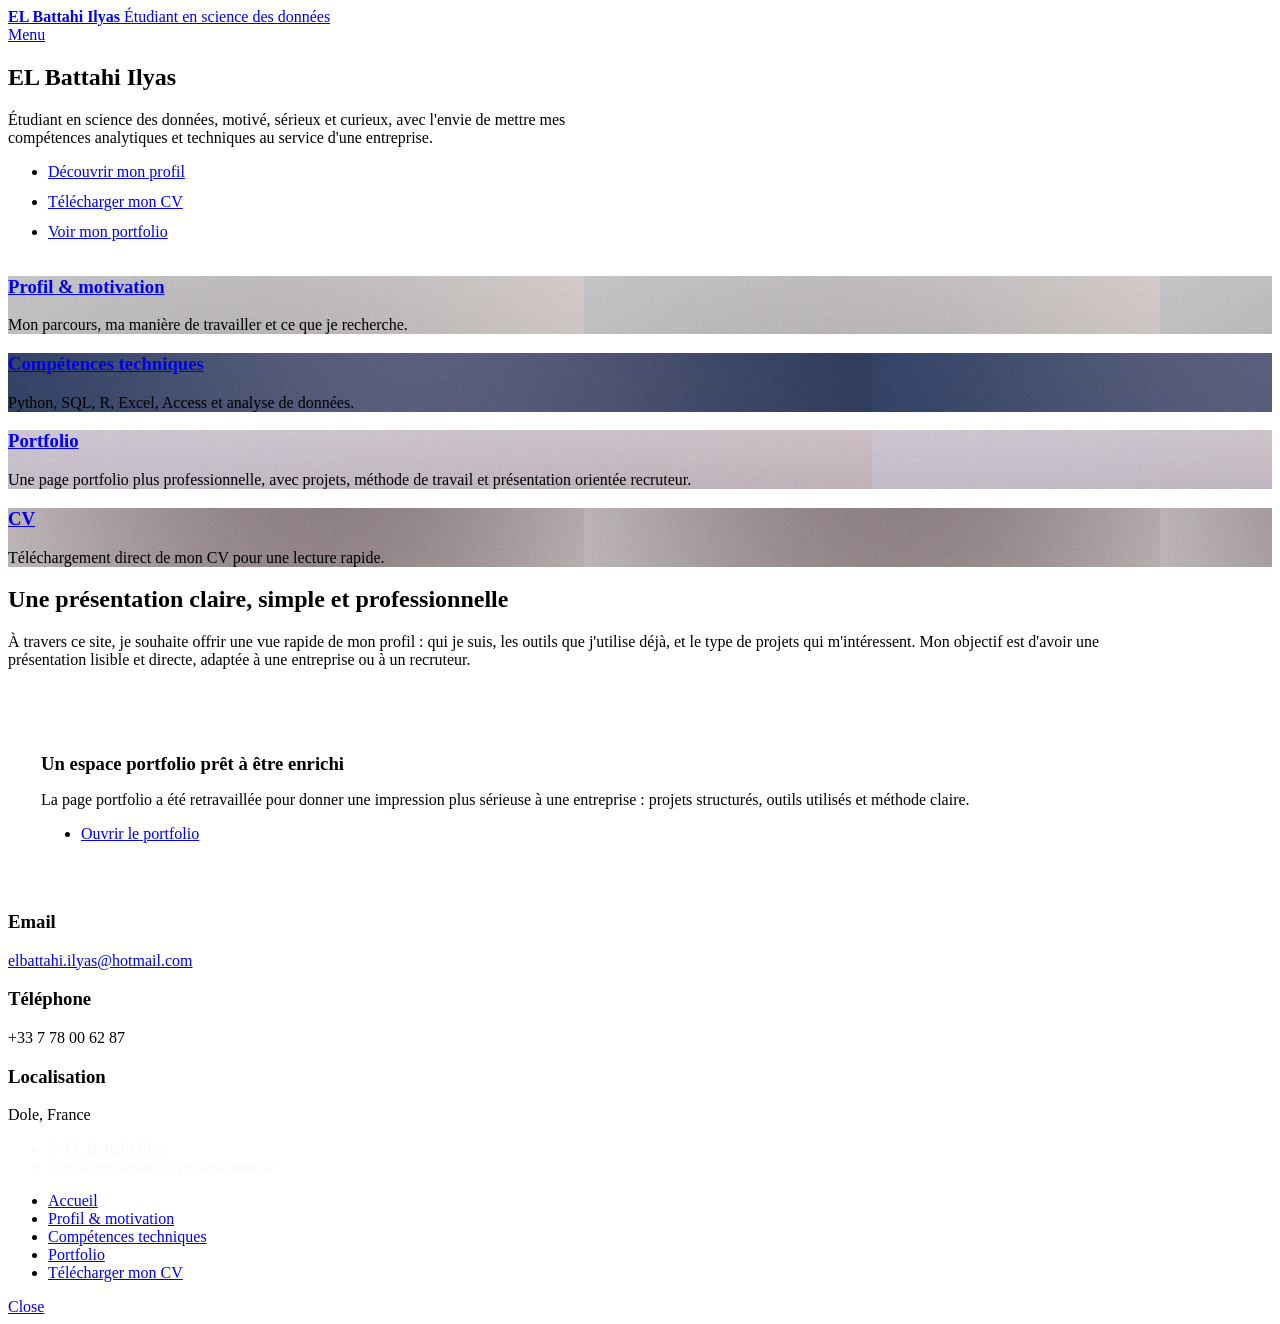
==== commit 6a5e9321: "Retrait de la photo de l'accueil" ====
--- a/index.html
+++ b/index.html
@@ -44,10 +44,7 @@
 								</ul>
 							</div>
 						</div>
-						<div class="profile-visual">
-							<img src="images/ilyas-photo-square.jpg" alt="Portrait de Ilyas" class="banner-avatar" width="900" height="900" decoding="async" />
 						</div>
-					</div>
 				</div>
 			</section>
 			<div id="main">
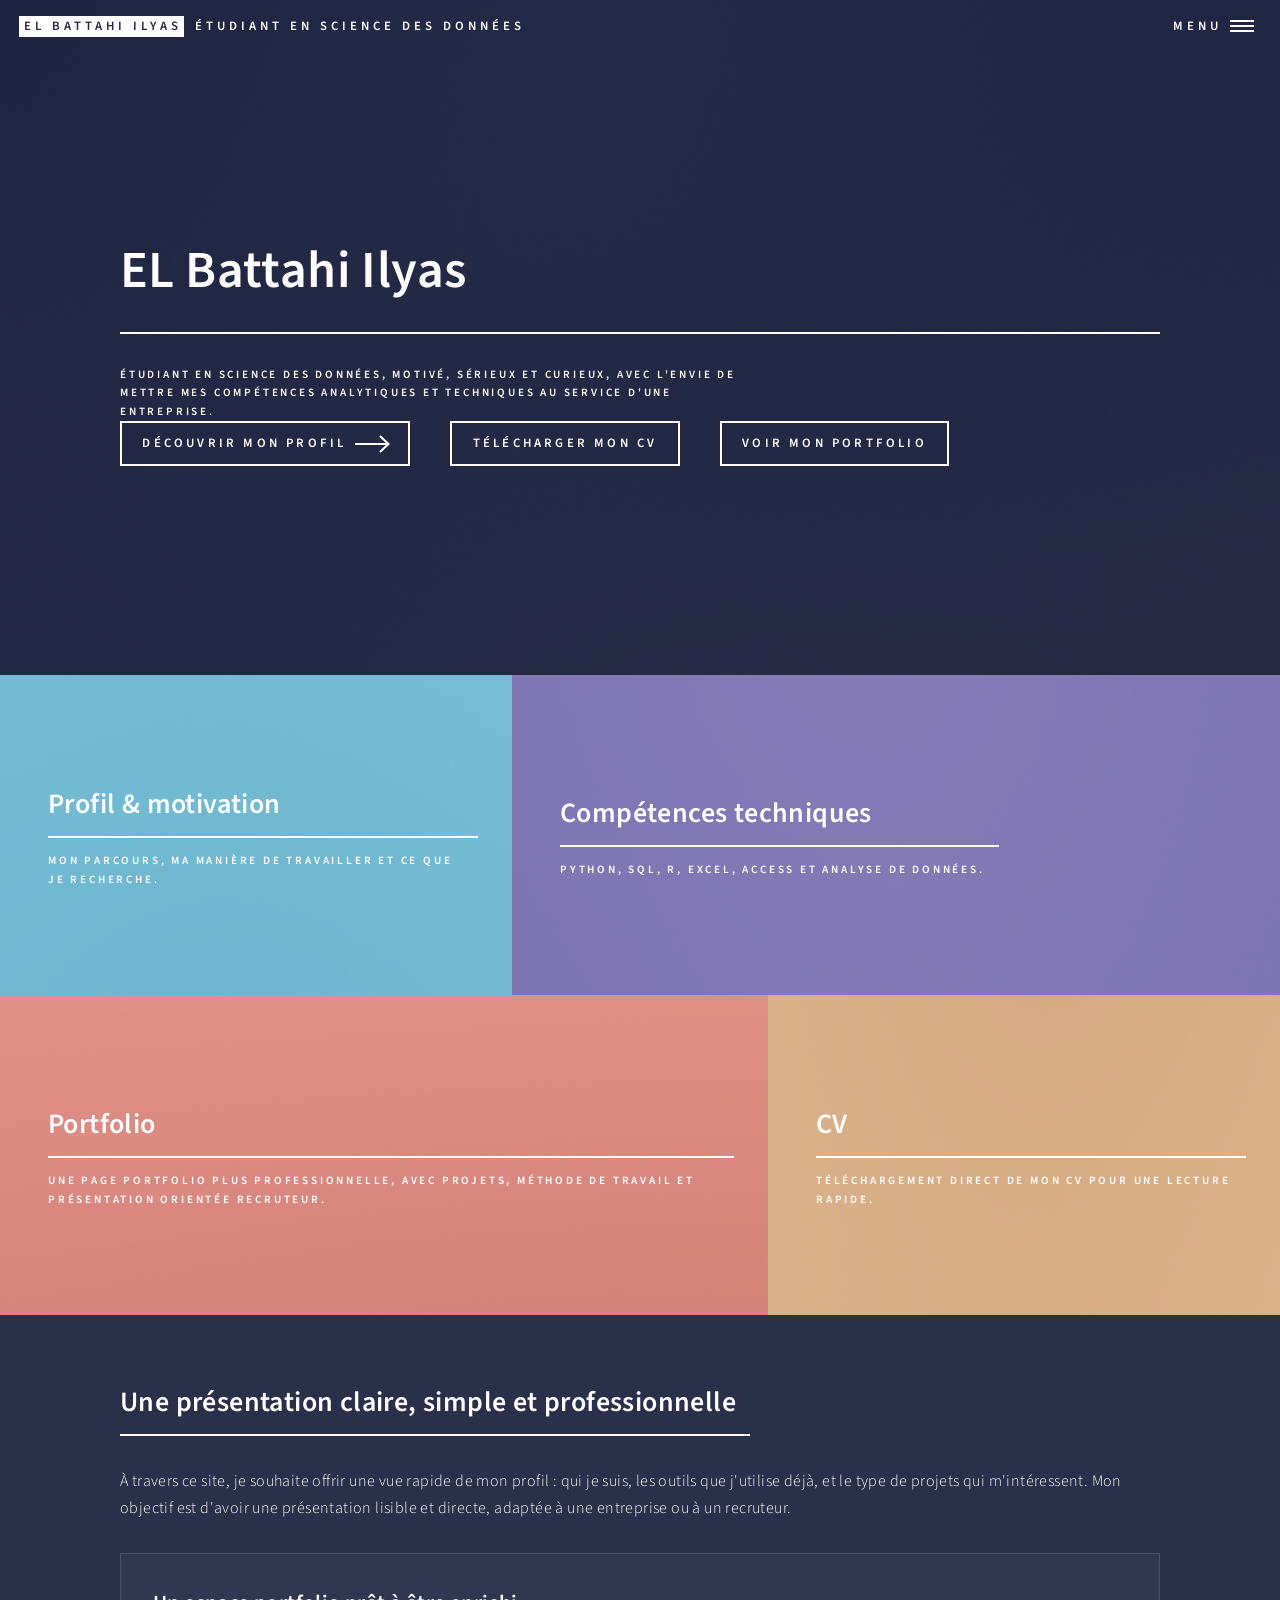
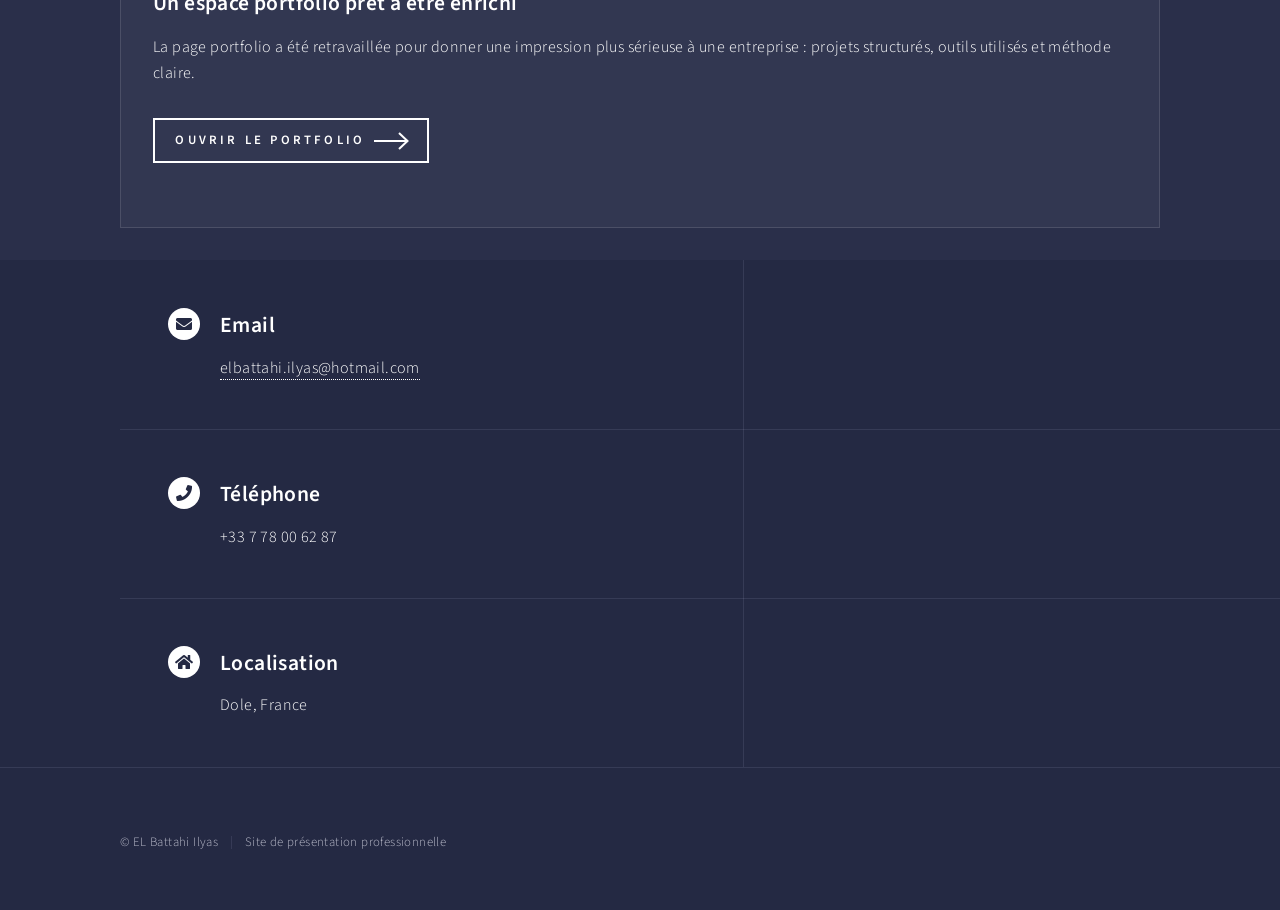
==== commit e91f6fa4: "Actualisation du lien CV sur l'accueil" ====
--- a/index.html
+++ b/index.html
@@ -25,7 +25,7 @@
 						<li><a href="generic.html">Profil & motivation</a></li>
 						<li><a href="landing.html">Compétences techniques</a></li>
 						<li><a href="portfolio.html">Portfolio</a></li>
-						<li><a href="documents/CV-EL-Battahi-Ilyas.pdf" target="_blank">Télécharger mon CV</a></li>
+						<li><a href="documents/CV-EL-Battahi-Ilyas.pdf?v=20260908" target="_blank">Télécharger mon CV</a></li>
 					</ul>
 				</nav>
 			<section id="banner" class="major">
@@ -39,7 +39,7 @@
 								<p>Étudiant en science des données, motivé, sérieux et curieux, avec l'envie de mettre mes compétences analytiques et techniques au service d'une entreprise.</p>
 								<ul class="actions hero-actions">
 									<li><a href="generic.html" class="button next">Découvrir mon profil</a></li>
-									<li><a href="documents/CV-EL-Battahi-Ilyas.pdf" target="_blank" class="button">Télécharger mon CV</a></li>
+									<li><a href="documents/CV-EL-Battahi-Ilyas.pdf?v=20260908" target="_blank" class="button">Télécharger mon CV</a></li>
 									<li><a href="portfolio.html" class="button">Voir mon portfolio</a></li>
 								</ul>
 							</div>
@@ -73,7 +73,7 @@
 					<article>
 						<span class="image"><img src="images/pic04.jpg" alt="CV" /></span>
 						<header class="major">
-							<h3><a href="documents/CV-EL-Battahi-Ilyas.pdf" target="_blank" class="link">CV</a></h3>
+							<h3><a href="documents/CV-EL-Battahi-Ilyas.pdf?v=20260908" target="_blank" class="link">CV</a></h3>
 							<p>Téléchargement direct de mon CV pour une lecture rapide.</p>
 						</header>
 					</article>
--- a/assets/css/main.css
+++ b/assets/css/main.css
@@ -3949,4 +3949,332 @@
 			transform: none;
 			opacity: 1;
 			visibility: visible;
-		}+		}
+
+/* ========================================================================
+   Responsive mobile improvements
+   ======================================================================== */
+html { overflow-x: hidden; }
+body { overflow-x: hidden; }
+
+@media screen and (max-width: 736px) {
+  html { font-size: 15px; }
+  #wrapper { overflow-x: hidden; }
+  #header { min-height: 4rem; }
+  #header .logo { max-width: calc(100% - 4rem); white-space: nowrap; overflow: hidden; text-overflow: ellipsis; }
+  #header .logo strong { font-size: 0.95rem; }
+  #header .logo span { display: none; }
+  #header nav { width: 3.8rem; }
+
+  #banner { padding: 5.5rem 0 2.5rem; }
+  #banner .inner { padding: 0 1.1rem; }
+  #banner h1 { font-size: clamp(2.1rem, 10vw, 3.2rem); line-height: 1; }
+  #banner .content p { font-size: 0.98rem; line-height: 1.65; }
+  .hero-actions { display: flex; flex-direction: column; width: 100%; }
+  .hero-actions li { width: 100%; margin: 0 0 0.75rem 0; }
+  .hero-actions .button { width: 100%; box-sizing: border-box; }
+
+  #main > section > .inner,
+  #contact > .inner,
+  #footer > .inner { padding-left: 1.1rem; padding-right: 1.1rem; }
+
+  .tiles article { min-height: 15rem; }
+  .tiles article .major { padding: 1.15rem; }
+  .tiles article h3 { font-size: 1.15rem; }
+  .tiles article p { font-size: 0.92rem; line-height: 1.55; }
+
+  .spotlights section { display: block; }
+  .spotlights section .image { display: block; width: 100%; min-height: 13rem; }
+  .spotlights section .image img { width: 100%; height: 13rem; object-fit: cover; }
+  .spotlights section .content { width: 100%; }
+  .spotlights section .content .inner { padding: 1.35rem 1.1rem 1.8rem; }
+  .spotlights section .content p { font-size: 0.94rem; line-height: 1.65; }
+
+  /* Compétences techniques : photos et textes empilés proprement */
+  #two.spotlights section { display: flex; flex-direction: column; }
+  #two.spotlights section .image { order: 0; }
+  #two.spotlights section .content { order: 1; }
+
+  /* Portfolio */
+  .portfolio-hero-grid-pro { grid-template-columns: 1fr !important; }
+  .portfolio-hero-pro { padding: 5.5rem 0 3.2rem; min-height: auto; }
+  .portfolio-hero-copy-pro h1 { max-width: none; font-size: clamp(2.35rem, 12vw, 3.4rem); }
+  .portfolio-lead-pro { font-size: 0.98rem; line-height: 1.7; }
+  .portfolio-proof-row-pro { grid-template-columns: 1fr !important; gap: 0.7rem; }
+  .portfolio-proof-row-pro div { padding: 0.9rem; }
+  .portfolio-project-grid-pro { grid-template-columns: 1fr !important; }
+  .project-card-featured-pro { grid-template-columns: 1fr !important; }
+  .project-media-pro, .project-media-pro img { min-height: 11rem; height: 11rem; }
+  .project-body-pro, .project-card-featured-pro .project-body-pro { padding: 1.25rem; }
+  .project-body-pro h3, .project-card-featured-pro .project-body-pro h3 { font-size: 1.45rem; }
+  .document-toolbar-pro { flex-direction: column; }
+  .document-search-pro, .document-search-pro input, .document-refresh-pro { width: 100%; box-sizing: border-box; }
+  .document-grid-pro { grid-template-columns: 1fr !important; }
+  .document-card-pro { min-width: 0; }
+  .toolbox-grid-pro { grid-template-columns: 1fr !important; gap: 1.5rem; }
+
+  /* Contact */
+  #contact .split { display: block; }
+  #contact .split > section { width: 100%; border-left: 0; border-top: 1px solid rgba(255,255,255,0.12); padding: 1.2rem 0; }
+  #contact .split > section:first-child { border-top: 0; }
+  .contact-method { text-align: left; }
+}
+
+@media screen and (max-width: 480px) {
+  html { font-size: 14px; }
+  #menu { padding: 1.25rem; }
+  #menu ul.links li a { font-size: 0.95rem; }
+  #banner h1 { font-size: 2.15rem; }
+  .portfolio-section-pro { padding: 2.8rem 0; }
+  .portfolio-section-heading-pro { margin-bottom: 1.6rem; }
+  .portfolio-section-heading-pro h2,
+  .toolbox-grid-pro h2,
+  .final-cta-box-pro h2 { font-size: 2rem; }
+  .portfolio-stack-pro span,
+  .project-tags-pro span,
+  .toolbox-list-pro span { font-size: 0.68rem; }
+  .document-card-pro { padding: 1.15rem; }
+  .document-card-pro h4 { font-size: 1rem; }
+}
+
+
+/* ========================================================================
+   Mobile / touch layout override - compact and fully navigable
+   ======================================================================== */
+@media screen and (max-width: 736px) {
+  html, body { width: 100%; max-width: 100%; overflow-x: hidden !important; }
+  body { min-width: 0 !important; }
+  *, *::before, *::after { box-sizing: border-box; }
+  img, video, iframe, svg { max-width: 100%; height: auto; }
+
+  #wrapper, #main, section, .inner, .content, .spotlights, .tiles { width: 100% !important; max-width: 100% !important; min-width: 0 !important; }
+  .inner { margin: 0 auto !important; padding-left: 1rem !important; padding-right: 1rem !important; }
+
+  h1 { font-size: clamp(2rem, 9vw, 2.8rem) !important; line-height: 1.08 !important; }
+  h2 { font-size: clamp(1.65rem, 7vw, 2.2rem) !important; line-height: 1.15 !important; }
+  h3 { font-size: 1.2rem !important; }
+  p { font-size: 0.95rem; line-height: 1.6; }
+
+  #header { height: auto !important; min-height: 3.75rem !important; padding: 0 !important; }
+  #header .logo { display: block; min-width: 0; max-width: calc(100vw - 4rem); overflow: hidden; text-overflow: ellipsis; white-space: nowrap; }
+  #header .logo strong { font-size: 0.9rem !important; }
+  #header nav { width: 3.5rem !important; }
+
+  #banner { min-height: auto !important; height: auto !important; padding: 5rem 0 2rem !important; }
+  #banner .inner { padding-left: 1rem !important; padding-right: 1rem !important; }
+  #banner .content { width: 100% !important; max-width: 100% !important; }
+  #banner .content p { max-width: 100% !important; }
+  .content { width: 100% !important; }
+  .content > * { max-width: 100% !important; }
+  .actions { flex-direction: column !important; align-items: stretch !important; width: 100% !important; }
+  .actions li { width: 100% !important; margin: 0 0 .7rem 0 !important; }
+  .actions .button { width: 100% !important; max-width: 100% !important; text-align: center; }
+
+  /* Compétences: image au-dessus, texte dessous, pleine largeur */
+  #two.spotlights { width: 100% !important; }
+  #two.spotlights section { display: flex !important; flex-direction: column !important; width: 100% !important; }
+  #two.spotlights section .image { position: static !important; width: 100% !important; height: 12rem !important; min-height: 12rem !important; }
+  #two.spotlights section .image img { width: 100% !important; height: 12rem !important; object-fit: cover !important; }
+  #two.spotlights section .content { width: 100% !important; }
+  #two.spotlights section .content .inner { padding: 1.2rem 1rem 1.6rem !important; }
+
+  /* Portfolio: une seule colonne et aucune largeur fixe */
+  .portfolio-hero-pro { width: 100% !important; min-height: auto !important; padding: 5rem 0 2.5rem !important; }
+  .portfolio-hero-grid-pro { display: block !important; width: 100% !important; }
+  .portfolio-hero-copy-pro { width: 100% !important; }
+  .portfolio-proof-row-pro { display: grid !important; grid-template-columns: 1fr !important; width: 100% !important; }
+  .portfolio-project-grid-pro { display: grid !important; grid-template-columns: 1fr !important; width: 100% !important; }
+  .project-card-pro, .project-card-featured-pro { display: block !important; width: 100% !important; grid-column: auto !important; }
+  .project-media-pro, .project-media-pro img { width: 100% !important; height: 10rem !important; min-height: 10rem !important; }
+  .project-body-pro, .project-card-featured-pro .project-body-pro { width: 100% !important; padding: 1.1rem !important; }
+  .document-toolbar-pro { display: flex !important; flex-direction: column !important; width: 100% !important; gap: .75rem; }
+  .document-search-pro, .document-search-pro input, .document-refresh-pro { width: 100% !important; }
+  .document-library-pro, .document-folder-pro, .document-grid-pro, .document-card-pro { width: 100% !important; max-width: 100% !important; min-width: 0 !important; }
+  .document-grid-pro { display: grid !important; grid-template-columns: 1fr !important; }
+  .document-card-pro { overflow: hidden; }
+  .document-card-pro p { overflow-wrap: anywhere !important; word-break: break-word !important; }
+
+  .toolbox-grid-pro { display: block !important; width: 100% !important; }
+  .toolbox-list-pro { width: 100% !important; }
+
+  #contact, #contact .inner, #contact .split { width: 100% !important; max-width: 100% !important; }
+  #contact .split { display: block !important; }
+  #contact .split > section { width: 100% !important; padding: 1rem 0 !important; }
+
+  #footer .inner { padding-left: 1rem !important; padding-right: 1rem !important; }
+}
+
+@media screen and (max-width: 420px) {
+  .inner { padding-left: .85rem !important; padding-right: .85rem !important; }
+  #header .logo strong { font-size: .82rem !important; }
+  #banner { padding-top: 4.6rem !important; }
+  .portfolio-hero-copy-pro h1 { font-size: 2.05rem !important; }
+  .portfolio-section-pro { padding: 2.5rem 0 !important; }
+  .document-card-pro h4 { overflow-wrap: anywhere !important; }
+}
+
+
+/* Final mobile tuning: no zooming, no horizontal swipe, comfortable touch targets */
+@media screen and (max-width: 736px) {
+  body { font-size: 15px !important; }
+  #header { padding: 0 !important; }
+  #header .logo { max-width: calc(100vw - 4.25rem) !important; font-size: .85rem !important; }
+  #header .logo strong { font-size: .88rem !important; }
+  #header nav a { font-size: .72rem !important; }
+  #menu { width: min(18rem, 88vw) !important; }
+  #menu .links li a { padding: .65rem 0 !important; font-size: .9rem !important; }
+
+  #banner { padding: 4.5rem .85rem 1.5rem !important; }
+  #banner .inner { padding: 0 !important; }
+  #banner .major h1 { margin-bottom: 1rem !important; }
+  #banner .content p { font-size: .92rem !important; }
+
+  .inner { padding: 0 .85rem !important; }
+  section > .inner { padding-top: 2rem !important; padding-bottom: 2rem !important; }
+
+  .spotlights section .image,
+  .spotlights section .image img { height: 9rem !important; min-height: 9rem !important; }
+  .spotlights section .content .inner { padding: 1rem .85rem 1.25rem !important; }
+  .spotlights section .content h3 { font-size: 1.05rem !important; }
+  .spotlights section .content p { font-size: .88rem !important; }
+
+  .portfolio-hero-pro { padding: 4.6rem 0 2rem !important; }
+  .portfolio-hero-copy-pro h1 { font-size: 2rem !important; line-height: 1.05 !important; letter-spacing: -.04em !important; }
+  .portfolio-lead-pro { font-size: .9rem !important; line-height: 1.55 !important; }
+  .portfolio-actions-pro .button { min-height: 2.65rem !important; padding: .65rem .85rem !important; font-size: .78rem !important; }
+  .portfolio-proof-row-pro div { padding: .72rem .8rem !important; }
+  .portfolio-proof-row-pro strong { font-size: .95rem !important; }
+  .portfolio-proof-row-pro span { font-size: .75rem !important; }
+
+  .portfolio-section-heading-pro h2 { font-size: 1.8rem !important; }
+  .portfolio-section-heading-pro p { font-size: .88rem !important; }
+  .portfolio-project-grid-pro { gap: .85rem !important; }
+  .project-card-pro { border-radius: 1rem !important; }
+  .project-media-pro, .project-media-pro img { height: 8.5rem !important; min-height: 8.5rem !important; }
+  .project-body-pro, .project-card-featured-pro .project-body-pro { padding: 1rem !important; }
+  .project-body-pro h3, .project-card-featured-pro .project-body-pro h3 { font-size: 1.2rem !important; }
+  .project-body-pro p { font-size: .86rem !important; }
+  .project-tags-pro span, .toolbox-list-pro span { font-size: .62rem !important; min-height: 1.8rem !important; padding: .25rem .55rem !important; }
+
+  .document-toolbar-pro { gap: .55rem !important; }
+  .document-search-pro input { height: 2.7rem !important; font-size: .85rem !important; }
+  .document-refresh-pro { min-height: 2.7rem !important; font-size: .78rem !important; }
+  .document-card-pro { padding: .95rem !important; }
+  .document-card-pro h4 { font-size: .95rem !important; line-height: 1.2 !important; }
+  .document-card-pro p { font-size: .72rem !important; }
+  .document-card-pro .button { min-height: 2.5rem !important; font-size: .72rem !important; padding: .55rem .7rem !important; }
+
+  #contact .inner { padding-top: 1.5rem !important; padding-bottom: 1.5rem !important; }
+  .contact-method h3 { font-size: 1rem !important; }
+  .contact-method { font-size: .85rem !important; }
+
+  #footer .copyright { font-size: .7rem !important; }
+}
+@media screen and (max-width: 390px) {
+  #banner { padding-top: 4.3rem !important; }
+  .portfolio-hero-copy-pro h1 { font-size: 1.8rem !important; }
+  .portfolio-section-heading-pro h2 { font-size: 1.6rem !important; }
+  .spotlights section .image, .spotlights section .image img { height: 8rem !important; min-height: 8rem !important; }
+}
+
+
+/* Mobile fix: eliminate the horizontal overflow from the original Forty theme */
+@media screen and (max-width: 736px) {
+  html, body { width: 100% !important; max-width: 100vw !important; min-width: 0 !important; overflow-x: hidden !important; }
+  body, #wrapper, #main { min-width: 0 !important; width: 100% !important; max-width: 100vw !important; }
+  #wrapper { overflow-x: hidden !important; }
+
+  #header { width: 100% !important; max-width: 100vw !important; }
+  #header .logo { width: auto !important; max-width: calc(100vw - 4rem) !important; overflow: hidden !important; white-space: nowrap !important; text-overflow: ellipsis !important; }
+  #header .logo span { display: none !important; }
+  #header nav { width: 3.5rem !important; }
+
+  #banner, #banner.major { width: 100% !important; max-width: 100vw !important; min-width: 0 !important; overflow: hidden !important; }
+  #banner .inner { width: 100% !important; max-width: 100% !important; min-width: 0 !important; padding: 0 1rem !important; }
+  #banner .banner-profile, #banner .profile-copy { width: 100% !important; min-width: 0 !important; max-width: 100% !important; display: block !important; }
+  #banner .content { width: 100% !important; max-width: 100% !important; }
+  #banner h1 { max-width: 100% !important; overflow-wrap: anywhere !important; }
+
+  #main > section, #main > section > .inner, #contact, #contact > .inner, #footer, #footer > .inner { width: 100% !important; max-width: 100vw !important; min-width: 0 !important; }
+  #main > section > .inner, #contact > .inner, #footer > .inner { padding-left: 1rem !important; padding-right: 1rem !important; }
+
+  .tiles { width: 100% !important; max-width: 100vw !important; overflow: hidden !important; }
+  .tiles article { width: 100% !important; max-width: 100% !important; min-height: 12rem !important; }
+  .tiles article .image { width: 100% !important; }
+  .tiles article .image img { width: 100% !important; height: 11rem !important; object-fit: cover !important; }
+  .tiles article > header { width: 100% !important; max-width: 100% !important; padding: 1rem !important; }
+
+  .spotlights, .spotlights > section { width: 100% !important; max-width: 100vw !important; min-width: 0 !important; }
+  .spotlights > section { display: block !important; }
+  .spotlights > section > .image { width: 100% !important; max-width: 100% !important; height: 9rem !important; }
+  .spotlights > section > .image img { width: 100% !important; height: 9rem !important; object-fit: cover !important; }
+  .spotlights > section > .content { width: 100% !important; max-width: 100% !important; }
+
+  .button, button, input[type=submit], input[type=button], input[type=reset] { max-width: 100% !important; box-sizing: border-box !important; }
+  .actions { width: 100% !important; max-width: 100% !important; display: flex !important; flex-direction: column !important; gap: .5rem !important; }
+  .actions li { width: 100% !important; max-width: 100% !important; margin: 0 !important; }
+  .actions .button { width: 100% !important; min-height: 2.65rem !important; padding: .6rem .8rem !important; font-size: .78rem !important; }
+
+  /* Prevent long emails, URLs and filenames from widening the page */
+  a, p, span, h1, h2, h3, h4, li, code { overflow-wrap: anywhere !important; word-break: normal !important; }
+  .contact-method a { display: inline-block !important; max-width: 100% !important; }
+}
+
+
+/* Final phone layout: portrait, single-column navigation, no side scrolling */
+@media screen and (max-width: 736px) {
+  html, body { width: 100vw !important; max-width: 100vw !important; min-width: 0 !important; overflow-x: hidden !important; }
+  body { position: relative !important; }
+  #wrapper { width: 100vw !important; min-width: 0 !important; max-width: 100vw !important; overflow: hidden !important; }
+
+  /* Never place primary clickable controls side-by-side on phones */
+  .actions, .hero-actions, .profile-actions { display: flex !important; flex-direction: column !important; align-items: stretch !important; width: 100% !important; gap: .55rem !important; }
+  .actions li, .hero-actions li, .profile-actions li { display: block !important; width: 100% !important; margin: 0 !important; padding: 0 !important; }
+  .actions .button, .hero-actions .button, .profile-actions .button { display: flex !important; align-items: center !important; justify-content: center !important; width: 100% !important; min-height: 2.75rem !important; padding: .65rem .8rem !important; white-space: normal !important; }
+
+  /* Home tiles: one card under another, never a landscape grid */
+  #main > .tiles { display: flex !important; flex-direction: column !important; width: 100% !important; max-width: 100vw !important; }
+  #main > .tiles > article { width: 100% !important; min-width: 0 !important; max-width: 100% !important; min-height: 0 !important; height: auto !important; margin: 0 !important; }
+  #main > .tiles > article .image { display: block !important; width: 100% !important; height: 8.5rem !important; }
+  #main > .tiles > article .image img { width: 100% !important; height: 8.5rem !important; object-fit: cover !important; }
+  #main > .tiles > article > header { position: static !important; width: 100% !important; padding: 1rem !important; }
+
+  /* Disable theme transforms/offsets that can create horizontal overflow */
+  #banner, #main, #contact, #footer, section, article { transform: none !important; }
+  .inner { width: 100% !important; max-width: 100% !important; min-width: 0 !important; padding-left: 1rem !important; padding-right: 1rem !important; }
+  .spotlights > section { transform: none !important; }
+
+  /* Keep headings/buttons comfortable without zooming */
+  #banner h1 { font-size: clamp(2rem, 9vw, 2.8rem) !important; }
+  #main h2 { font-size: clamp(1.6rem, 7vw, 2.15rem) !important; }
+  p { max-width: 100% !important; }
+}
+
+
+/* Keep the original visual blocks on mobile; only stack them vertically */
+@media screen and (max-width: 736px) {
+  #main > .tiles {
+    display: flex !important;
+    flex-direction: column !important;
+    gap: 0 !important;
+  }
+  #main > .tiles > article {
+    width: 100% !important;
+    max-width: 100% !important;
+    min-height: 18rem !important;
+    height: 18rem !important;
+    margin: 0 !important;
+  }
+  #main > .tiles > article .image,
+  #main > .tiles > article .image img {
+    width: 100% !important;
+    height: 100% !important;
+  }
+  #main > .tiles > article > header {
+    padding: 1.1rem !important;
+  }
+
+  /* Preserve the original tile look instead of shrinking/rebuilding the cards */
+  #main > .tiles > article h3 { font-size: 1.15rem !important; }
+  #main > .tiles > article p { font-size: .9rem !important; }
+}
